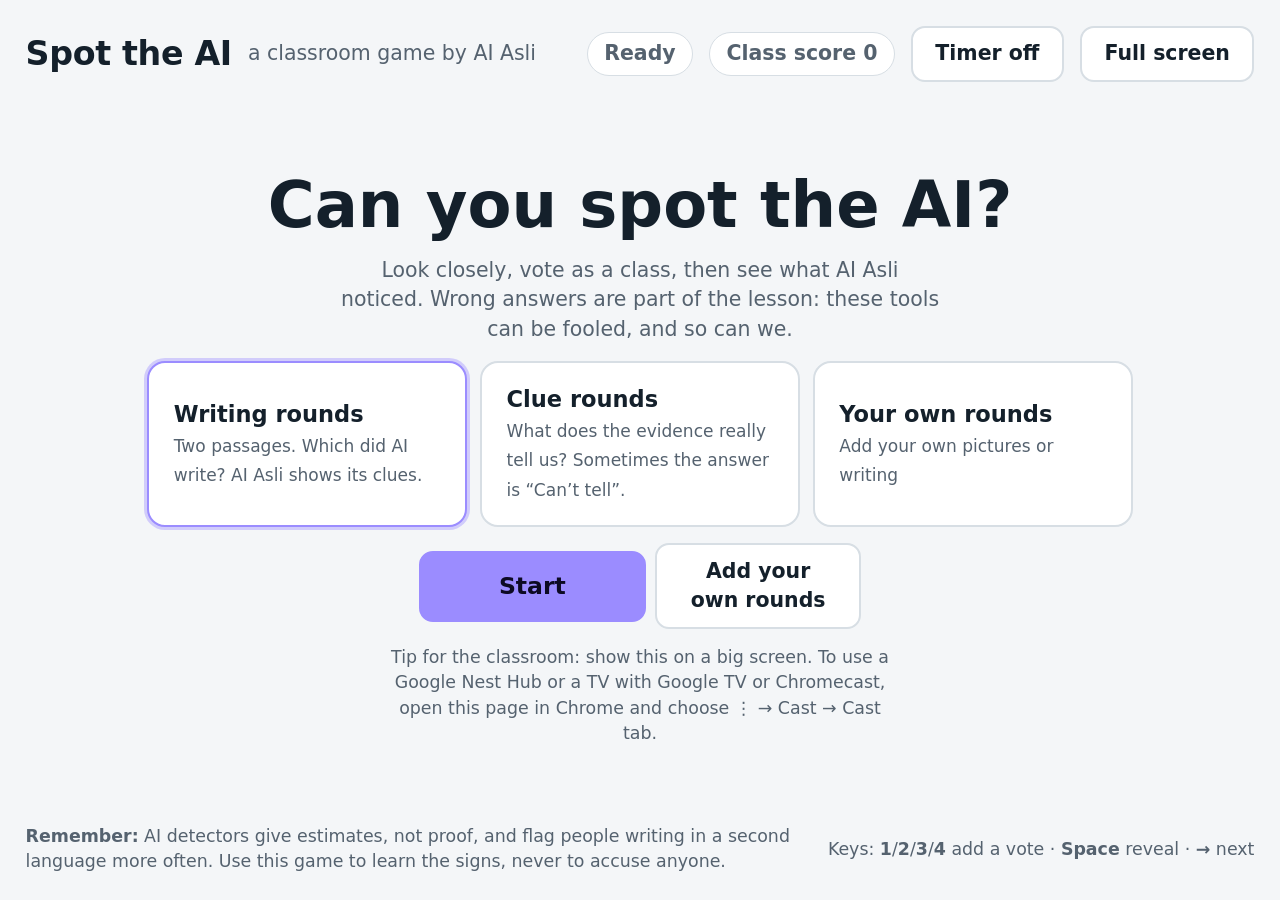
==== classroom/index.html @ 0821d26c "Add files via upload" ====
<!doctype html>
<html lang="en">
<head>
<meta charset="utf-8">
<meta name="viewport" content="width=device-width, initial-scale=1, viewport-fit=cover">
<title>Spot the AI: a classroom game by AI Asli</title>
<meta name="description" content="A big-screen classroom game: spot AI-written text, weigh the evidence in image clues, and learn why detectors can be wrong.">
<style>
:root{--bg:#F4F6F8;--panel:#FFFFFF;--ink:#14202B;--muted:#55626F;--line:#D7DEE4;--a:#F2B33D;--b:#5BC0EB;--ok:#2E9E68;--bad:#D9573F;--accent:#9B8CFF;color-scheme:light}
@media (prefers-color-scheme:dark){:root:not([data-theme=light]){--bg:#0F1720;--panel:#18222E;--ink:#F3F6F9;--muted:#A7B3BF;--line:#2B3846;--ok:#4CC38A;--bad:#F2705B;color-scheme:dark}}
:root[data-theme=dark]{--bg:#0F1720;--panel:#18222E;--ink:#F3F6F9;--muted:#A7B3BF;--line:#2B3846;--ok:#4CC38A;--bad:#F2705B;color-scheme:dark}
*{box-sizing:border-box}html,body{margin:0;height:100%}body{font:clamp(16px,1.6vw,22px)/1.45 "Segoe UI",system-ui,-apple-system,Roboto,sans-serif;background:var(--bg);color:var(--ink);padding-top:env(safe-area-inset-top,0px);padding-bottom:env(safe-area-inset-bottom,0px)}
button{font:inherit;cursor:pointer;color:inherit}button:focus-visible,a:focus-visible,input:focus-visible,textarea:focus-visible,select:focus-visible{outline:4px solid var(--a);outline-offset:3px}
.app{min-height:100%;display:grid;grid-template-rows:auto 1fr auto;max-width:1500px;margin:0 auto;padding:clamp(12px,2vw,28px)}
header{display:flex;align-items:center;gap:1rem;flex-wrap:wrap}header h1{margin:0;font-size:clamp(22px,2.6vw,38px);letter-spacing:-.01em}header .sub{color:var(--muted)}
.spacer{flex:1}.pill{padding:.3em .8em;border-radius:999px;background:var(--panel);border:1px solid var(--line);color:var(--muted);font-weight:600;white-space:nowrap}
.btn{border:2px solid var(--line);background:var(--panel);border-radius:14px;padding:.55em 1.1em;font-weight:700}.btn:hover{border-color:var(--muted)}.btn.primary{background:var(--accent);border-color:var(--accent);color:#0D0A24}.btn.big{font-size:1.15em;padding:.7em 1.4em}
main{display:grid;align-content:center;gap:clamp(12px,2vw,24px);padding:clamp(10px,2vw,24px) 0}
.start{text-align:center;display:grid;gap:1rem;justify-items:center}.start h2{font-size:clamp(34px,5vw,72px);margin:.2em 0 0;line-height:1.05}.start p{max-width:46ch;color:var(--muted);margin:0 auto}
.modes{display:flex;gap:.8rem;flex-wrap:wrap;justify-content:center}.mode{border:2px solid var(--line);background:var(--panel);border-radius:18px;padding:1em 1.2em;width:min(320px,90vw);text-align:left}.mode[aria-pressed=true]{border-color:var(--accent);box-shadow:0 0 0 3px color-mix(in srgb,var(--accent) 40%,transparent)}.mode b{display:block;font-size:1.1em}.mode small{color:var(--muted)}
.q{font-size:clamp(24px,3.2vw,46px);font-weight:800;text-align:center;margin:0}
.cards{display:grid;grid-template-columns:repeat(auto-fit,minmax(min(100%,420px),1fr));gap:clamp(12px,2vw,24px)}
.card{position:relative;background:var(--panel);border:3px solid var(--line);border-radius:22px;padding:clamp(16px,2vw,28px);display:grid;gap:.6em;align-content:start}
.card .tag{position:absolute;top:-.8em;left:1em;font-weight:800;font-size:1.1em;padding:.1em .7em;border-radius:10px;color:#111}.card.A .tag{background:var(--a)}.card.B .tag{background:var(--b)}
.card p.txt{margin:.4em 0 0;font-size:clamp(18px,2vw,30px);line-height:1.4}.card.win{border-color:var(--ok)}.card.lose{opacity:.75}
.card img{width:100%;max-height:52vh;object-fit:contain;border-radius:12px;background:#000}
.clue{font-family:ui-monospace,Menlo,Consolas,monospace;font-size:clamp(16px,1.7vw,24px);background:color-mix(in srgb,var(--bg) 60%,var(--panel));border-radius:12px;padding:.8em 1em;white-space:pre-wrap;word-break:break-word}
.votes{display:flex;gap:.6rem;flex-wrap:wrap;justify-content:center}.vote{display:flex;align-items:center;gap:.5em;border:2px solid var(--line);background:var(--panel);border-radius:14px;padding:.4em .5em .4em 1em;font-weight:700}
.vote .n{min-width:2.2em;text-align:center;font-size:1.2em}.vote button{width:2.2em;height:2.2em;border-radius:10px;border:0;background:color-mix(in srgb,var(--ink) 12%,transparent);font-weight:800}
.reveal{background:var(--panel);border:2px solid var(--line);border-radius:22px;padding:clamp(14px,2vw,26px);display:grid;gap:.5em}.reveal h3{margin:0;font-size:1.3em}.reveal .right{color:var(--ok)}.reveal .wrong{color:var(--bad)}
.meter{height:.6em;border-radius:999px;background:color-mix(in srgb,var(--ink) 12%,transparent);overflow:hidden}.meter i{display:block;height:100%;background:linear-gradient(90deg,var(--ok),var(--a),var(--bad))}
.hits{display:flex;flex-wrap:wrap;gap:.4em}.hits span{background:color-mix(in srgb,var(--bad) 22%,transparent);border-radius:8px;padding:.1em .5em;font-size:.9em}
mark{background:color-mix(in srgb,var(--bad) 35%,transparent);color:inherit;border-radius:4px;padding:0 .1em}
.discuss{color:var(--muted);font-style:italic}
footer{display:flex;gap:.6rem;align-items:center;flex-wrap:wrap;color:var(--muted);font-size:.85em}footer .fair{flex:1;min-width:260px}
.timer{font-variant-numeric:tabular-nums;font-weight:800}.timer.low{color:var(--bad)}
.builder{background:var(--panel);border:2px solid var(--line);border-radius:22px;padding:1.2em;display:grid;gap:.8em;text-align:left;max-width:900px;width:100%}
.builder textarea,.builder input,.builder select{width:100%;font:inherit;font-size:.9em;padding:.5em .7em;border-radius:10px;border:2px solid var(--line);background:var(--bg);color:var(--ink)}.row{display:flex;gap:.6rem;flex-wrap:wrap;align-items:center}.row>*{flex:1}
.list{display:grid;gap:.4em;font-size:.9em}.list div{display:flex;gap:.6em;align-items:center;border-bottom:1px solid var(--line);padding:.3em 0}.list img{width:64px;height:44px;object-fit:cover;border-radius:6px}
.final{text-align:center;display:grid;gap:1rem;justify-items:center}.final .score{font-size:clamp(60px,10vw,140px);font-weight:900;line-height:1}
.small{font-size:.85em;color:var(--muted)}[hidden]{display:none!important}
@media (prefers-reduced-motion:no-preference){.card,.reveal{animation:pop .25s ease}@keyframes pop{from{transform:translateY(8px);opacity:0}}}
</style>
</head>
<body>
<div class="app">
  <header><h1>Spot the AI</h1><span class="sub">a classroom game by AI Asli</span><span class="spacer"></span><span class="pill" id="progress">Ready</span><span class="pill" id="scorePill">Class score 0</span><button class="btn" id="timerBtn" aria-pressed="false" title="Turn the 30-second timer on or off">Timer off</button><button class="btn" id="fsBtn">Full screen</button></header>
  <main id="main"></main>
  <footer><span class="fair"><b>Remember:</b> AI detectors give estimates, not proof, and flag people writing in a second language more often. Use this game to learn the signs, never to accuse anyone.</span><span>Keys: <b>1</b>/<b>2</b>/<b>3</b>/<b>4</b> add a vote · <b>Space</b> reveal · <b>→</b> next</span></footer>
</div>
<script>
/* AI Asli detector.js, included so the game works on its own */
/* AI Asli detector: runs entirely in the browser. No text leaves the page.
   It scores writing for patterns common in AI-generated text. It is a likelihood
   estimate based on style, not proof: people write like this too.
   Fairness: style-based detectors are known to flag non-native English writers, and very formal or
   templated writing, more often than others (Liang et al., 2023, "GPT detectors are biased against
   non-native English writers", Patterns 4(7)). Scores must never be the sole basis for academic,
   employment or disciplinary decisions. Present them as a prompt for conversation, not a verdict. */
(() => {
  if (globalThis.SlopticalDetector) return;

  // Phrases that chat models overuse. Weight 1 = common tell, 2 = strong tell.
  const PHRASES = [
    ["delve", 2], ["delves", 2], ["delving", 2], ["tapestry", 2], ["testament to", 2], ["in today's fast-paced", 2], ["in today’s fast-paced", 2],
    ["ever-evolving", 2], ["ever-changing landscape", 2], ["navigate the complexities", 2], ["navigating the complexities", 2], ["unlock the power", 2],
    ["unleash the power", 2], ["harness the power", 2], ["it's important to note", 2], ["it’s important to note", 2], ["it is important to note", 2],
    ["it's worth noting", 1], ["it’s worth noting", 1], ["a myriad of", 2], ["plethora of", 1], ["in the realm of", 2], ["the realm of", 1],
    ["embark on a journey", 2], ["embark on", 1], ["game-changer", 1], ["game changer", 1], ["seamlessly", 1], ["seamless", 1], ["robust", 1],
    ["leverage", 1], ["leveraging", 1], ["elevate your", 2], ["elevate", 1], ["foster", 1], ["fostering", 1], ["pivotal", 1], ["paramount", 1],
    ["multifaceted", 2], ["nuanced", 1], ["intricate", 1], ["intricacies", 1], ["underscores", 1], ["underscore the", 1], ["showcasing", 1],
    ["boasts", 1], ["vibrant", 1], ["bustling", 1], ["meticulous", 1], ["meticulously", 1], ["comprehensive guide", 2], ["ultimate guide", 1],
    ["whether you're a", 2], ["whether you’re a", 2], ["look no further", 2], ["let's dive in", 2], ["let’s dive in", 2], ["dive into", 1],
    ["deep dive", 1], ["in conclusion", 1], ["in summary", 1], ["to sum up", 1], ["at the end of the day", 1], ["stands as", 1], ["serves as a", 1],
    ["plays a crucial role", 2], ["plays a vital role", 2], ["plays a pivotal role", 2], ["crucial role", 1], ["key role", 1], ["a crucial", 1],
    ["cutting-edge", 1], ["state-of-the-art", 1], ["revolutionize", 1], ["revolutionise", 1], ["transformative", 1], ["empower", 1], ["empowering", 1],
    ["holistic", 1], ["synergy", 1], ["streamline", 1], ["unparalleled", 1], ["resonate with", 1], ["resonates with", 1], ["navigate", 1],
    ["landscape", 1], ["journey", 1], ["realm", 1], ["beacon of", 2], ["symphony of", 2], ["treasure trove", 2], ["rich tapestry", 2],
    ["not only", 1], ["moreover", 1], ["furthermore", 1], ["additionally", 1], ["notably", 1], ["ultimately", 1],
    ["in essence", 1], ["essentially", 1], ["arguably", 1], ["indelible", 2], ["profound", 1], ["commendable", 1], ["noteworthy", 1],
    ["ever-evolving landscape", 2], ["at its core", 1], ["nestled", 1], ["unlock", 1], ["unleash", 1], ["in a world where", 1],
    ["in today's digital age", 2], ["in today’s digital age", 2], ["when it comes to", 1], ["sheds light on", 1], ["a wide range of", 1],
    ["it goes without saying", 1], ["at the forefront of", 2], ["paving the way", 1], ["cutting edge", 1], ["state of the art", 1],
    ["dive in", 1], ["embarking on", 1],
  ];
  // Things that usually mean text was pasted from a chatbot.
  const ARTIFACTS = [
    [/\bas an ai( language model)?\b/i, "Mentions being an AI language model"],
    [/\b(i hope this helps|hope this helps!?)\b/i, "Chatbot sign-off (“I hope this helps”)"],
    [/\b(certainly|absolutely|of course)! (here('|’)s|here is|below is)\b/i, "Chatbot opener (“Certainly! Here’s…”)"],
    [/\bgreat question\b/i, "Chatbot opener (“Great question”)"],
    [/\bi (can('|’)t|cannot) (browse|access) the internet\b/i, "Mentions a chatbot limitation"],
    [/\b(my|as of my) (last )?knowledge cut-?off\b/i, "Mentions a knowledge cutoff"],
    [/\[(insert|your|add) [^\]]{2,30}\]/i, "Unfilled template placeholder, like “[insert name]”"],
    [/\bregenerate (response|answer)\b/i, "Interface text from a chatbot"],
    [/\*\*[^*]{2,40}\*\*:/, "Leftover markdown bold labels (**Label**:)"],
    [/\bfeel free to (ask|reach out|let me know)\b/i, "Chatbot-style offer (“Feel free to ask”)"],
    [/(^|\n)\s*(certainly|of course|absolutely)!\s/i, "Chatbot opener (“Certainly!”)"],
    [/\blet me know if (you('|’)d like|there('|’)s anything else)\b/i, "Chatbot sign-off (“Let me know if you’d like…”)"],
    [/\b(happy|glad) to help\b/i, "Chatbot sign-off (“Happy to help”)"],
  ];
  const STARTERS = /^(moreover|furthermore|additionally|in addition|overall|ultimately|importantly|notably|in conclusion|in summary|consequently|thus|however),?\s/i;

  const words = t => t.match(/[A-Za-zÀ-ÿ'’-]+/g) || [];
  const sentences = t => t.replace(/\s+/g, " ").split(/(?<=[.!?])\s+(?=[A-Z0-9“"(])/).map(s => s.trim()).filter(s => s.split(" ").length >= 3);
  const esc = s => s.replace(/[.*+?^${}()|[\]\\]/g, "\\$&");
  const PH_RE = PHRASES.map(([p, w]) => [new RegExp(`\\b${esc(p)}\\b`, "gi"), w, p]);

  // Match every stock phrase with its character span, then keep the longest
  // match when spans overlap, so "in the realm of" is not also counted as
  // "the realm of" and "realm".
  function phraseHits(lower) {
    const spans = [];
    for (const [re, w, p] of PH_RE) {
      re.lastIndex = 0;
      let m;
      while ((m = re.exec(lower)) !== null) {
        spans.push({ start: m.index, end: m.index + m[0].length, w, p });
        if (m[0].length === 0) re.lastIndex++;
      }
    }
    spans.sort((a, b) => (b.end - b.start) - (a.end - a.start) || a.start - b.start);
    const kept = [];
    for (const s of spans) {
      if (kept.some(t => s.start < t.end && t.start < s.end)) continue;
      kept.push(s);
    }
    return kept;
  }

  function score(text) {
    const W = words(text), n = W.length, reasons = [], hits = [];
    if (n < 25) return { score: 0, words: n, reasons: [], hits: [], tooShort: true };
    const lower = text.toLowerCase(); let z = -2.6;

    // 1. Chatbot artefacts: nearly decisive.
    let art = 0; for (const [re, why] of ARTIFACTS) if (re.test(text)) { art++; reasons.push({ w: 3, text: why }); }
    z += Math.min(art, 2) * 3.2;

    // 2. Stock phrase density (overlapping spans counted once — see phraseHits).
    // Density is phrases per 100 words, and the denominator never drops
    // below 100: a single stock phrase in a 30-word passage is not the
    // same evidence as the same rate sustained across a long text.
    let pw = 0; const found = new Map();
    for (const s of phraseHits(lower)) { pw += s.w; found.set(s.p, (found.get(s.p) || 0) + 1); hits.push(s.p); }
    const density = pw / Math.max(n, 100) * 100;
    if (density > 0) {
      z += Math.min(density, 6) * .55;
      const list = [...found.keys()].slice(0, 5).map(p => `“${p}”`).join(", ");
      if (density >= 1.2) reasons.push({ w: Math.min(density, 6) * .55, text: `Many phrases chatbots overuse: ${list}` });
    }

    // 3. Uniform sentence lengths (low "burstiness").
    const S = sentences(text);
    if (S.length >= 4) {
      const L = S.map(s => s.split(/\s+/).length), mean = L.reduce((a, b) => a + b, 0) / L.length, sd = Math.sqrt(L.reduce((a, b) => a + (b - mean) ** 2, 0) / L.length), cv = sd / mean;
      if (cv < .32 && mean > 12) { const v = (.32 - cv) * 7; z += v; reasons.push({ w: v, text: "Sentences are all a similar length, a common sign of generated text" }); }
      if (cv > .65) z -= .6;
      const st = S.filter(s => STARTERS.test(s)).length / S.length;
      if (st >= .25) { const v = st * 2.4; z += v; reasons.push({ w: v, text: "Many sentences start with “Moreover”, “Furthermore” or similar" }); }
      const tri = S.filter(s => /\b\w+(?:\s\w+)?, \w+(?:\s\w+)?,? and \w+/i.test(s)).length / S.length;
      if (tri >= .4) { const v = tri * 1.6; z += v; reasons.push({ w: v, text: "Frequent lists of three (“X, Y and Z”)" }); }
    }

    // 4. Contrast templates and rhetorical set-ups.
    const tmpl = (text.match(/\b(it('|’)s|this is|that('|’)s) not (just |only |merely )?(about )?[^.,;]{2,40}[,;—–-]+\s*(it('|’)s|but)\b/gi) || []).length
      + (text.match(/\bnot (just|only|merely) [^.]{2,50}, but (also )?/gi) || []).length
      + (text.match(/(^|\. )(the result|the answer|the catch|the twist|the best part)\?\s/gi) || []).length;
    if (tmpl) { const v = Math.min(tmpl, 3) * .8; z += v; reasons.push({ w: v, text: "Template contrasts like “It’s not just X, it’s Y”" }); }

    // 5. Em dash density — em dashes, spaced en dashes and "--" all do the
    // same job in generated text; an unspaced en dash in "2020–2025" is a
    // range and is not counted. The density floor (Math.max(n, 100)) means
    // one or two dashes in a short piece do not move the score; it takes
    // sustained use.
    const dashCount = (text.match(/—/g) || []).length
      + (text.match(/ – /g) || []).length
      + (text.match(/--/g) || []).length;
    const dashes = dashCount / Math.max(n, 100) * 100;
    if (dashes > 1.2) { const v = Math.min(dashes, 4) * .35; z += v; reasons.push({ w: v, text: "Heavy use of em dashes (—) and spaced en dashes" }); }

    // 6. Hedged, balanced framing.
    const hedge = (lower.match(/\b(on the other hand|on one hand|it depends on|there are several|there are many|various factors|a variety of)\b/g) || []).length;
    if (hedge >= 2) { z += .6; reasons.push({ w: .6, text: "Evenly balanced, hedged framing (“On the other hand…”)" }); }

    // 7. Repetition: the same wordings and sentence openings come up again.
    // Quoted passages are stripped first, so a line quoted twice (common in
    // journalism) does not count as the writer repeating themselves. Straight
    // single quotes are NOT stripped: they are usually possessives. Only
    // mid-sentence 4-grams count, so names and titles that journalism
    // repeats ("Press Gazette", "the Supply Chainer") do not trigger it, and
    // it fires on the repetition *rate*: a long article naturally restates
    // its topic, so the signal needs several distinct repeats in a short span.
    const unquoted = text.replace(/"[^"]{2,200}"/g, " ").replace(/“[^”]{2,200}”/g, " ").replace(/‘[^’]{2,200}’/g, " ");
    const uwords = unquoted.match(/[A-Za-zÀ-ÿ'’-]+/g) || [];
    const seen4 = new Map();
    for (let i = 0; i + 4 <= uwords.length; i++) {
      const g = uwords.slice(i, i + 4);
      if (g.some(w => /^[A-ZÀ-Þ]/.test(w))) continue;
      const key = g.join(" ").toLowerCase();
      seen4.set(key, (seen4.get(key) || 0) + 1);
    }
    const repeats = [...seen4.values()].filter(c => c >= 2).length;
    if (repeats >= 3 && repeats / Math.max(n, 100) * 100 >= 1.5) { z += .5; reasons.push({ w: .5, text: "Repeated phrases — the same wordings come up again and again" }); }
    if (S.length >= 5) {
      const firsts = S.map(s => (s.replace(/^[^A-Za-z]+/, "").split(/\s+/)[0] || "").toLowerCase());
      const fc = new Map(); for (const f of firsts) fc.set(f, (fc.get(f) || 0) + 1);
      if (Math.max(...fc.values()) / S.length >= .4) { z += .5; reasons.push({ w: .5, text: "Most sentences start with the same word" }); }
    }

    // 8. Hedging density: modal hedges pile up in generated drafts.
    const hedges = (lower.match(/\b(may|might|could|possibly|perhaps|potentially)\b/g) || []).length + (lower.match(/\bin some cases\b/g) || []).length;
    if (hedges / Math.max(n, 100) * 100 >= 1.2) { z += .6; reasons.push({ w: .6, text: "Heavy hedging (“may”, “might”, “could”, “potentially”)" }); }

    // 9. Almost no contractions in a long text. Formal AI drafts rarely use
    // them — but journalism and academic writing often don't either, so this
    // is deliberately small.
    if (n >= 300) {
      const contr = (text.match(/\w+n't\b|\w+('re|'ve|'ll|'d|'m)\b|\b(it's|that's|there's|here's|what's|let's)\b/gi) || []).length;
      if (contr / n * 100 < .1) { z += .3; reasons.push({ w: .3, text: "Almost no contractions in a long text" }); }
    }

    // 10. Guide-style structural tells: headings that read like content-farm furniture.
    const struct = (text.match(/^(key takeaways|the bottom line|tl;dr|in summary|the ultimate guide to|everything you need to know about|what this means for you)\b/gim) || []).length;
    if (struct) { const v = Math.min(struct, 2) * .5; z += v; reasons.push({ w: v, text: "“Key takeaways” / guide-style headings" }); }

    // 11. Paragraph-length uniformity: the same burstiness idea as sentences.
    // The threshold is tight (CV under 0.20): edited journalism also runs to
    // fairly even paragraphs, so only near-identical lengths count.
    const paras = text.split(/\n\s*\n/).map(p => words(p).length).filter(l => l >= 5);
    if (paras.length >= 4) {
      const pm = paras.reduce((a, b) => a + b, 0) / paras.length, psd = Math.sqrt(paras.reduce((a, b) => a + (b - pm) ** 2, 0) / paras.length), pcv = psd / pm;
      if (pcv < .2 && pm > 40) { z += .5; reasons.push({ w: .5, text: "Paragraphs are all a similar length" }); }
    }

    // 12. Colon density: "Point: explanation" framing is a chatbot habit —
    // but colons are ordinary in lists, times and headings, so times and
    // URLs are stripped first and this only fires at a high density.
    const noTime = text.replace(/\b\d{1,2}:\d{2}\b/g, " ").replace(/:\/\//g, " ");
    const colonCount = (noTime.match(/:/g) || []).length;
    if (colonCount >= 4 && colonCount / Math.max(n, 100) * 100 >= 2) { z += .4; reasons.push({ w: .4, text: "Many colons framing points (“X: explanation”)" }); }

    // 13. Semicolon density: formal generated prose leans on them, but so
    // does educated human writing — so this is deliberately tiny and only
    // fires at a high density.
    const semiCount = (text.match(/;/g) || []).length;
    if (semiCount >= 4 && semiCount / Math.max(n, 100) * 100 >= 1.5) { z += .3; reasons.push({ w: .3, text: "Many semicolons in a short span" }); }

    // 14. Signs of a human: personal detail, typos, informal punctuation.
    const human = (text.match(/\b(i|my|we|our)\b/gi) || []).length / n * 100;
    if (human > 3 && !art) z -= .5;
    if (/(\?\?|!!|\.\.\.\s*[a-z]|\blol\b|\bimo\b|\btbh\b)/i.test(text)) z -= .8;
    if (/\b(teh|recieve|definately|seperate|alot)\b/i.test(text)) z -= .6;

    const p = Math.round(100 / (1 + Math.exp(-z)));
    reasons.sort((a, b) => b.w - a.w);
    return { score: Math.max(0, Math.min(99, p)), words: n, reasons: reasons.slice(0, 4).map(r => r.text), hits };
  }
  /* ---------- Writing check: sentence-level analysis and suggestions ---------- */
  const SWAPS = {
    "delve": "look at", "delves": "looks at", "delving": "looking at", "dive into": "look at", "deep dive": "close look", "let's dive in": "", "let’s dive in": "",
    "leverage": "use", "leveraging": "using", "utilize": "use", "utilise": "use", "facilitate": "help", "elevate your": "improve your", "elevate": "improve",
    "foster": "build", "fostering": "building", "pivotal": "key", "paramount": "essential", "crucial role": "big part", "plays a crucial role": "matters",
    "plays a vital role": "matters", "plays a pivotal role": "matters", "seamlessly": "smoothly", "seamless": "smooth", "robust": "strong",
    "multifaceted": "complex", "intricate": "detailed", "a myriad of": "many", "plethora of": "lots of", "in the realm of": "in", "the realm of": "",
    "embark on": "start", "embark on a journey": "start", "journey": "process", "landscape": "field", "navigate": "handle", "navigate the complexities": "deal with",
    "navigating the complexities": "dealing with", "unlock the power": "use", "harness the power": "use", "unleash the power": "use", "game-changer": "big change",
    "cutting-edge": "new", "state-of-the-art": "modern", "transformative": "major", "revolutionize": "change", "revolutionise": "change", "empower": "help",
    "empowering": "helping", "holistic": "whole", "synergy": "teamwork", "streamline": "simplify", "unparalleled": "unmatched", "showcasing": "showing",
    "underscores": "shows", "testament to": "sign of", "tapestry": "mix", "rich tapestry": "mix", "beacon of": "example of", "treasure trove": "collection",
    "vibrant": "lively", "bustling": "busy", "meticulous": "careful", "meticulously": "carefully", "moreover": "also", "furthermore": "also",
    "additionally": "also", "in conclusion": "", "in summary": "", "it's important to note": "", "it’s important to note": "", "it is important to note": "",
    "it's worth noting": "", "it’s worth noting": "", "in today's fast-paced": "in today’s", "in today’s fast-paced": "in today’s", "ever-evolving": "changing",
    "nuanced": "subtle", "notably": "", "ultimately": "in the end", "essentially": "", "in essence": "", "profound": "deep", "noteworthy": "notable",
    "at its core": "at heart", "nestled": "tucked away", "unlock": "open", "unleash": "release", "ever-evolving landscape": "changing field",
    "in a world where": "", "when it comes to": "for", "sheds light on": "explains", "a wide range of": "many", "it goes without saying": "",
    "at the forefront of": "leading", "paving the way": "leading to", "cutting edge": "new", "state of the art": "modern", "dive in": "start",
    "embarking on": "starting", "in today's digital age": "today", "in today’s digital age": "today",
  };
  function sentenceScore(s) {
    const n = words(s).length || 1, low = s.toLowerCase(); let z = -2.2; const hit = [];
    for (const s of phraseHits(low)) { z += s.w * 1.1; hit.push(s.p); }
    for (const [re] of ARTIFACTS) if (re.test(s)) z += 3.5;
    if (STARTERS.test(s)) z += 1.1;
    if (/\b(it('|’)s|this is) not (just |only )?[^.,;]{2,40}[,;—–-]+\s*(it('|’)s|but)\b/i.test(s) || /\bnot (just|only) [^.]{2,50}, but\b/i.test(s)) z += 1.3;
    if ((s.match(/—| – |--/g) || []).length) z += .5;
    if (/\b\w+, \w+,? and \w+\b/i.test(s) && n > 12) z += .4;
    return { s: Math.round(100 / (1 + Math.exp(-z))), hits: hit };
  }
  function analyse(text) {
    const overall = score(text), S = text.trim() ? (sentences(text).length ? sentences(text) : [text.trim()]) : [];
    const rows = S.map(t => ({ text: t, ...sentenceScore(t) }));
    const flagged = rows.filter(r => r.s >= 50).length, proportion = rows.length ? Math.round(flagged / rows.length * 100) : 0;
    const counts = new Map(); rows.forEach(r => r.hits.forEach(h => counts.set(h, (counts.get(h) || 0) + 1)));
    const giveaways = [...counts.entries()].sort((a, b) => b[1] - a[1]).slice(0, 10).map(([phrase, count]) => ({ phrase, count, alt: SWAPS[phrase] }));
    const tips = [];
    const L = S.map(t => words(t).length), mean = L.reduce((a, b) => a + b, 0) / (L.length || 1), sd = Math.sqrt(L.reduce((a, b) => a + (b - mean) ** 2, 0) / (L.length || 1));
    if (L.length >= 4 && sd / mean < .35) tips.push("Mix short and long sentences. Real writing has rhythm; evenly sized sentences sound generated.");
    if (giveaways.length) tips.push("Swap stock phrases for plain words, or cut them. Most of them add length, not meaning.");
    if (rows.filter(r => STARTERS.test(r.text)).length >= 2) tips.push("Drop “Moreover”, “Furthermore” and “Additionally”. Let ideas follow on, or start a new paragraph.");
    if (/not (just|only)[^.]+, (but|it('|’)s)/i.test(text)) tips.push("Replace “It’s not just X, it’s Y” with a direct claim: say what it is.");
    if ((text.match(/—| – |--/g) || []).length >= 2) tips.push("Use fewer em dashes. Full stops, commas or brackets often read more naturally.");
    if (!/\b\d/.test(text) && words(text).length > 60) tips.push("Add something specific: a number, a name, a date or an example only you would know.");
    if (!/\b(i|my|we|our)\b/i.test(text) && words(text).length > 60) tips.push("Where it fits, add your own view or experience (“I found…”, “In our school…”).");
    if (/\b(in conclusion|in summary|to sum up)\b/i.test(text)) tips.push("End on your strongest point instead of “In conclusion”.");
    return { ...overall, proportion, sentences: rows, giveaways, tips: tips.slice(0, 5) };
  }
  // Only one-for-one swaps that keep grammar intact are applied automatically.
  const SAFE = { delve: "dig", delves: "digs", delving: "digging", leverage: "use", leverages: "uses", leveraging: "using", utilize: "use", utilise: "use",
    utilizes: "uses", utilises: "uses", robust: "strong", seamless: "smooth", seamlessly: "smoothly", "a myriad of": "many", "plethora of": "lot of",
    "cutting-edge": "new", "ever-evolving": "changing", multifaceted: "complex", pivotal: "key", paramount: "essential", showcasing: "showing",
    meticulous: "careful", meticulously: "carefully", bustling: "busy", vibrant: "lively", foster: "build", fosters: "builds", fostering: "building",
    empower: "help", empowers: "helps", empowering: "helping", streamline: "simplify", unparalleled: "unmatched", moreover: "also", furthermore: "also",
    additionally: "also", "game-changer": "big change", "state-of-the-art": "modern", transformative: "major", intricate: "detailed",
    "nestled": "tucked away", "unlock": "open", "unleash": "release", "at its core": "at heart" };
  // Words spelled with a vowel letter but pronounced with a consonant /j/ sound,
  // so "a use", not "an use".
  const AN_EXCEPT = new Set(["use", "uses", "using"]);
  function swapWords(text) {
    let out = text, n = 0;
    for (const k of Object.keys(SAFE).sort((a, b) => b.length - a.length)) {
      out = out.replace(new RegExp(`\\b${esc(k)}\\b`, "gi"), m => { n++; const r = SAFE[k]; if (m === m.toUpperCase() && m.length > 1) return r.toUpperCase(); return m[0] === m[0].toUpperCase() ? r[0].toUpperCase() + r.slice(1) : r; });
    }
    const vals = [...new Set(Object.values(SAFE))].map(v => esc(v.split(" ")[0])).join("|");
    out = out.replace(new RegExp(`\\b(a|an)\\s+(${vals})\\b`, "gi"), (m, art, w) => { const an = /^[aeiou]/i.test(w) && !AN_EXCEPT.has(w.toLowerCase()); const fixed = an ? "an" : "a"; return (art[0] === art[0].toUpperCase() ? fixed[0].toUpperCase() + fixed.slice(1) : fixed) + " " + w; });
    return { text: out, changes: n };
  }
  globalThis.SlopticalDetector = { score, analyse, swapWords, PHRASES: PHRASES.map(p => p[0]) };
})();

/* AI Asli media.js */
/* AI Asli media checks. Looks for evidence that an image, GIF or video was made with AI:
   Content Credentials (C2PA) and IPTC "digital source type" labels, generator metadata
   (Stable Diffusion, ComfyUI, Midjourney, DALL·E, Firefly and others), links to AI image
   services, and "AI-generated" labels near the media. It cannot see invisible watermarks,
   and most AI images online have their metadata removed, so "no evidence" is not "human-made". */
(() => {
  if (globalThis.SlopticalMedia) return;
  const HOSTS = [
    [/cdn\.midjourney\.com|mj-gallery/i, "Midjourney"], [/oaidalleapiprodscus|dalle|images\.openai\.com|sora\.(com|chatgpt)/i, "OpenAI (DALL·E or Sora)"],
    [/replicate\.delivery|replicate\.com/i, "Replicate (AI model host)"], [/image\.civitai\.com|civitai/i, "Civitai (AI art site)"],
    [/cdn\.leonardo\.ai|leonardo\.ai/i, "Leonardo AI"], [/ideogram\.ai/i, "Ideogram"], [/lexica\.art/i, "Lexica (AI art search)"],
    [/firefly|adobe\.io\/firefly/i, "Adobe Firefly"], [/runwayml|runway\.ml/i, "Runway"], [/pika\.art/i, "Pika"], [/lumalabs|dream-machine/i, "Luma Dream Machine"],
    [/stability\.ai|dreamstudio/i, "Stability AI"], [/playgroundai|playground\.com/i, "Playground AI"], [/nightcafe/i, "NightCafe"], [/krea\.ai/i, "Krea"],
    [/\b(ai[-_]?generated|aigenerated|midjourney|dall[-_]?e|stable[-_]?diffusion|sdxl|flux|imagen|ideogram|ai[-_]?art|ai[-_]?image|ai[-_]?video|generated[-_]?image|synthetic[-_ ]?(media|image))\b/i, "the file name"],
  ];
  const LABEL = /\b(ai[- ]generated|generated (with|by|using) (ai|midjourney|dall[- ·]?e|stable diffusion|firefly|chatgpt|gemini|imagen|sora|flux)|made with ai|ai info|ai art|ai image|ai video|created (with|using) (ai|midjourney|dall[- ·]?e|stable diffusion|firefly|sora|runway)|#aiart|#midjourney|#aigenerated|synthetic (content|image|media)|altered or synthetic|digitally (created|generated))\b/i;
  /* Words that show up in image-generation prompts. Tested against the alt
     attribute only, never the surrounding page text: "digital painting" in a
     caption is weak, but several of these together in an alt text is not how
     people usually describe a photo. */
  const PROMPT_TOKENS = /\b(photorealistic|ultra[- ]detailed|highly detailed|intricate details?|cinematic lighting|octane render|unreal engine|trending on artstation|hyper[- ]realistic|digital painting|concept art|8k resolution|--ar \d+:\d+|--v \d+|--chaos|--seed)\b/gi;
  const PROMPT_STRONG = /\b(photorealistic|ultra[- ]detailed|octane render|unreal engine|trending on artstation|hyper[- ]realistic|--ar \d+:\d+|--v \d+|--chaos|--seed)\b/i;
  const GEN_SIZES = new Set(["1792x1024", "1024x1792", "768x768", "1536x1536", "2048x2048", "1344x768", "768x1344", "1216x832", "832x1216", "1152x896", "896x1152", "1536x640", "640x1536", "1456x816", "816x1456", "2912x1632", "1232x928", "928x1232", "1664x928", "928x1664"]);
  const META = [
    [/trainedAlgorithmicMedia/, 97, "Content Credentials or IPTC metadata say it was created by AI"],
    [/compositeWithTrainedAlgorithmicMedia/, 82, "Metadata says it was edited with AI"],
    [/compositeSynthetic|algorithmicMedia/, 70, "Metadata describes it as computer-generated"],
    [/Steps: \d+, Sampler: /, 96, "Contains Stable Diffusion generation settings (steps, sampler, seed)"],
    [/"class_type"\s*:\s*"(KSampler|CheckpointLoader)/, 96, "Contains a ComfyUI image-generation workflow"],
    [/\bmidjourney\b/i, 92, "Metadata mentions Midjourney"],
    [/DALL[·-]?E|OpenAI|chatgpt/i, 90, "Metadata mentions OpenAI or DALL·E"],
    [/Adobe Firefly|Firefly/, 85, "Metadata mentions Adobe Firefly"],
    [/Google (Imagen|Gemini)|Imagen [0-9]|SynthID/i, 88, "Metadata mentions a Google image model"],
    [/NovelAI|Leonardo\.Ai|Ideogram|Stable Diffusion|stability\.ai|Flux\.?1|Black Forest Labs|Runway|Kling|Sora/i, 88, "Metadata names an AI image or video generator"],
    [/tEXtparameters/i, 88, "PNG metadata carries generation parameters"],
    [/tEXtprompt/i, 88, "PNG metadata carries an image-generation prompt"],
    [/Negative prompt:/i, 96, "Contains a Stable Diffusion negative prompt"],
    [/CreatorTool[^]{0,120}?\b(Midjourney|DALL|Stable Diffusion|Firefly|Imagen|Leonardo|Ideogram|Flux|Runway|Pika|Kling|NightCafe|Krea|Playground|Bing Image Creator|Microsoft Designer|Meta AI|Grok|Wombo|Craiyon|DeepAI|Artbreeder|Photoleap|Lensa|Hailuo|MiniMax|Vidu|Veo|Nano Banana|Seedream)\b/i, 88, "Image metadata names an AI generator as its creator"],
    [/(Software|Producer)[^]{0,120}?\b(Midjourney|DALL|Stable Diffusion|Firefly|Imagen|Leonardo|Ideogram|Flux|Runway|Pika|Kling|NightCafe|Krea|Playground|Bing Image Creator|Microsoft Designer|Meta AI|Grok|Wombo|Craiyon|DeepAI|Artbreeder|Photoleap|Lensa|Hailuo|MiniMax|Vidu|Veo|Nano Banana|Seedream)\b/i, 88, "Image metadata names an AI generator in its software field"],
    [/AIGenerated|AI[- ]Generated/i, 90, "Metadata says the image is AI-generated"],
    [/Bing Image Creator|Microsoft Designer|Meta AI|Grok|Nano Banana|Seedream|Hailuo|MiniMax|Vidu|Wombo|Craiyon|DeepAI|Artbreeder/i, 88, "Metadata names an AI image or video generator"],
    [/Created (with|by|using) (AI|Midjourney|DALL|Stable Diffusion|Firefly|Imagen|Leonardo|Ideogram|Flux|Runway)/i, 90, "Metadata says the image was created with AI"],
    [/<metadata>[^]{0,600}?(Midjourney|DALL|Stable Diffusion|Firefly|Imagen|ChatGPT|OpenAI)/i, 88, "SVG metadata names an AI generator"],
  ];
  const CAMERA = /(Canon|NIKON|SONY|FUJIFILM|OLYMPUS|Panasonic|Leica|Apple\x00|iPhone|SAMSUNG|Google Pixel|HUAWEI|Xiaomi|OnePlus|GoPro|DJI)/;
  /* Image services that resize or re-compress images. Many keep the original's address inside
     their own, so AI Asli can check the original file, which may still carry its AI labels. */
  function unwrap(url) {
    const out = [];
    try {
      const u = new URL(url, location.href), dec = s => { try { return decodeURIComponent(s); } catch { return s; } };
      const tail = u.href.match(/\/(https?(?:%3A|:)(?:%2F|\/){2}.+)$/i);
      if (/substackcdn\.com$|cloudinary\.com$|imagekit\.io$/.test(u.hostname) && tail) out.push(dec(tail[1]));
      if (u.pathname.includes("/cdn-cgi/image/")) { const rest = u.pathname.split("/cdn-cgi/image/")[1].split("/").slice(1).join("/"); out.push(/^https?:/.test(rest) ? dec(rest) : u.origin + "/" + rest); }
      if (u.pathname.startsWith("/_next/image") && u.searchParams.get("url")) out.push(new URL(u.searchParams.get("url"), u.origin).href);
      if (/^i[0-3]\.wp\.com$/.test(u.hostname)) out.push("https://" + u.pathname.slice(1));
      if (/images\.weserv\.nl$/.test(u.hostname) && u.searchParams.get("url")) { const v = u.searchParams.get("url"); out.push(/^https?:/.test(v) ? v : "https://" + v); }
      if (/(googleusercontent|ggpht)\.com$/.test(u.hostname)) out.push(u.href.replace(/=[^/=]*$/, "=s0"));
    } catch {}
    return [...new Set(out.filter(x => x && x !== url))];
  }
  const REENCODES = /substackcdn\.com|\/cdn-cgi\/image\/|\/_next\/image|i[0-3]\.wp\.com|miro\.medium\.com|pbs\.twimg\.com|scontent|fbcdn\.net|cdninstagram|i\.ytimg\.com|googleusercontent\.com|media\.licdn\.com|imgix\.net|cloudinary\.com|images\.weserv\.nl|redd\.it|imgur\.com/i;
  const reencoded = url => REENCODES.test(url);
  /* Context labels: they explain how an image was made without raising the AI score.
     IPTC digital source types (http://cv.iptc.org/newscodes/digitalsourcetype/) and files saved with Little Light Lit,
     which records any AI-assisted steps and never removes an AI label that came with the photo. */
  const CONTEXT = [
    [/digitalsourcetype\/algorithmicallyEnhanced/, "Metadata says an algorithm enhanced it (such as background removal or noise reduction) but did not create it"],
    [/digitalsourcetype\/(minorHumanEdits|humanEdits)/, "Metadata says it was edited by a person"],
    [/digitalsourcetype\/(digitalCapture|computationalCapture)/, "Metadata says it was captured with a camera"],
    [/CreatorTool="Little Light Lit"/, "Saved with Little Light Lit, which records any AI-assisted steps"],
  ];
  function inspectBytes(latin) {
    const out = { hits: [], camera: false, c2pa: /c2pa|jumbf/i.test(latin), context: [], captured: /digitalsourcetype\/(digitalCapture|computationalCapture)/.test(latin) };
    for (const [re, p, why] of META) if (re.test(latin)) out.hits.push({ p, why });
    for (const [re, why] of CONTEXT) if (re.test(latin)) out.context.push(why);
    const steps = latin.match(/lll:AIAssistedSteps="([^"]{1,200})"/); if (steps && steps[1] !== "none") out.context.push(`AI-assisted steps recorded: ${steps[1].replace(/[<>&]/g, "")}`);
    out.camera = CAMERA.test(latin) && /Exif/.test(latin);
    return out;
  }
  function judge({ url = "", label = "", alt = "", w = 0, h = 0, kind = "image", bytes = null, original = false, readable = true }) {
    let p = 12; const why = [];
    if (bytes) {
      if (bytes.hits.length) { const top = bytes.hits.sort((a, b) => b.p - a.p)[0]; p = Math.max(p, top.p); why.push(top.why); bytes.hits.slice(1, 2).forEach(x => why.push(x.why)); }
      else if (bytes.c2pa) why.push("Has Content Credentials with no AI generation declared");
      if (bytes.camera && !bytes.hits.length) { p = Math.min(p, 8); why.push("Contains camera details (make or model)"); }
      if (bytes.captured && !bytes.hits.length) p = Math.min(p, 8);
      (bytes.context || []).forEach(c => { if (!why.includes(c)) why.push(c); });
    }
    for (const [re, name] of HOSTS) if (re.test(url)) { p = Math.max(p, name === "the file name" ? 72 : 86); why.push(name === "the file name" ? "The file name mentions AI generation" : `Comes from ${name}`); break; }
    if (LABEL.test(label)) { p = Math.max(p, 84); why.push("Labelled as AI-generated nearby"); }
    if (alt) {
      const toks = [...new Set((alt.match(PROMPT_TOKENS) || []).map(t => t.toLowerCase()))];
      if (toks.length >= 2) { p = Math.max(p, 72); why.push("Alt text reads like an image-generation prompt"); }
      else if (toks.length === 1 && PROMPT_STRONG.test(alt)) { p = Math.max(p, 64); why.push("Alt text reads like an image-generation prompt"); }
    }
    if (w && h && GEN_SIZES.has(`${w}x${h}`) && kind === "image") { p = why.length ? Math.min(99, p + 4) : Math.max(p, 32); why.push(`Exact size (${w}×${h}) common for AI generators`); }
    const notes = [];
    if (p <= 50) {
      if (reencoded(url) && !original) notes.push("This site re-compresses images, which removes hidden AI labels, so only links, labels and size could be checked.");
      else if (reencoded(url) && original) notes.push("The site re-compresses images, but AI Asli also checked the original file and found no AI labels.");
      if (!bytes && !readable) notes.push("The file’s hidden details couldn’t be read. Turn on “Read image details” in Settings for a deeper check.");
      notes.push(why.length ? "No strong evidence found. Many AI images carry no labels, so this doesn’t mean it was made by a person." : "No evidence found. Many AI images carry no labels, so this doesn’t mean it was made by a person.");
    }
    return { score: Math.min(99, p), reasons: why.slice(0, 3), evidence: p > 50, notes };
  }
  globalThis.SlopticalMedia = { inspectBytes, judge, unwrap, reencoded };
})();

</script>
<script>
"use strict";
const $ = s => document.querySelector(s), esc = t => String(t ?? "").replace(/[&<>"]/g, c => ({ "&": "&amp;", "<": "&lt;", ">": "&gt;", '"': "&quot;" }[c]));
const D = globalThis.SlopticalDetector, M = globalThis.SlopticalMedia;
/* Writing rounds: the human passages are public-domain classics; the AI passages were written by an AI (Claude) for this game
   and lean on common chatbot habits on purpose. Add your own modern examples for harder rounds. */
const WRITING = [
  { topic: "Living simply", human: "I went to the woods because I wished to live deliberately, to front only the essential facts of life, and see if I could not learn what it had to teach, and not, when I came to die, discover that I had not lived.", src: "Henry David Thoreau, Walden (1854)", ai: "In today’s fast-paced world, it’s more important than ever to slow down. Embracing a simpler life isn’t just about owning less—it’s about unlocking a deeper connection with nature and ourselves. Ultimately, the journey to simplicity is a powerful one.", discuss: "Which words feel like they could fit any topic at all?" },
  { topic: "Marriage and money", human: "It is a truth universally acknowledged, that a single man in possession of a good fortune, must be in want of a wife.", src: "Jane Austen, Pride and Prejudice (1813)", ai: "Marriage and wealth have long been intertwined. Moreover, in many societies, financial stability plays a crucial role in shaping relationships. It’s important to note that these dynamics are complex and multifaceted, reflecting a rich tapestry of social expectations.", discuss: "One passage makes a joke. How can you tell?" },
  { topic: "A nation’s founding", human: "Four score and seven years ago our fathers brought forth on this continent, a new nation, conceived in Liberty, and dedicated to the proposition that all men are created equal.", src: "Abraham Lincoln, Gettysburg Address (1863)", ai: "The founding of a nation is a pivotal moment in history. It represents not just the birth of a country, but the beginning of a journey toward shared values. In conclusion, understanding these origins helps us navigate the complexities of the present.", discuss: "Why might “In conclusion” feel odd in a speech?" },
  { topic: "Christmas at home", human: "“Christmas won’t be Christmas without any presents,” grumbled Jo, lying on the rug.", src: "Louisa May Alcott, Little Women (1868)", ai: "Christmas is a magical time of year that brings families together. Whether it’s exchanging gifts or sharing a meal, the holiday season offers countless opportunities to create lasting memories. I hope this helps you capture the festive spirit!", discuss: "Which passage shows a real person, and which only describes an idea?" },
  { topic: "A bored child", human: "Alice was beginning to get very tired of sitting by her sister on the bank, and of having nothing to do: once or twice she had peeped into the book her sister was reading, but it had no pictures or conversations in it.", src: "Lewis Carroll, Alice’s Adventures in Wonderland (1865)", ai: "Boredom is a common experience for children, and it can actually play a vital role in their development. Furthermore, moments of idleness can foster creativity and imagination. By embracing boredom, children can discover new ways to engage with the world around them.", discuss: "Look at the sentence openers. What do you notice?" },
  { topic: "A ghost story opening", human: "Marley was dead: to begin with. There is no doubt whatever about that.", src: "Charles Dickens, A Christmas Carol (1843)", ai: "Ghost stories have captivated readers for centuries, weaving together elements of mystery, suspense, and the supernatural. Delving into these tales allows us to explore our deepest fears in a safe and engaging way.", discuss: "Which one makes you want to read the next line?" },
];
/* Clue rounds: what can the evidence actually tell us? "Can't tell" is sometimes the best answer. */
const CLUE_OPTS = ["Made by AI", "Edited with AI help", "Camera photo", "Can’t tell"];
const CLUES = [
  { clue: "File metadata:\nDigitalSourceType = trainedAlgorithmicMedia", answer: 0, why: "This is the official IPTC label for media created by AI. It’s strong evidence, though labels can be added or removed by anyone who edits the file." },
  { clue: "Photo posted on a social media site.\nNo metadata at all.", answer: 3, why: "Most social media sites strip metadata when you upload. No evidence is not the same as evidence of a real photo." },
  { clue: "PNG file. Text inside the file:\nparameters: Steps: 30, Sampler: Euler a, CFG scale: 7, Seed: 1234", answer: 0, why: "These are Stable Diffusion generation settings. Image generators often leave them in the file." },
  { clue: "Saved with Little Light Lit.\nAI-assisted steps: background removal (on-device AI)\nDigitalSourceType = algorithmicallyEnhanced", answer: 1, why: "AI helped cut out the background, but it didn’t create the picture. Honest tools label the difference." },
  { clue: "Camera: Canon EOS R6\nLens: 24–70 mm, f/4, 1/250 s\nTaken: 14 March 2026, 10:42", answer: 2, why: "Camera details point to a real photo. But they can be copied into an AI image, so check other evidence too." },
  { clue: "Image exactly 1024 × 1024 pixels.\nCaption underneath: “made with an AI art tool”", answer: 0, why: "A typical generator size and a nearby AI label together make AI likely. Either one alone would be weak evidence." },
  { clue: "Content Credentials, signed by a news agency:\n“Captured with a camera. Edits: crop, brightness.”", answer: 2, why: "Signed Content Credentials record where an image came from. A valid signature from a trusted source is strong evidence." },
];
let S = { mode: "writing", custom: [], rounds: [], i: 0, score: 0, votes: [0, 0, 0, 0], revealed: false, timer: false, t: 0 };
let tick = 0;
function shuffle(a) { for (let i = a.length - 1; i > 0; i--) { const j = Math.floor(Math.random() * (i + 1)); [a[i], a[j]] = [a[j], a[i]]; } return a; }
function buildRounds() {
  if (S.mode === "writing") return shuffle(WRITING.map(w => { const aiFirst = Math.random() < .5; return { kind: "writing", w, aiSide: aiFirst ? 0 : 1, texts: aiFirst ? [w.ai, w.human] : [w.human, w.ai] }; }));
  if (S.mode === "clues") return shuffle(CLUES.map(c => ({ kind: "clue", c })));
  return shuffle(S.custom.map(x => ({ kind: x.type === "pair" ? "writing" : "picture", ...(x.type === "pair" ? (() => { const aiFirst = Math.random() < .5; return { w: { topic: x.topic || "Your round", human: x.human, ai: x.ai, src: x.src || "Added by the teacher", discuss: x.discuss || "" }, aiSide: aiFirst ? 0 : 1, texts: aiFirst ? [x.ai, x.human] : [x.human, x.ai] }; })() : { p: x }) })));
}
function render() { ({ start: renderStart, round: renderRound, final: renderFinal, build: renderBuilder })[S.screen || "start"](); $("#scorePill").textContent = `Class score ${S.score}`; }
function renderStart() {
  $("#progress").textContent = "Ready";
  $("#main").innerHTML = `<section class="start"><h2>Can you spot the AI?</h2><p>Look closely, vote as a class, then see what AI Asli noticed. Wrong answers are part of the lesson: these tools can be fooled, and so can we.</p>
    <div class="modes" role="group" aria-label="Choose a game">
      <button class="mode" data-m="writing" aria-pressed="${S.mode === "writing"}"><b>Writing rounds</b><small>Two passages. Which did AI write? AI Asli shows its clues.</small></button>
      <button class="mode" data-m="clues" aria-pressed="${S.mode === "clues"}"><b>Clue rounds</b><small>What does the evidence really tell us? Sometimes the answer is “Can’t tell”.</small></button>
      <button class="mode" data-m="custom" aria-pressed="${S.mode === "custom"}"><b>Your own rounds</b><small>${S.custom.length ? `${S.custom.length} round${S.custom.length > 1 ? "s" : ""} added` : "Add your own pictures or writing"}</small></button>
    </div>
    <div class="row" style="justify-content:center;flex:none"><button class="btn primary big" id="go">Start</button><button class="btn" id="build">Add your own rounds</button></div>
    <p class="small">Tip for the classroom: show this on a big screen. To use a Google Nest Hub or a TV with Google TV or Chromecast, open this page in Chrome and choose ⋮ → Cast → Cast tab.</p></section>`;
  $("#main").querySelectorAll("[data-m]").forEach(b => b.onclick = () => { S.mode = b.dataset.m; render(); });
  $("#go").onclick = startGame; $("#build").onclick = () => { S.screen = "build"; render(); };
}
function startGame() { S.rounds = buildRounds(); if (!S.rounds.length) { S.screen = "build"; return render(); } S.i = 0; S.score = 0; S.screen = "round"; newRound(); }
function newRound() { S.votes = [0, 0, 0, 0]; S.revealed = false; S.t = 30; clearInterval(tick); if (S.timer) tick = setInterval(() => { S.t--; const el = $("#timer"); if (el) { el.textContent = `${S.t}s`; el.classList.toggle("low", S.t <= 5); } if (S.t <= 0) { clearInterval(tick); reveal(); } }, 1000); render(); }
const optsFor = r => r.kind === "clue" ? CLUE_OPTS : r.kind === "picture" ? ["AI-made", "Real photo", "Can’t tell"] : ["Passage A", "Passage B"];
const answerOf = r => r.kind === "clue" ? r.c.answer : r.kind === "picture" ? ({ ai: 0, real: 1, unsure: 2 }[r.p.truth]) : r.aiSide;
function renderRound() {
  const r = S.rounds[S.i], opts = optsFor(r); $("#progress").textContent = `Round ${S.i + 1} of ${S.rounds.length}`;
  let body = "";
  if (r.kind === "writing") body = `<p class="q">Which passage did AI write?</p><p class="small" style="text-align:center;margin:0">Topic: ${esc(r.w.topic)}</p><div class="cards">${r.texts.map((t, k) => `<article class="card ${"AB"[k]}${S.revealed ? (k === r.aiSide ? " win" : " lose") : ""}"><span class="tag">${"AB"[k]}</span><p class="txt">${S.revealed ? markHits(t) : esc(t)}</p></article>`).join("")}</div>`;
  if (r.kind === "clue") body = `<p class="q">What does this evidence tell us?</p><div class="cards"><article class="card"><div class="clue">${esc(r.c.clue)}</div></article></div>`;
  if (r.kind === "picture") body = `<p class="q">Real photo or made by AI?</p><div class="cards"><article class="card"><img src="${r.p.src}" alt="Picture for this round"></article></div>`;
  const votes = `<div class="votes">${opts.map((o, k) => `<div class="vote"><span>${k + 1}. ${esc(o)}</span><span class="n" aria-live="polite">${S.votes[k]}</span><button data-v="${k}" aria-label="Add a vote for ${esc(o)}">+</button></div>`).join("")}</div>`;
  const ctl = `<div class="row" style="justify-content:center;flex:none">${S.timer && !S.revealed ? `<span class="pill timer" id="timer">${S.t}s</span>` : ""}${S.revealed ? `<button class="btn primary big" id="next">${S.i < S.rounds.length - 1 ? "Next round →" : "See the results"}</button>` : `<button class="btn primary big" id="rev">Reveal</button>`}</div>`;
  $("#main").innerHTML = body + votes + (S.revealed ? revealHtml(r) : "") + ctl;
  $("#main").querySelectorAll("[data-v]").forEach(b => b.onclick = () => { S.votes[+b.dataset.v]++; b.previousElementSibling.textContent = S.votes[+b.dataset.v]; });
  $("#rev")?.addEventListener("click", reveal); $("#next")?.addEventListener("click", next);
}
function markHits(t) { let h = esc(t); const a = D.analyse(t); [...new Set(a.hits || [])].sort((x, y) => y.length - x.length).forEach(w => { const re = new RegExp(`(${w.replace(/[.*+?^${}()|[\]\\]/g, "\\$&").replace(/'/g, "['’]")})`, "gi"); h = h.replace(re, "<mark>$1</mark>"); }); return h; }
function revealHtml(r) {
  const ans = answerOf(r), total = S.votes.reduce((a, b) => a + b, 0), top = total ? S.votes.indexOf(Math.max(...S.votes)) : -1, right = top === ans;
  const verdict = total ? `<h3 class="${right ? "right" : "wrong"}">${right ? "The class got it!" : "Not this time."}</h3>` : `<h3>Answer</h3>`;
  if (r.kind === "writing") {
    const sc = r.texts.map(t => D.analyse(t));
    return `<section class="reveal">${verdict}<p><b>Passage ${"AB"[r.aiSide]}</b> was written by AI. The other is from ${esc(r.w.src)}.</p>
      ${sc.map((a, k) => `<div><b>AI Asli’s estimate for ${"AB"[k]}: ${a.score}%</b><div class="meter"><i style="width:${a.score}%"></i></div>${a.reasons?.length ? `<p class="small">${esc(a.reasons.slice(0, 2).join(" · "))}</p>` : `<p class="small">No strong AI patterns found.</p>`}</div>`).join("")}
      ${r.w.discuss ? `<p class="discuss">Talk about it: ${esc(r.w.discuss)}</p>` : ""}</section>`;
  }
  if (r.kind === "clue") return `<section class="reveal">${verdict}<p><b>Best answer: ${esc(CLUE_OPTS[ans])}.</b> ${esc(r.c.why)}</p></section>`;
  const j = r.p.check; return `<section class="reveal">${verdict}<p><b>Answer: ${esc(["AI-made", "Real photo", "Can’t tell"][ans])}.</b> ${esc(r.p.note || "")}</p>${j ? `<p class="small">AI Asli checked the file: ${j.p}% likely AI. ${esc((j.why || []).slice(0, 3).join(" · ") || "No evidence found in the file.")}</p>` : ""}</section>`;
}
function reveal() { if (S.revealed) return; clearInterval(tick); const r = S.rounds[S.i], total = S.votes.reduce((a, b) => a + b, 0); if (total && S.votes.indexOf(Math.max(...S.votes)) === answerOf(r)) S.score++; S.revealed = true; render(); }
function next() { if (S.i < S.rounds.length - 1) { S.i++; newRound(); } else { S.screen = "final"; clearInterval(tick); render(); } }
function renderFinal() {
  $("#progress").textContent = "Finished";
  $("#main").innerHTML = `<section class="final"><p class="q">Class score</p><div class="score">${S.score} / ${S.rounds.length}</div>
    <div class="reveal" style="max-width:900px;text-align:left"><h3>What did we learn?</h3><ul><li>AI writing often uses vague, grand words that could fit any topic, and tidy signposts like “Moreover” or “In conclusion”.</li><li>Evidence in files can help, but missing evidence proves nothing, and labels can be faked or removed.</li><li>Detectors, and people, make mistakes. Formal writing and people writing in a second language get wrongly flagged more often.</li></ul><p class="discuss">Talk about it: when would it be unfair to use a detector’s score to decide something about a person?</p></div>
    <div class="row" style="justify-content:center;flex:none"><button class="btn primary big" id="again">Play again</button><button class="btn" id="home">Choose another game</button></div></section>`;
  $("#again").onclick = startGame; $("#home").onclick = () => { S.screen = "start"; render(); };
}
/* ---------- teacher’s own rounds ---------- */
function renderBuilder() {
  $("#progress").textContent = "Your rounds";
  $("#main").innerHTML = `<section class="builder"><h2 style="margin:0">Add your own rounds</h2><p class="small" style="margin:0">Rounds stay on this device. Use pictures you have the right to show, and never use students’ work without their permission.</p>
    <h3 style="margin:.4em 0 0">Pictures</h3><div class="row"><input type="file" id="pics" accept="image/*" multiple aria-label="Choose pictures"><select id="truth" aria-label="What are these pictures?"><option value="ai">These are AI-made</option><option value="real">These are real photos</option><option value="unsure">We can’t be sure</option></select></div>
    <input id="note" placeholder="Optional note for the reveal, such as where the picture came from">
    <h3 style="margin:.4em 0 0">Writing</h3><div class="row"><textarea id="hum" rows="3" placeholder="Human-written passage"></textarea><textarea id="aiw" rows="3" placeholder="AI-written passage"></textarea></div>
    <div class="row"><input id="src" placeholder="Where the human passage comes from"><button class="btn" id="addPair">Add writing round</button></div>
    <div class="list" id="list">${S.custom.map((x, i) => `<div>${x.type === "pic" ? `<img src="${x.src}" alt="">` : "✎"}<span style="flex:1">${x.type === "pic" ? `${{ ai: "AI-made", real: "Real photo", unsure: "Can’t tell" }[x.truth]}${x.check ? `, AI Asli: ${x.check.p}%` : ""}` : esc(x.human.slice(0, 60)) + "…"}</span><button class="btn" data-del="${i}" aria-label="Remove round ${i + 1}">Remove</button></div>`).join("") || `<p class="small">No rounds yet.</p>`}</div>
    <div class="row" style="flex:none"><button class="btn primary" id="play" ${S.custom.length ? "" : "disabled"}>Play these rounds</button><button class="btn" id="exp" ${S.custom.length ? "" : "disabled"}>Save rounds to a file</button><label class="btn" style="flex:none">Open rounds<input type="file" id="imp" accept=".json" hidden></label><button class="btn" id="back">Back</button></div></section>`;
  $("#pics").onchange = async e => { for (const f of e.target.files) { const src = await new Promise(r => { const fr = new FileReader(); fr.onload = () => r(fr.result); fr.readAsDataURL(f); }), buf = new Uint8Array(await f.arrayBuffer()); let check = null; try { const latin = new TextDecoder("latin1").decode(buf.slice(0, 4e6)), img = new Image(); img.src = src; await img.decode(); check = M.judge({ url: f.name, bytes: M.inspectBytes(latin), w: img.naturalWidth, h: img.naturalHeight }); check = { p: check.p ?? check.score, why: check.why || check.reasons || [] }; } catch {} S.custom.push({ type: "pic", src, truth: $("#truth").value, note: $("#note").value.trim(), check }); } renderBuilder(); };
  $("#addPair").onclick = () => { const h = $("#hum").value.trim(), a = $("#aiw").value.trim(); if (!h || !a) return alert("Add both passages first."); S.custom.push({ type: "pair", human: h, ai: a, src: $("#src").value.trim() }); renderBuilder(); };
  $("#list").onclick = e => { const b = e.target.closest("[data-del]"); if (b) { S.custom.splice(+b.dataset.del, 1); renderBuilder(); } };
  $("#play").onclick = () => { S.mode = "custom"; startGame(); }; $("#back").onclick = () => { S.screen = "start"; render(); };
  $("#exp").onclick = () => { const a = document.createElement("a"); a.href = URL.createObjectURL(new Blob([JSON.stringify({ kind: "spot-the-ai-rounds", v: 1, rounds: S.custom })], { type: "application/json" })); a.download = "spot-the-ai-rounds.json"; a.click(); };
  $("#imp").onchange = async e => { try { const d = JSON.parse(await e.target.files[0].text()); if (d.kind !== "spot-the-ai-rounds") throw 0; S.custom = d.rounds.filter(x => x && (x.type === "pic" ? /^data:image\//.test(x.src) : x.human && x.ai)); renderBuilder(); } catch { alert("That isn’t a Spot the AI rounds file."); } };
}
/* ---------- controls ---------- */
$("#fsBtn").onclick = () => document.fullscreenElement ? document.exitFullscreen() : document.documentElement.requestFullscreen?.();
if (!document.documentElement.requestFullscreen) $("#fsBtn").hidden = true;
$("#timerBtn").onclick = () => { S.timer = !S.timer; $("#timerBtn").setAttribute("aria-pressed", String(S.timer)); $("#timerBtn").textContent = S.timer ? "Timer on" : "Timer off"; };
addEventListener("keydown", e => { if (/INPUT|TEXTAREA|SELECT/.test(document.activeElement?.tagName) || S.screen !== "round") return; const r = S.rounds[S.i], n = optsFor(r).length;
  if (/^[1-4]$/.test(e.key) && +e.key <= n && !S.revealed) { S.votes[+e.key - 1]++; render(); }
  else if (e.key === " " || e.key === "Enter") { e.preventDefault(); S.revealed ? next() : reveal(); }
  else if (e.key === "ArrowRight" && S.revealed) next(); });
S.screen = "start"; render();
</script>
</body>
</html>
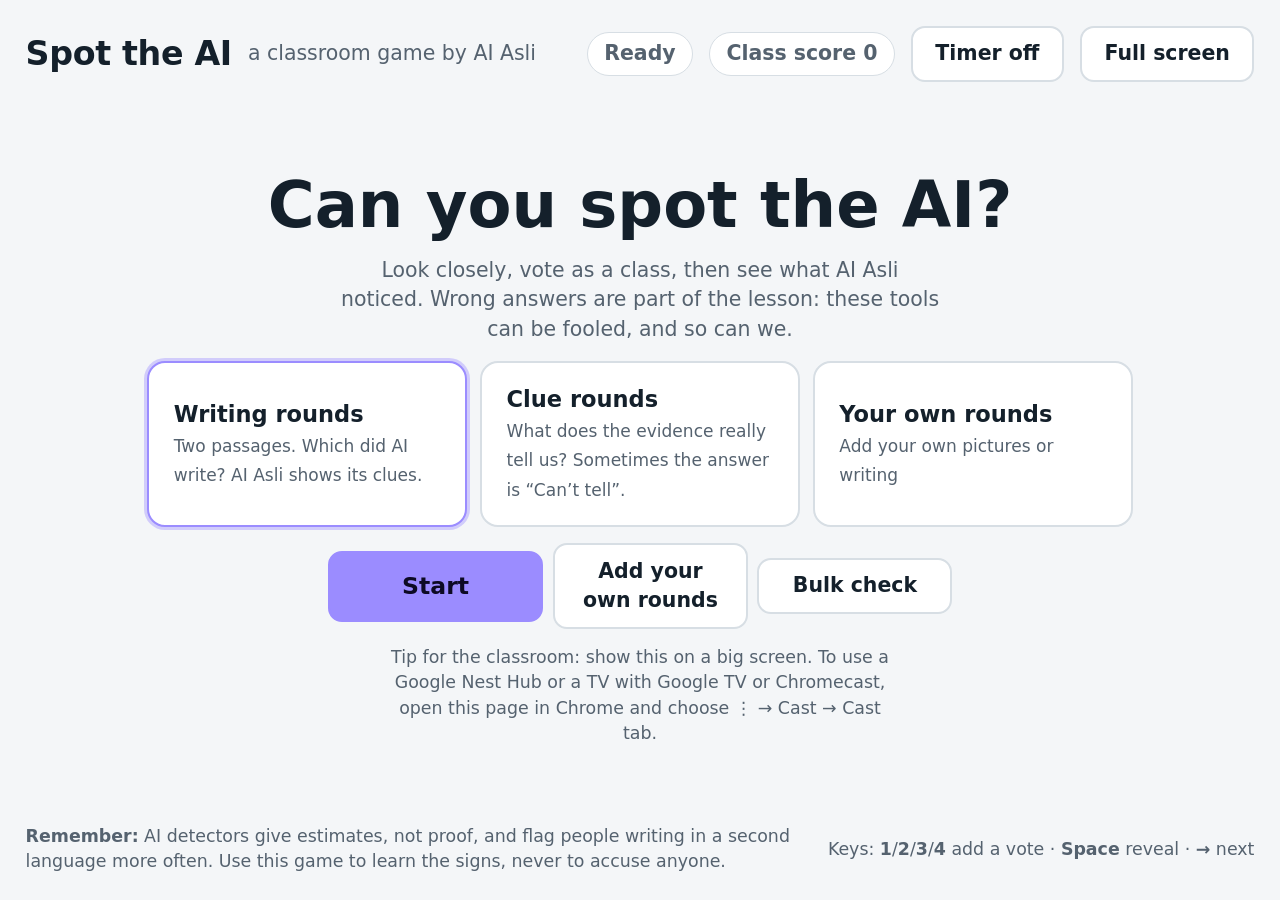
==== commit a8bce800: "Classroom game: add a bulk check for a set of essays" ====
--- a/classroom/index.html
+++ b/classroom/index.html
@@ -38,7 +38,13 @@
 .builder textarea,.builder input,.builder select{width:100%;font:inherit;font-size:.9em;padding:.5em .7em;border-radius:10px;border:2px solid var(--line);background:var(--bg);color:var(--ink)}.row{display:flex;gap:.6rem;flex-wrap:wrap;align-items:center}.row>*{flex:1}
 .list{display:grid;gap:.4em;font-size:.9em}.list div{display:flex;gap:.6em;align-items:center;border-bottom:1px solid var(--line);padding:.3em 0}.list img{width:64px;height:44px;object-fit:cover;border-radius:6px}
 .final{text-align:center;display:grid;gap:1rem;justify-items:center}.final .score{font-size:clamp(60px,10vw,140px);font-weight:900;line-height:1}
-.small{font-size:.85em;color:var(--muted)}[hidden]{display:none!important}
+.small{font-size:.85em;color:var(--muted)}
+.bulk table{width:100%;border-collapse:collapse;font-size:.9em}
+.bulk th,.bulk td{border-bottom:1px solid var(--line);padding:.4em .5em;text-align:left;vertical-align:top}
+.bulk td.num,.bulk th.num{text-align:right;font-variant-numeric:tabular-nums}
+.bulk .flag{font-weight:700;color:var(--bad)}
+.bulk input[type=file]{min-width:260px}
+[hidden]{display:none!important}
 @media (prefers-reduced-motion:no-preference){.card,.reveal{animation:pop .25s ease}@keyframes pop{from{transform:translateY(8px);opacity:0}}}
 </style>
 </head>
@@ -58,7 +64,7 @@
    non-native English writers", Patterns 4(7)). Scores must never be the sole basis for academic,
    employment or disciplinary decisions. Present them as a prompt for conversation, not a verdict. */
 (() => {
-  if (globalThis.SlopticalDetector) return;
+  if (globalThis.AIAsliDetector) return;
 
   // Phrases that chat models overuse. Weight 1 = common tell, 2 = strong tell.
   const PHRASES = [
@@ -325,7 +331,7 @@
     out = out.replace(new RegExp(`\\b(a|an)\\s+(${vals})\\b`, "gi"), (m, art, w) => { const an = /^[aeiou]/i.test(w) && !AN_EXCEPT.has(w.toLowerCase()); const fixed = an ? "an" : "a"; return (art[0] === art[0].toUpperCase() ? fixed[0].toUpperCase() + fixed.slice(1) : fixed) + " " + w; });
     return { text: out, changes: n };
   }
-  globalThis.SlopticalDetector = { score, analyse, swapWords, PHRASES: PHRASES.map(p => p[0]) };
+  globalThis.AIAsliDetector = { score, analyse, swapWords, PHRASES: PHRASES.map(p => p[0]) };
 })();
 
 /* AI Asli media.js */
@@ -335,7 +341,7 @@
    services, and "AI-generated" labels near the media. It cannot see invisible watermarks,
    and most AI images online have their metadata removed, so "no evidence" is not "human-made". */
 (() => {
-  if (globalThis.SlopticalMedia) return;
+  if (globalThis.AIAsliMedia) return;
   const HOSTS = [
     [/cdn\.midjourney\.com|mj-gallery/i, "Midjourney"], [/oaidalleapiprodscus|dalle|images\.openai\.com|sora\.(com|chatgpt)/i, "OpenAI (DALL·E or Sora)"],
     [/replicate\.delivery|replicate\.com/i, "Replicate (AI model host)"], [/image\.civitai\.com|civitai/i, "Civitai (AI art site)"],
@@ -399,12 +405,19 @@
     [/digitalsourcetype\/algorithmicallyEnhanced/, "Metadata says an algorithm enhanced it (such as background removal or noise reduction) but did not create it"],
     [/digitalsourcetype\/(minorHumanEdits|humanEdits)/, "Metadata says it was edited by a person"],
     [/digitalsourcetype\/(digitalCapture|computationalCapture)/, "Metadata says it was captured with a camera"],
+    [/digitalsourcetype\/compositeCapture\b/, "Metadata says it combines several camera photos"],
+    [/digitalsourcetype\/composite"/, "Metadata says it combines several pictures whose origins aren’t recorded"],
+    [/digitalsourcetype\/(digitalCreation|digitalArt)\b/, "Metadata says a person made it with non-generative digital tools"],
     [/CreatorTool="Little Light Lit"/, "Saved with Little Light Lit, which records any AI-assisted steps"],
   ];
   function inspectBytes(latin) {
-    const out = { hits: [], camera: false, c2pa: /c2pa|jumbf/i.test(latin), context: [], captured: /digitalsourcetype\/(digitalCapture|computationalCapture)/.test(latin) };
-    for (const [re, p, why] of META) if (re.test(latin)) out.hits.push({ p, why });
-    for (const [re, why] of CONTEXT) if (re.test(latin)) out.context.push(why);
+    const out = { hits: [], camera: false, c2pa: /c2pa|jumbf/i.test(latin), context: [], captured: /digitalsourcetype\/(digitalCapture|computationalCapture|compositeCapture)\b/.test(latin) };
+    // Score on the image's own label. Little Light Lit also records the labels of the pictures it combined
+    // (lll:SourceTypes, lll:OriginalSourceType): report those as an ingredient, without letting them override the image's own label.
+    const ingredients = (latin.match(/lll:(?:SourceTypes|OriginalSourceType)="([^"]{0,800})"/g) || []).join(" "), own = latin.replace(/lll:(?:SourceTypes|OriginalSourceType)="[^"]{0,800}"/g, "");
+    for (const [re, p, why] of META) if (re.test(own)) out.hits.push({ p, why });
+    for (const [re, why] of CONTEXT) if (re.test(own)) out.context.push(why);
+    if (/trainedAlgorithmicMedia|compositeSynthetic|algorithmicMedia/.test(ingredients) && !/digitalsourcetype\/trainedAlgorithmicMedia/.test(own)) out.context.push("Includes a picture labelled as made or edited by AI");
     const steps = latin.match(/lll:AIAssistedSteps="([^"]{1,200})"/); if (steps && steps[1] !== "none") out.context.push(`AI-assisted steps recorded: ${steps[1].replace(/[<>&]/g, "")}`);
     out.camera = CAMERA.test(latin) && /Exif/.test(latin);
     return out;
@@ -435,14 +448,14 @@
     }
     return { score: Math.min(99, p), reasons: why.slice(0, 3), evidence: p > 50, notes };
   }
-  globalThis.SlopticalMedia = { inspectBytes, judge, unwrap, reencoded };
+  globalThis.AIAsliMedia = { inspectBytes, judge, unwrap, reencoded };
 })();
 
 </script>
 <script>
 "use strict";
 const $ = s => document.querySelector(s), esc = t => String(t ?? "").replace(/[&<>"]/g, c => ({ "&": "&amp;", "<": "&lt;", ">": "&gt;", '"': "&quot;" }[c]));
-const D = globalThis.SlopticalDetector, M = globalThis.SlopticalMedia;
+const D = globalThis.AIAsliDetector, M = globalThis.AIAsliMedia;
 /* Writing rounds: the human passages are public-domain classics; the AI passages were written by an AI (Claude) for this game
    and lean on common chatbot habits on purpose. Add your own modern examples for harder rounds. */
 const WRITING = [
@@ -472,7 +485,7 @@
   if (S.mode === "clues") return shuffle(CLUES.map(c => ({ kind: "clue", c })));
   return shuffle(S.custom.map(x => ({ kind: x.type === "pair" ? "writing" : "picture", ...(x.type === "pair" ? (() => { const aiFirst = Math.random() < .5; return { w: { topic: x.topic || "Your round", human: x.human, ai: x.ai, src: x.src || "Added by the teacher", discuss: x.discuss || "" }, aiSide: aiFirst ? 0 : 1, texts: aiFirst ? [x.ai, x.human] : [x.human, x.ai] }; })() : { p: x }) })));
 }
-function render() { ({ start: renderStart, round: renderRound, final: renderFinal, build: renderBuilder })[S.screen || "start"](); $("#scorePill").textContent = `Class score ${S.score}`; }
+function render() { ({ start: renderStart, round: renderRound, final: renderFinal, build: renderBuilder, bulk: renderBulk })[S.screen || "start"](); $("#scorePill").textContent = `Class score ${S.score}`; }
 function renderStart() {
   $("#progress").textContent = "Ready";
   $("#main").innerHTML = `<section class="start"><h2>Can you spot the AI?</h2><p>Look closely, vote as a class, then see what AI Asli noticed. Wrong answers are part of the lesson: these tools can be fooled, and so can we.</p>
@@ -481,10 +494,10 @@
       <button class="mode" data-m="clues" aria-pressed="${S.mode === "clues"}"><b>Clue rounds</b><small>What does the evidence really tell us? Sometimes the answer is “Can’t tell”.</small></button>
       <button class="mode" data-m="custom" aria-pressed="${S.mode === "custom"}"><b>Your own rounds</b><small>${S.custom.length ? `${S.custom.length} round${S.custom.length > 1 ? "s" : ""} added` : "Add your own pictures or writing"}</small></button>
     </div>
-    <div class="row" style="justify-content:center;flex:none"><button class="btn primary big" id="go">Start</button><button class="btn" id="build">Add your own rounds</button></div>
+    <div class="row" style="justify-content:center;flex:none"><button class="btn primary big" id="go">Start</button><button class="btn" id="build">Add your own rounds</button><button class="btn" id="bulkBtn">Bulk check</button></div>
     <p class="small">Tip for the classroom: show this on a big screen. To use a Google Nest Hub or a TV with Google TV or Chromecast, open this page in Chrome and choose ⋮ → Cast → Cast tab.</p></section>`;
   $("#main").querySelectorAll("[data-m]").forEach(b => b.onclick = () => { S.mode = b.dataset.m; render(); });
-  $("#go").onclick = startGame; $("#build").onclick = () => { S.screen = "build"; render(); };
+  $("#go").onclick = startGame; $("#build").onclick = () => { S.screen = "build"; render(); }; $("#bulkBtn").onclick = () => { S.screen = "bulk"; render(); };
 }
 function startGame() { S.rounds = buildRounds(); if (!S.rounds.length) { S.screen = "build"; return render(); } S.i = 0; S.score = 0; S.screen = "round"; newRound(); }
 function newRound() { S.votes = [0, 0, 0, 0]; S.revealed = false; S.t = 30; clearInterval(tick); if (S.timer) tick = setInterval(() => { S.t--; const el = $("#timer"); if (el) { el.textContent = `${S.t}s`; el.classList.toggle("low", S.t <= 5); } if (S.t <= 0) { clearInterval(tick); reveal(); } }, 1000); render(); }
@@ -541,6 +554,46 @@
   $("#exp").onclick = () => { const a = document.createElement("a"); a.href = URL.createObjectURL(new Blob([JSON.stringify({ kind: "spot-the-ai-rounds", v: 1, rounds: S.custom })], { type: "application/json" })); a.download = "spot-the-ai-rounds.json"; a.click(); };
   $("#imp").onchange = async e => { try { const d = JSON.parse(await e.target.files[0].text()); if (d.kind !== "spot-the-ai-rounds") throw 0; S.custom = d.rounds.filter(x => x && (x.type === "pic" ? /^data:image\//.test(x.src) : x.human && x.ai)); renderBuilder(); } catch { alert("That isn’t a Spot the AI rounds file."); } };
 }
+/* ---------- bulk check: score a set of essays, download a CSV ---------- */
+let BULK = [];
+function verdictOf(b) {
+  if (b.tooShort) return "Too short to score";
+  return b.score >= 50 ? "Worth a closer look" : "No strong AI patterns";
+}
+function bulkTable() {
+  const flagged = BULK.filter(b => !b.tooShort && b.score >= 50).length;
+  const scored = BULK.filter(b => !b.tooShort).length;
+  return `<p class="small" style="margin:0">${BULK.length} essay${BULK.length > 1 ? "s" : ""} checked \u00b7 ${scored} scored \u00b7 ${flagged} worth a closer look. Scores are estimates, not proof.</p>
+  <table><thead><tr><th>File</th><th class="num">Words</th><th class="num">Score</th><th>Verdict</th><th>Top reason</th></tr></thead><tbody>
+  ${BULK.map(b => `<tr><td>${esc(b.name)}</td><td class="num">${b.words}</td><td class="num">${b.tooShort ? "\u2014" : b.score + "%"}</td><td class="${!b.tooShort && b.score >= 50 ? "flag" : ""}">${esc(verdictOf(b))}</td><td>${b.tooShort ? "Too short to score (under 25 words)" : esc(b.reason || "No strong AI patterns found.")}</td></tr>`).join("")}
+  </tbody></table>`;
+}
+function renderBulk() {
+  $("#progress").textContent = "Bulk check";
+  $("#main").innerHTML = `<section class="builder bulk"><h2 style="margin:0">Bulk check</h2>
+    <p class="small" style="margin:0">Choose several essays (.txt or .md). Each file is scored on its own, in your browser \u2014 nothing is uploaded. A score is an estimate, not proof: use it to start a conversation, never to accuse anyone.</p>
+    <div class="row"><input type="file" id="bulkFiles" accept=".txt,.md,text/plain,text/markdown" multiple aria-label="Choose essays to check" style="flex:2"><button class="btn" id="bulkCsv" ${BULK.length ? "" : "disabled"}>Download CSV</button><button class="btn" id="bulkClear" ${BULK.length ? "" : "disabled"}>Clear</button></div>
+    <div id="bulkOut">${BULK.length ? bulkTable() : `<p class="small">No essays yet. Pick files to begin.</p>`}</div>
+    <div class="row" style="flex:none"><button class="btn" id="bulkBack">Back</button></div></section>`;
+  $("#bulkFiles").onchange = async e => {
+    for (const f of e.target.files) {
+      const text = await f.text();
+      const r = D.score(text);
+      BULK.push({ name: f.name, words: r.words, score: r.score, tooShort: !!r.tooShort, reason: (r.reasons || [])[0] || "" });
+    }
+    renderBulk();
+  };
+  $("#bulkCsv").onclick = () => {
+    const q = v => `\"${String(v ?? "").replace(/\"/g, '""')}\"`;
+    const rows = [["File", "Words", "Score (%)", "Verdict", "Top reason"].map(q).join(",")];
+    for (const b of BULK) rows.push([b.name, b.words, b.tooShort ? "" : b.score, verdictOf(b), b.tooShort ? "Too short to score (under 25 words)" : b.reason].map(q).join(","));
+    const a = document.createElement("a");
+    a.href = URL.createObjectURL(new Blob([rows.join("\r\n")], { type: "text/csv" }));
+    a.download = "ai-asli-bulk-check.csv"; a.click();
+  };
+  $("#bulkClear").onclick = () => { BULK = []; renderBulk(); };
+  $("#bulkBack").onclick = () => { S.screen = "start"; render(); };
+}
 /* ---------- controls ---------- */
 $("#fsBtn").onclick = () => document.fullscreenElement ? document.exitFullscreen() : document.documentElement.requestFullscreen?.();
 if (!document.documentElement.requestFullscreen) $("#fsBtn").hidden = true;
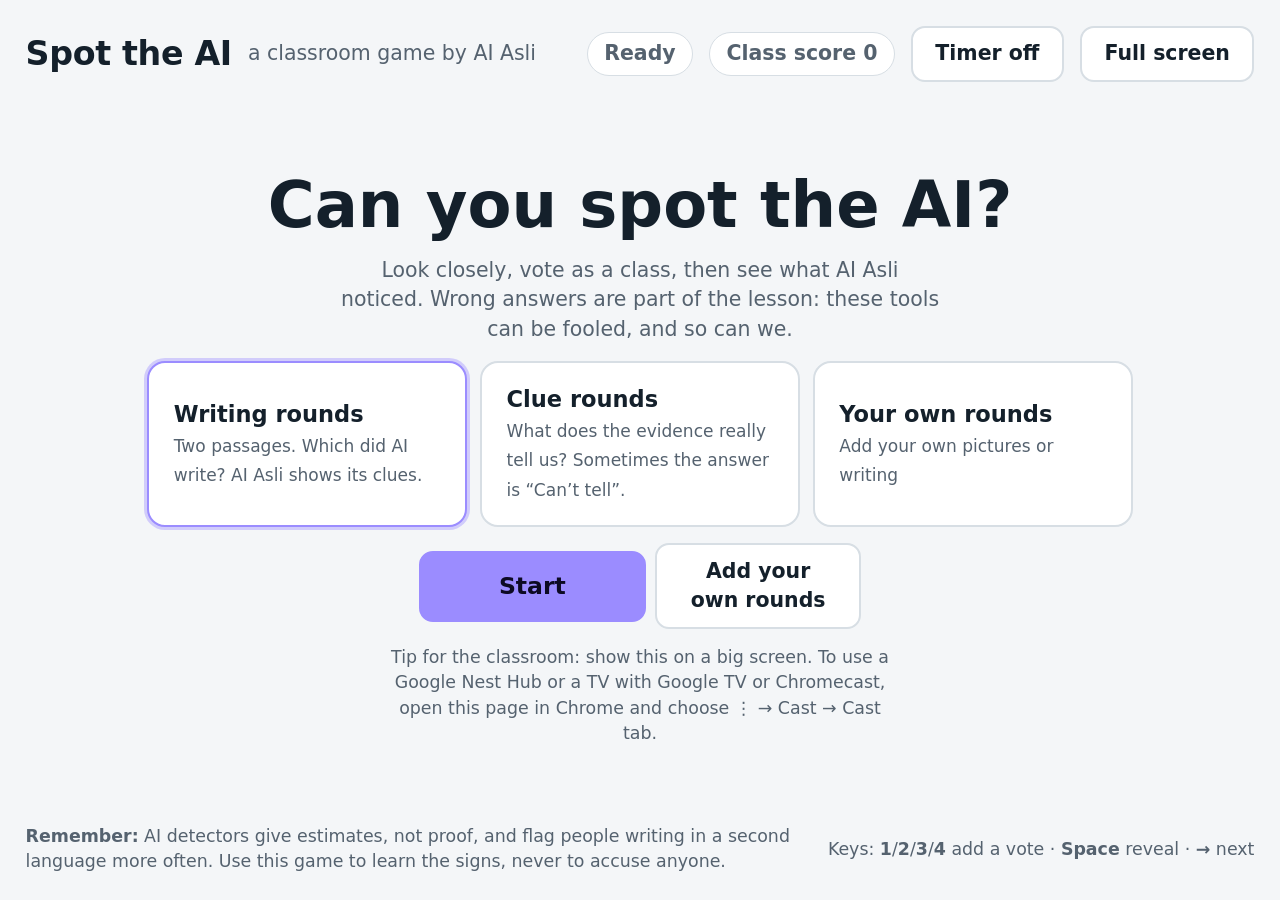
==== commit 3276ca1c: "Add files via upload" ====
--- a/classroom/index.html
+++ b/classroom/index.html
@@ -38,13 +38,7 @@
 .builder textarea,.builder input,.builder select{width:100%;font:inherit;font-size:.9em;padding:.5em .7em;border-radius:10px;border:2px solid var(--line);background:var(--bg);color:var(--ink)}.row{display:flex;gap:.6rem;flex-wrap:wrap;align-items:center}.row>*{flex:1}
 .list{display:grid;gap:.4em;font-size:.9em}.list div{display:flex;gap:.6em;align-items:center;border-bottom:1px solid var(--line);padding:.3em 0}.list img{width:64px;height:44px;object-fit:cover;border-radius:6px}
 .final{text-align:center;display:grid;gap:1rem;justify-items:center}.final .score{font-size:clamp(60px,10vw,140px);font-weight:900;line-height:1}
-.small{font-size:.85em;color:var(--muted)}
-.bulk table{width:100%;border-collapse:collapse;font-size:.9em}
-.bulk th,.bulk td{border-bottom:1px solid var(--line);padding:.4em .5em;text-align:left;vertical-align:top}
-.bulk td.num,.bulk th.num{text-align:right;font-variant-numeric:tabular-nums}
-.bulk .flag{font-weight:700;color:var(--bad)}
-.bulk input[type=file]{min-width:260px}
-[hidden]{display:none!important}
+.small{font-size:.85em;color:var(--muted)}[hidden]{display:none!important}
 @media (prefers-reduced-motion:no-preference){.card,.reveal{animation:pop .25s ease}@keyframes pop{from{transform:translateY(8px);opacity:0}}}
 </style>
 </head>
@@ -409,27 +403,311 @@
     [/digitalsourcetype\/composite"/, "Metadata says it combines several pictures whose origins aren’t recorded"],
     [/digitalsourcetype\/(digitalCreation|digitalArt)\b/, "Metadata says a person made it with non-generative digital tools"],
     [/CreatorTool="Little Light Lit"/, "Saved with Little Light Lit, which records any AI-assisted steps"],
+    [/dcterms:provenance="https?:\/\/[^"]+"/, "Points to Content Credentials stored online, which AI Asli doesn’t fetch, to protect your privacy"],
   ];
+  /* ---------- Content Credentials (C2PA): read the real manifest ----------
+     The manifest lives in a JUMBF box tree (JPEG APP11 segment or PNG "jumb"
+     chunk). This is a small, dependency-free reader for the two assertions
+     that matter here: c2pa.actions (the digitalSourceType of each action)
+     and c2pa.claim (the claim_generator, i.e. who signed it). It does not
+     use the c2pa-js WASM SDK: this extension has no build step, and a classic
+     content script cannot load a WASM module, so a focused parser fits the
+     codebase better. It reads what the manifest CLAIMS. It does not verify
+     the cryptographic signature, so a manifest is a claim about provenance,
+     not proof — a forged manifest is possible. Reasons therefore say "says",
+     never "proves", and the score stays an estimate. MP4 files store the
+     manifest in "uuid" boxes instead of "jumb" boxes, so video manifests
+     are not read yet; the regex fallback below still notices them. */
+  function cborRead(buf, pos) {
+    const dv = new DataView(buf.buffer, buf.byteOffset, buf.byteLength);
+    const ib = buf[pos], mt = ib >> 5, ai = ib & 31; pos += 1;
+    let n;
+    if (ai < 24) n = ai;
+    else if (ai === 24) { n = buf[pos]; pos += 1; }
+    else if (ai === 25) { n = dv.getUint16(pos); pos += 2; }
+    else if (ai === 26) { n = dv.getUint32(pos); pos += 4; }
+    else if (ai === 27) { n = Number(dv.getBigUint64(pos)); pos += 8; }
+    else n = null; // 31 = indefinite length
+    if (mt === 0) return [n, pos];
+    if (mt === 1) return [-1 - n, pos];
+    if (mt === 2 || mt === 3) {
+      if (n === null) {
+        let out = mt === 2 ? [] : "";
+        while (buf[pos] !== 0xFF) { const [v, np] = cborRead(buf, pos); pos = np; out = mt === 2 ? out.concat([...v]) : out + v; }
+        return [mt === 2 ? new Uint8Array(out) : out, pos + 1];
+      }
+      const s = buf.subarray(pos, pos + n); pos += n;
+      return [mt === 2 ? s : new TextDecoder().decode(s), pos];
+    }
+    if (mt === 4) {
+      const out = [];
+      if (n === null) { while (buf[pos] !== 0xFF) { const [v, np] = cborRead(buf, pos); pos = np; out.push(v); } return [out, pos + 1]; }
+      for (let i = 0; i < n; i++) { const [v, np] = cborRead(buf, pos); pos = np; out.push(v); }
+      return [out, pos];
+    }
+    if (mt === 5) {
+      const out = {};
+      const pair = () => { const [k, p1] = cborRead(buf, pos); pos = p1; const [v, p2] = cborRead(buf, pos); pos = p2; out[typeof k === "string" ? k : String(k)] = v; };
+      if (n === null) { while (buf[pos] !== 0xFF) pair(); return [out, pos + 1]; }
+      for (let i = 0; i < n; i++) pair();
+      return [out, pos];
+    }
+    if (mt === 6) { const [v, np] = cborRead(buf, pos); return [v, np]; } // tag: keep the value
+    if (ai === 20) return [false, pos];
+    if (ai === 21) return [true, pos];
+    if (ai === 22 || ai === 23) return [null, pos];
+    if (ai === 25) { // half-precision float
+      const h = dv.getUint16(pos); pos += 2, s = (h & 0x8000) ? -1 : 1, e = (h >> 10) & 0x1F, f = h & 0x3FF;
+      return [e === 0 ? s * f / 1024 * Math.pow(2, -14) : e === 31 ? (f ? NaN : s * Infinity) : s * (1 + f / 1024) * Math.pow(2, e - 15), pos];
+    }
+    if (ai === 26) return [dv.getFloat32(pos), pos + 4];
+    if (ai === 27) return [dv.getFloat64(pos), pos + 8];
+    return [null, pos];
+  }
+  // A JUMBF box: 4-byte big-endian length (includes the 8-byte header),
+  // 4-byte type, then the payload. Length 1 means an 8-byte "largesize"
+  // follows the type (header is then 16 bytes); length 0 means the box
+  // runs to the end of its parent. All reads are bounded by the bytes we
+  // actually have, so a truncated download just stops the parse.
+  function jumbfBox(buf, off, end) {
+    if (off + 8 > end) return null;
+    let len = buf[off] * 0x1000000 + buf[off + 1] * 0x10000 + buf[off + 2] * 0x100 + buf[off + 3], hdr = 8;
+    if (len === 1) {
+      if (off + 16 > end) return null;
+      len = (buf[off + 8] * 0x1000000 + buf[off + 9] * 0x10000 + buf[off + 10] * 0x100 + buf[off + 11]) * 0x100000000
+        + buf[off + 12] * 0x1000000 + buf[off + 13] * 0x10000 + buf[off + 14] * 0x100 + buf[off + 15]; hdr = 16;
+    } else if (len === 0) len = end - off;
+    if (len < hdr || off + len > end) return null;
+    return { type: String.fromCharCode(buf[off + 4], buf[off + 5], buf[off + 6], buf[off + 7]), len, hdr, start: off, payload: off + hdr, end: off + len };
+  }
+  // The label of a "jumd" (description) box: 16-byte UUID, 1 toggle byte,
+  // then a null-terminated UTF-8 label, e.g. "c2pa", "c2pa.actions".
+  function jumdLabel(buf, box) {
+    const p = box.payload + 17;
+    if (p >= box.end) return "";
+    let e = p; while (e < box.end && buf[e] !== 0) e++;
+    try { return new TextDecoder().decode(buf.subarray(p, e)); } catch { return ""; }
+  }
+  function jumbfChildren(buf, box, fn) {
+    let off = box.payload;
+    while (off + 8 <= box.end) {
+      const child = jumbfBox(buf, off, box.end);
+      if (!child) {
+        const next = resyncJumb(buf, off + 1, box.end);
+        if (next < 0) break;
+        off = next;
+        continue;
+      }
+      fn(child);
+      off = child.end;
+    }
+  }
+  // Some real C2PA files (notably the c2pa-rs test fixtures) have box lengths
+  // that run a few bytes short where a thumbnail's binary data is concerned,
+  // so a strict walk stops before the actions and claim boxes. When a child
+  // box cannot be read, resync by scanning forward for the next "jumb" box
+  // whose length fits and whose first child is a description box with a
+  // plausible label. Random image data will not satisfy all three checks.
+  function resyncJumb(buf, from, end) {
+    for (let i = from; i + 8 <= end; i++) {
+      if (buf[i + 4] !== 0x6A || buf[i + 5] !== 0x75 || buf[i + 6] !== 0x6D || buf[i + 7] !== 0x62) continue;
+      const box = jumbfBox(buf, i, end);
+      if (!box || box.type !== "jumb") continue;
+      const first = jumbfBox(buf, box.payload, box.end);
+      if (!first || first.type !== "jumd") continue;
+      const lab = jumdLabel(buf, first);
+      if (lab && /^[A-Za-z0-9._:\-\/]+$/.test(lab)) return i;
+    }
+    return -1;
+  }
+  // Find the C2PA manifest store: a top-level "jumb" box whose first child
+  // is a "jumd" labelled "c2pa". The box may sit in a JPEG APP11 segment or
+  // a PNG "jumb" chunk, so scan the bytes for it rather than assuming a
+  // container. A "jumb" string inside image or metadata data is filtered out
+  // because the length has to fit and the first child has to be the "c2pa"
+  // description box.
+  function findC2PAStore(buf) {
+    for (let i = 4; i + 4 <= buf.length; i++) {
+      if (buf[i] !== 0x6A || buf[i + 1] !== 0x75 || buf[i + 2] !== 0x6D || buf[i + 3] !== 0x62) continue;
+      const box = jumbfBox(buf, i - 4, buf.length);
+      if (!box || box.type !== "jumb") continue;
+      const first = jumbfBox(buf, box.payload, box.end);
+      if (first && first.type === "jumd" && jumdLabel(buf, first) === "c2pa") return box;
+    }
+    return null;
+  }
+  // The payload of an assertion box: after its "jumd" description, a single
+  // "cbor" or "json" box holds the assertion data.
+  function assertionData(buf, box) {
+    const desc = jumbfBox(buf, box.payload, box.end);
+    if (!desc) return null;
+    const payload = jumbfBox(buf, desc.end, box.end);
+    if (!payload) return null;
+    try {
+      if (payload.type === "cbor") return cborRead(buf, payload.payload)[0];
+      if (payload.type === "json") return JSON.parse(new TextDecoder().decode(buf.subarray(payload.payload, payload.end)));
+    } catch { return null; }
+    return null;
+  }
+  /* What a C2PA digital source type means, and the score it earns. The levels
+     match the IPTC rules below, so a C2PA claim and an IPTC label for the same
+     image give the same score — the C2PA one just also names the signer. */
+  const C2PA_SOURCE = {
+    trainedAlgorithmicMedia: { p: 97, text: "created by AI" },
+    compositeWithTrainedAlgorithmicMedia: { p: 82, text: "edited with AI" },
+    compositeSynthetic: { p: 70, text: "computer-generated" },
+    algorithmicMedia: { p: 70, text: "computer-generated" },
+    algorithmicallyEnhanced: { p: 0, text: "enhanced by an algorithm, not created by it" },
+    digitalCapture: { p: 0, text: "captured with a camera" },
+    computationalCapture: { p: 0, text: "captured with a camera" },
+    compositeCapture: { p: 0, text: "combines several camera photos" },
+    composite: { p: 0, text: "combines several pictures whose origins aren’t recorded" },
+    digitalCreation: { p: 0, text: "made by a person with non-generative digital tools" },
+    digitalArt: { p: 0, text: "made by a person with non-generative digital tools" },
+    minorHumanEdits: { p: 0, text: "edited by a person" },
+    humanEdits: { p: 0, text: "edited by a person" },
+  };
+  function shortSigner(full) {
+    if (!full) return "";
+    let s = String(full).split("/")[0].trim().replace(/\s+\d+(\.\d+)*$/, "");
+    return s.slice(0, 40);
+  }
+  // Read the C2PA manifest. Returns { present, signer, signerFull,
+  // sourceType, sourceTypes, softwareAgent }. "present" means a manifest
+  // store was found and parsed; a file with no manifest returns
+  // present: false. Nested ingredient manifests are not followed — this is
+  // the asset's own claim.
+  function parseC2PA(buf) {
+    const out = { present: false, signer: "", signerFull: "", sourceType: "", sourceTypes: [], softwareAgent: "" };
+    let store;
+    try { store = findC2PAStore(buf); } catch { return out; }
+    if (!store) return out;
+    out.present = true;
+    let done = false;
+    jumbfChildren(buf, store, man => {
+      if (done || man.type !== "jumb") return;
+      let claim = null, assertions = null;
+      jumbfChildren(buf, man, part => {
+        if (part.type !== "jumb") return;
+        const first = jumbfBox(buf, part.payload, part.end);
+        if (!first || first.type !== "jumd") return;
+        const lab = jumdLabel(buf, first);
+        if (lab === "c2pa.claim") claim = part;
+        else if (lab === "c2pa.assertions") assertions = part;
+      });
+      if (assertions) {
+        jumbfChildren(buf, assertions, as => {
+          if (as.type !== "jumb") return;
+          const first = jumbfBox(buf, as.payload, as.end);
+          if (!first || first.type !== "jumd") return;
+          if (jumdLabel(buf, first) !== "c2pa.actions") return;
+          const data = assertionData(buf, as);
+          if (data && Array.isArray(data.actions)) {
+            for (const a of data.actions) {
+              if (a && typeof a.digitalSourceType === "string") {
+                const st = a.digitalSourceType.split("/").pop().split("#").pop();
+                if (st && !out.sourceTypes.includes(st)) out.sourceTypes.push(st);
+              }
+              if (a && typeof a.softwareAgent === "string" && !out.softwareAgent) out.softwareAgent = a.softwareAgent;
+            }
+          }
+        });
+      }
+      if (claim) {
+        const data = assertionData(buf, claim);
+        if (data && typeof data.claim_generator === "string") out.signerFull = data.claim_generator;
+        if (data && Array.isArray(data.claim_generator_info) && data.claim_generator_info.length) {
+          const first = data.claim_generator_info[0];
+          if (first && typeof first.name === "string") out.signer = first.name;
+        }
+      }
+      if (claim || assertions) done = true;
+    });
+    if (!out.signer) out.signer = shortSigner(out.signerFull);
+    // The strongest source type wins when several actions declare one.
+    let best = null;
+    for (const st of out.sourceTypes) {
+      const info = C2PA_SOURCE[st];
+      if (info && (!best || info.p > C2PA_SOURCE[best].p)) best = st;
+    }
+    out.sourceType = best || out.sourceTypes[0] || "";
+    return out;
+  }
   function inspectBytes(latin) {
-    const out = { hits: [], camera: false, c2pa: /c2pa|jumbf/i.test(latin), context: [], captured: /digitalsourcetype\/(digitalCapture|computationalCapture|compositeCapture)\b/.test(latin) };
+    const bytes = new Uint8Array(latin.length);
+    for (let i = 0; i < latin.length; i++) bytes[i] = latin.charCodeAt(i) & 0xFF;
+    const c2paManifest = parseC2PA(bytes);
+    const out = { hits: [], camera: false, c2pa: c2paManifest.present || /c2pa|jumbf/i.test(latin), c2paManifest, context: [], captured: /digitalsourcetype\/(digitalCapture|computationalCapture|compositeCapture)\b/.test(latin) };
     // Score on the image's own label. Little Light Lit also records the labels of the pictures it combined
     // (lll:SourceTypes, lll:OriginalSourceType): report those as an ingredient, without letting them override the image's own label.
     const ingredients = (latin.match(/lll:(?:SourceTypes|OriginalSourceType)="([^"]{0,800})"/g) || []).join(" "), own = latin.replace(/lll:(?:SourceTypes|OriginalSourceType)="[^"]{0,800}"/g, "");
-    for (const [re, p, why] of META) if (re.test(own)) out.hits.push({ p, why });
+    // A C2PA manifest states its own source type, so the three META rules
+    // that match those same source-type strings would only repeat it — skip
+    // them when the manifest already declared that source type. Other META
+    // rules still run, so an IPTC label that disagrees with the manifest is
+    // not lost.
+    for (const [re, p, why] of META) if (re.test(own) && !(c2paManifest.sourceType && re.test(c2paManifest.sourceType))) out.hits.push({ p, why });
     for (const [re, why] of CONTEXT) if (re.test(own)) out.context.push(why);
     if (/trainedAlgorithmicMedia|compositeSynthetic|algorithmicMedia/.test(ingredients) && !/digitalsourcetype\/trainedAlgorithmicMedia/.test(own)) out.context.push("Includes a picture labelled as made or edited by AI");
     const steps = latin.match(/lll:AIAssistedSteps="([^"]{1,200})"/); if (steps && steps[1] !== "none") out.context.push(`AI-assisted steps recorded: ${steps[1].replace(/[<>&]/g, "")}`);
     out.camera = CAMERA.test(latin) && /Exif/.test(latin);
+    // The C2PA manifest's own verdict, with the signer named. "says", not
+    // "proves": the signature is not verified, so this is a claim.
+    if (c2paManifest.sourceType) {
+      const info = C2PA_SOURCE[c2paManifest.sourceType], who = c2paManifest.signer ? ` (signed by ${c2paManifest.signer})` : "";
+      if (info && info.p > 0) out.hits.push({ p: info.p, why: `Content Credentials say it was ${info.text}${who}`, c2pa: true });
+      else if (info) {
+        if (/captur/.test(info.text)) { out.captured = true; out.context.push(`Content Credentials say it was ${info.text}${who}`); }
+        else out.context.push(`Content Credentials say it was ${info.text}${who}`);
+      } else out.context.push(`Content Credentials list its origin as “${c2paManifest.sourceType}”${who}`);
+    } else if (c2paManifest.present && c2paManifest.softwareAgent) {
+      out.context.push(`Content Credentials name ${c2paManifest.softwareAgent} as the tool used${c2paManifest.signer ? ` (signed by ${c2paManifest.signer})` : ""}`);
+    }
     return out;
   }
+  /* Verified Content Credentials (bytes.verified, from c2pa/verify.js) override what the quick parser read,
+     because the official library checks the signature and that the file matches it. Wording always says
+     "say" or "signed by", never "proves": a signature shows who signed and that nothing changed since,
+     not that the content is true. A mismatch is treated as a warning, and its claims are not trusted.
+     Research basis: Golaszewski et al. (2026), "Verifying Provenance of Digital Media: Security Analysis of C2PA
+     and its Implementation", IACR ePrint 2026/804 (UMBC, Hacker Factor and NSA). */
+  function applyVerified(v, p, why, notes) {
+    if (!v?.ok || !v.present) return { p, used: false };
+    const by = v.signer ? `, signed by ${v.signer}` : "";
+    if (v.mismatch || v.badSignature) {
+      why.unshift(v.mismatch ? "Content Credentials don’t match this file: it was changed after signing, or the credentials were copied from another file" : "Content Credentials are present, but their signature doesn’t check out");
+      notes.push("Don’t rely on these credentials. Any AI or camera claims in them can’t be trusted.");
+      return { p: Math.min(p, 60), used: true, broken: true };
+    }
+    if (v.aiCreated) { p = Math.max(p, 99); why.unshift(`Verified Content Credentials${by}, say it was created by AI`); }
+    else if (v.aiEdited) { p = Math.max(p, 90); why.unshift(`Verified Content Credentials${by}, say it was edited with AI`); }
+    else if (v.aiIngredient) { p = Math.max(p, 86); why.unshift(`Verified Content Credentials${by}, say it includes AI-generated material`); }
+    else if (v.captured) { p = Math.min(p, 5); why.unshift(`Verified Content Credentials${by}, say it was captured with a camera`); }
+    else why.unshift(`Verified Content Credentials${by}, with no AI declared`);
+    if (v.untrusted) notes.push("The signer isn’t on the C2PA trust list, so be cautious about who signed it.");
+    if (v.expired) notes.push("The signing certificate has expired. That alone doesn’t mean the file changed; signed files can stop verifying over time.");
+    if (v.revoked) notes.push("The signing certificate has been revoked: treat these credentials with suspicion.");
+    if (v.generator) notes.push(`Made or edited with: ${v.generator}.`);
+    notes.push("A valid signature shows who signed it and that the file hasn’t changed since. It doesn’t prove the content is true.");
+    return { p, used: true };
+  }
   function judge({ url = "", label = "", alt = "", w = 0, h = 0, kind = "image", bytes = null, original = false, readable = true }) {
-    let p = 12; const why = [];
+    let p = 12; const why = [], notes = [];
     if (bytes) {
-      if (bytes.hits.length) { const top = bytes.hits.sort((a, b) => b.p - a.p)[0]; p = Math.max(p, top.p); why.push(top.why); bytes.hits.slice(1, 2).forEach(x => why.push(x.why)); }
-      else if (bytes.c2pa) why.push("Has Content Credentials with no AI generation declared");
+      if (bytes.hits.length) { const top = bytes.hits.sort((a, b) => (b.p - a.p) || ((b.c2pa ? 1 : 0) - (a.c2pa ? 1 : 0)))[0]; p = Math.max(p, top.p); why.push(top.why); bytes.hits.slice(1, 2).forEach(x => why.push(x.why)); }
+      else if (bytes.c2pa) {
+        const m = bytes.c2paManifest;
+        why.push(m?.present ? (m.signer ? `Has Content Credentials with no AI generation declared (signed by ${m.signer})` : "Has Content Credentials with no AI generation declared") : "Has Content Credentials, but the manifest could not be read in detail");
+      }
       if (bytes.camera && !bytes.hits.length) { p = Math.min(p, 8); why.push("Contains camera details (make or model)"); }
       if (bytes.captured && !bytes.hits.length) p = Math.min(p, 8);
       (bytes.context || []).forEach(c => { if (!why.includes(c)) why.push(c); });
+      if (bytes.verified?.ok && bytes.verified.present) {
+        // the verified result replaces the quick parser's unverified "Has Content Credentials..." line
+        const i = why.findIndex(w => /^Has Content Credentials|Content Credentials or IPTC metadata say/.test(w)); if (i >= 0 && !/IPTC/.test(why[i])) why.splice(i, 1);
+        ({ p } = applyVerified(bytes.verified, p, why, notes));
+        for (let i = why.length - 1; i > 0; i--) if (/^Content Credentials say/.test(why[i])) why.splice(i, 1); // the verified line replaces the quick parser's unverified reading
+      }
     }
     for (const [re, name] of HOSTS) if (re.test(url)) { p = Math.max(p, name === "the file name" ? 72 : 86); why.push(name === "the file name" ? "The file name mentions AI generation" : `Comes from ${name}`); break; }
     if (LABEL.test(label)) { p = Math.max(p, 84); why.push("Labelled as AI-generated nearby"); }
@@ -439,23 +717,23 @@
       else if (toks.length === 1 && PROMPT_STRONG.test(alt)) { p = Math.max(p, 64); why.push("Alt text reads like an image-generation prompt"); }
     }
     if (w && h && GEN_SIZES.has(`${w}x${h}`) && kind === "image") { p = why.length ? Math.min(99, p + 4) : Math.max(p, 32); why.push(`Exact size (${w}×${h}) common for AI generators`); }
-    const notes = [];
     if (p <= 50) {
       if (reencoded(url) && !original) notes.push("This site re-compresses images, which removes hidden AI labels, so only links, labels and size could be checked.");
       else if (reencoded(url) && original) notes.push("The site re-compresses images, but AI Asli also checked the original file and found no AI labels.");
       if (!bytes && !readable) notes.push("The file’s hidden details couldn’t be read. Turn on “Read image details” in Settings for a deeper check.");
+      if (bytes && !bytes.c2pa) notes.push("No Content Credentials found. That isn’t evidence either way: many sites strip them, and some tools exist to remove them.");
       notes.push(why.length ? "No strong evidence found. Many AI images carry no labels, so this doesn’t mean it was made by a person." : "No evidence found. Many AI images carry no labels, so this doesn’t mean it was made by a person.");
     }
-    return { score: Math.min(99, p), reasons: why.slice(0, 3), evidence: p > 50, notes };
-  }
-  globalThis.AIAsliMedia = { inspectBytes, judge, unwrap, reencoded };
+    return { score: Math.min(99, p), reasons: why.slice(0, 3), evidence: p > 50, notes, verified: bytes?.verified || null };
+  }
+  globalThis.AIAsliMedia = { inspectBytes, judge, unwrap, reencoded, parseC2PA };
 })();
 
 </script>
 <script>
 "use strict";
 const $ = s => document.querySelector(s), esc = t => String(t ?? "").replace(/[&<>"]/g, c => ({ "&": "&amp;", "<": "&lt;", ">": "&gt;", '"': "&quot;" }[c]));
-const D = globalThis.AIAsliDetector, M = globalThis.AIAsliMedia;
+const D = globalThis.SlopticalDetector || globalThis.AIAsliDetector, M = globalThis.SlopticalMedia || globalThis.AIAsliMedia;
 /* Writing rounds: the human passages are public-domain classics; the AI passages were written by an AI (Claude) for this game
    and lean on common chatbot habits on purpose. Add your own modern examples for harder rounds. */
 const WRITING = [
@@ -485,7 +763,7 @@
   if (S.mode === "clues") return shuffle(CLUES.map(c => ({ kind: "clue", c })));
   return shuffle(S.custom.map(x => ({ kind: x.type === "pair" ? "writing" : "picture", ...(x.type === "pair" ? (() => { const aiFirst = Math.random() < .5; return { w: { topic: x.topic || "Your round", human: x.human, ai: x.ai, src: x.src || "Added by the teacher", discuss: x.discuss || "" }, aiSide: aiFirst ? 0 : 1, texts: aiFirst ? [x.ai, x.human] : [x.human, x.ai] }; })() : { p: x }) })));
 }
-function render() { ({ start: renderStart, round: renderRound, final: renderFinal, build: renderBuilder, bulk: renderBulk })[S.screen || "start"](); $("#scorePill").textContent = `Class score ${S.score}`; }
+function render() { ({ start: renderStart, round: renderRound, final: renderFinal, build: renderBuilder })[S.screen || "start"](); $("#scorePill").textContent = `Class score ${S.score}`; }
 function renderStart() {
   $("#progress").textContent = "Ready";
   $("#main").innerHTML = `<section class="start"><h2>Can you spot the AI?</h2><p>Look closely, vote as a class, then see what AI Asli noticed. Wrong answers are part of the lesson: these tools can be fooled, and so can we.</p>
@@ -494,10 +772,10 @@
       <button class="mode" data-m="clues" aria-pressed="${S.mode === "clues"}"><b>Clue rounds</b><small>What does the evidence really tell us? Sometimes the answer is “Can’t tell”.</small></button>
       <button class="mode" data-m="custom" aria-pressed="${S.mode === "custom"}"><b>Your own rounds</b><small>${S.custom.length ? `${S.custom.length} round${S.custom.length > 1 ? "s" : ""} added` : "Add your own pictures or writing"}</small></button>
     </div>
-    <div class="row" style="justify-content:center;flex:none"><button class="btn primary big" id="go">Start</button><button class="btn" id="build">Add your own rounds</button><button class="btn" id="bulkBtn">Bulk check</button></div>
+    <div class="row" style="justify-content:center;flex:none"><button class="btn primary big" id="go">Start</button><button class="btn" id="build">Add your own rounds</button></div>
     <p class="small">Tip for the classroom: show this on a big screen. To use a Google Nest Hub or a TV with Google TV or Chromecast, open this page in Chrome and choose ⋮ → Cast → Cast tab.</p></section>`;
   $("#main").querySelectorAll("[data-m]").forEach(b => b.onclick = () => { S.mode = b.dataset.m; render(); });
-  $("#go").onclick = startGame; $("#build").onclick = () => { S.screen = "build"; render(); }; $("#bulkBtn").onclick = () => { S.screen = "bulk"; render(); };
+  $("#go").onclick = startGame; $("#build").onclick = () => { S.screen = "build"; render(); };
 }
 function startGame() { S.rounds = buildRounds(); if (!S.rounds.length) { S.screen = "build"; return render(); } S.i = 0; S.score = 0; S.screen = "round"; newRound(); }
 function newRound() { S.votes = [0, 0, 0, 0]; S.revealed = false; S.t = 30; clearInterval(tick); if (S.timer) tick = setInterval(() => { S.t--; const el = $("#timer"); if (el) { el.textContent = `${S.t}s`; el.classList.toggle("low", S.t <= 5); } if (S.t <= 0) { clearInterval(tick); reveal(); } }, 1000); render(); }
@@ -554,46 +832,6 @@
   $("#exp").onclick = () => { const a = document.createElement("a"); a.href = URL.createObjectURL(new Blob([JSON.stringify({ kind: "spot-the-ai-rounds", v: 1, rounds: S.custom })], { type: "application/json" })); a.download = "spot-the-ai-rounds.json"; a.click(); };
   $("#imp").onchange = async e => { try { const d = JSON.parse(await e.target.files[0].text()); if (d.kind !== "spot-the-ai-rounds") throw 0; S.custom = d.rounds.filter(x => x && (x.type === "pic" ? /^data:image\//.test(x.src) : x.human && x.ai)); renderBuilder(); } catch { alert("That isn’t a Spot the AI rounds file."); } };
 }
-/* ---------- bulk check: score a set of essays, download a CSV ---------- */
-let BULK = [];
-function verdictOf(b) {
-  if (b.tooShort) return "Too short to score";
-  return b.score >= 50 ? "Worth a closer look" : "No strong AI patterns";
-}
-function bulkTable() {
-  const flagged = BULK.filter(b => !b.tooShort && b.score >= 50).length;
-  const scored = BULK.filter(b => !b.tooShort).length;
-  return `<p class="small" style="margin:0">${BULK.length} essay${BULK.length > 1 ? "s" : ""} checked \u00b7 ${scored} scored \u00b7 ${flagged} worth a closer look. Scores are estimates, not proof.</p>
-  <table><thead><tr><th>File</th><th class="num">Words</th><th class="num">Score</th><th>Verdict</th><th>Top reason</th></tr></thead><tbody>
-  ${BULK.map(b => `<tr><td>${esc(b.name)}</td><td class="num">${b.words}</td><td class="num">${b.tooShort ? "\u2014" : b.score + "%"}</td><td class="${!b.tooShort && b.score >= 50 ? "flag" : ""}">${esc(verdictOf(b))}</td><td>${b.tooShort ? "Too short to score (under 25 words)" : esc(b.reason || "No strong AI patterns found.")}</td></tr>`).join("")}
-  </tbody></table>`;
-}
-function renderBulk() {
-  $("#progress").textContent = "Bulk check";
-  $("#main").innerHTML = `<section class="builder bulk"><h2 style="margin:0">Bulk check</h2>
-    <p class="small" style="margin:0">Choose several essays (.txt or .md). Each file is scored on its own, in your browser \u2014 nothing is uploaded. A score is an estimate, not proof: use it to start a conversation, never to accuse anyone.</p>
-    <div class="row"><input type="file" id="bulkFiles" accept=".txt,.md,text/plain,text/markdown" multiple aria-label="Choose essays to check" style="flex:2"><button class="btn" id="bulkCsv" ${BULK.length ? "" : "disabled"}>Download CSV</button><button class="btn" id="bulkClear" ${BULK.length ? "" : "disabled"}>Clear</button></div>
-    <div id="bulkOut">${BULK.length ? bulkTable() : `<p class="small">No essays yet. Pick files to begin.</p>`}</div>
-    <div class="row" style="flex:none"><button class="btn" id="bulkBack">Back</button></div></section>`;
-  $("#bulkFiles").onchange = async e => {
-    for (const f of e.target.files) {
-      const text = await f.text();
-      const r = D.score(text);
-      BULK.push({ name: f.name, words: r.words, score: r.score, tooShort: !!r.tooShort, reason: (r.reasons || [])[0] || "" });
-    }
-    renderBulk();
-  };
-  $("#bulkCsv").onclick = () => {
-    const q = v => `\"${String(v ?? "").replace(/\"/g, '""')}\"`;
-    const rows = [["File", "Words", "Score (%)", "Verdict", "Top reason"].map(q).join(",")];
-    for (const b of BULK) rows.push([b.name, b.words, b.tooShort ? "" : b.score, verdictOf(b), b.tooShort ? "Too short to score (under 25 words)" : b.reason].map(q).join(","));
-    const a = document.createElement("a");
-    a.href = URL.createObjectURL(new Blob([rows.join("\r\n")], { type: "text/csv" }));
-    a.download = "ai-asli-bulk-check.csv"; a.click();
-  };
-  $("#bulkClear").onclick = () => { BULK = []; renderBulk(); };
-  $("#bulkBack").onclick = () => { S.screen = "start"; render(); };
-}
 /* ---------- controls ---------- */
 $("#fsBtn").onclick = () => document.fullscreenElement ? document.exitFullscreen() : document.documentElement.requestFullscreen?.();
 if (!document.documentElement.requestFullscreen) $("#fsBtn").hidden = true;
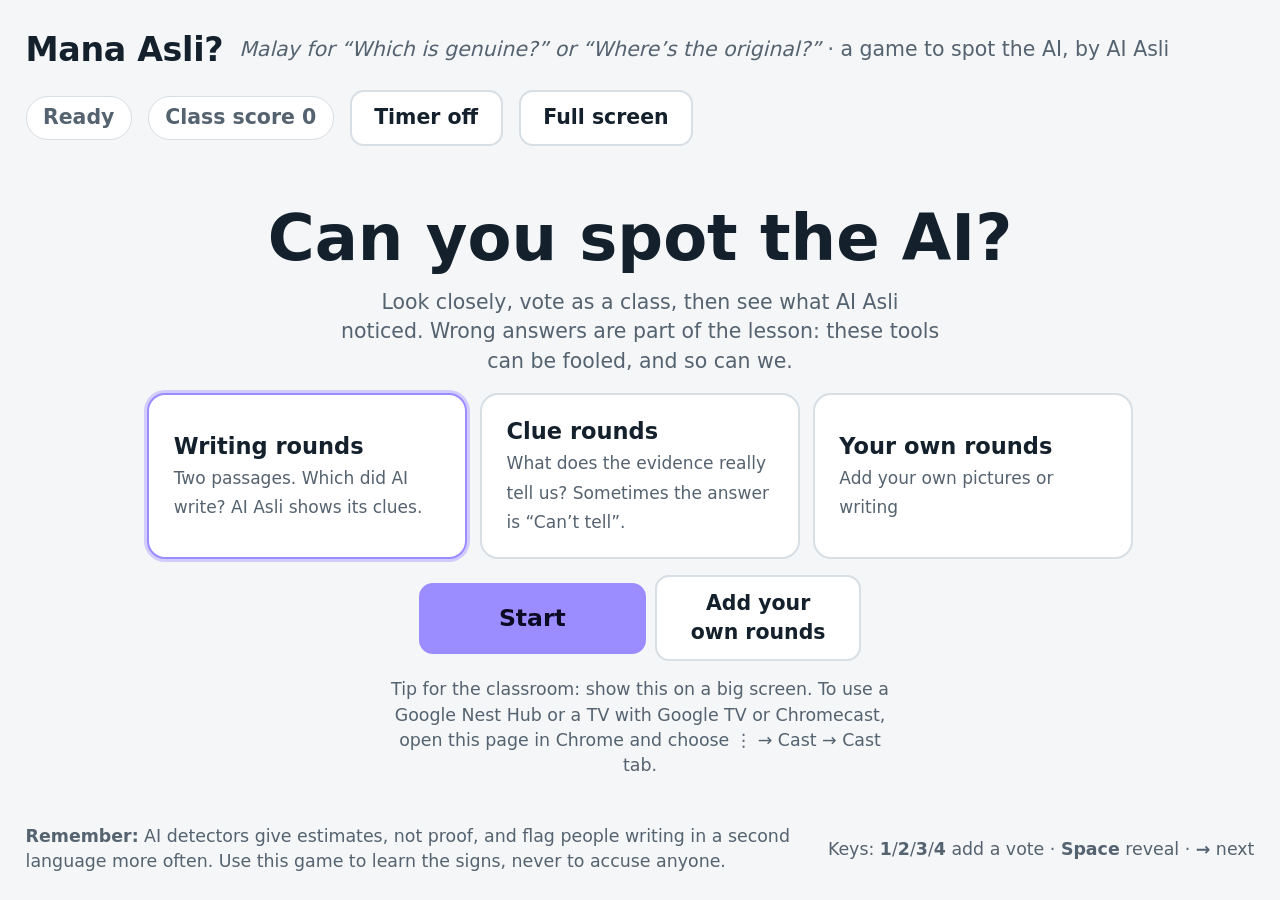
==== commit 1d653f67: "Add files via upload" ====
--- a/classroom/index.html
+++ b/classroom/index.html
@@ -1,9 +1,9 @@
 <!doctype html>
 <html lang="en">
 <head>
-<meta charset="utf-8">
+<meta charset="utf-8"><link rel="icon" href="../icons/logo.svg" type="image/svg+xml"><link rel="icon" href="../icons/icon32.png" type="image/png" sizes="32x32">
 <meta name="viewport" content="width=device-width, initial-scale=1, viewport-fit=cover">
-<title>Spot the AI: a classroom game by AI Asli</title>
+<title>Mana Asli? A classroom game to spot the AI, by AI Asli</title>
 <meta name="description" content="A big-screen classroom game: spot AI-written text, weigh the evidence in image clues, and learn why detectors can be wrong.">
 <style>
 :root{--bg:#F4F6F8;--panel:#FFFFFF;--ink:#14202B;--muted:#55626F;--line:#D7DEE4;--a:#F2B33D;--b:#5BC0EB;--ok:#2E9E68;--bad:#D9573F;--accent:#9B8CFF;color-scheme:light}
@@ -44,803 +44,13 @@
 </head>
 <body>
 <div class="app">
-  <header><h1>Spot the AI</h1><span class="sub">a classroom game by AI Asli</span><span class="spacer"></span><span class="pill" id="progress">Ready</span><span class="pill" id="scorePill">Class score 0</span><button class="btn" id="timerBtn" aria-pressed="false" title="Turn the 30-second timer on or off">Timer off</button><button class="btn" id="fsBtn">Full screen</button></header>
+  <header><h1>Mana Asli?</h1><span class="sub" title="Malay for “Which is genuine?” or “Where’s the original?”"><i>Malay for “Which is genuine?” or “Where’s the original?”</i> · a game to spot the AI, by AI Asli</span><span class="spacer"></span><span class="pill" id="progress">Ready</span><span class="pill" id="scorePill">Class score 0</span><button class="btn" id="timerBtn" aria-pressed="false" title="Turn the 30-second timer on or off">Timer off</button><button class="btn" id="fsBtn">Full screen</button></header>
   <main id="main"></main>
   <footer><span class="fair"><b>Remember:</b> AI detectors give estimates, not proof, and flag people writing in a second language more often. Use this game to learn the signs, never to accuse anyone.</span><span>Keys: <b>1</b>/<b>2</b>/<b>3</b>/<b>4</b> add a vote · <b>Space</b> reveal · <b>→</b> next</span></footer>
 </div>
-<script>
-/* AI Asli detector.js, included so the game works on its own */
-/* AI Asli detector: runs entirely in the browser. No text leaves the page.
-   It scores writing for patterns common in AI-generated text. It is a likelihood
-   estimate based on style, not proof: people write like this too.
-   Fairness: style-based detectors are known to flag non-native English writers, and very formal or
-   templated writing, more often than others (Liang et al., 2023, "GPT detectors are biased against
-   non-native English writers", Patterns 4(7)). Scores must never be the sole basis for academic,
-   employment or disciplinary decisions. Present them as a prompt for conversation, not a verdict. */
-(() => {
-  if (globalThis.AIAsliDetector) return;
-
-  // Phrases that chat models overuse. Weight 1 = common tell, 2 = strong tell.
-  const PHRASES = [
-    ["delve", 2], ["delves", 2], ["delving", 2], ["tapestry", 2], ["testament to", 2], ["in today's fast-paced", 2], ["in today’s fast-paced", 2],
-    ["ever-evolving", 2], ["ever-changing landscape", 2], ["navigate the complexities", 2], ["navigating the complexities", 2], ["unlock the power", 2],
-    ["unleash the power", 2], ["harness the power", 2], ["it's important to note", 2], ["it’s important to note", 2], ["it is important to note", 2],
-    ["it's worth noting", 1], ["it’s worth noting", 1], ["a myriad of", 2], ["plethora of", 1], ["in the realm of", 2], ["the realm of", 1],
-    ["embark on a journey", 2], ["embark on", 1], ["game-changer", 1], ["game changer", 1], ["seamlessly", 1], ["seamless", 1], ["robust", 1],
-    ["leverage", 1], ["leveraging", 1], ["elevate your", 2], ["elevate", 1], ["foster", 1], ["fostering", 1], ["pivotal", 1], ["paramount", 1],
-    ["multifaceted", 2], ["nuanced", 1], ["intricate", 1], ["intricacies", 1], ["underscores", 1], ["underscore the", 1], ["showcasing", 1],
-    ["boasts", 1], ["vibrant", 1], ["bustling", 1], ["meticulous", 1], ["meticulously", 1], ["comprehensive guide", 2], ["ultimate guide", 1],
-    ["whether you're a", 2], ["whether you’re a", 2], ["look no further", 2], ["let's dive in", 2], ["let’s dive in", 2], ["dive into", 1],
-    ["deep dive", 1], ["in conclusion", 1], ["in summary", 1], ["to sum up", 1], ["at the end of the day", 1], ["stands as", 1], ["serves as a", 1],
-    ["plays a crucial role", 2], ["plays a vital role", 2], ["plays a pivotal role", 2], ["crucial role", 1], ["key role", 1], ["a crucial", 1],
-    ["cutting-edge", 1], ["state-of-the-art", 1], ["revolutionize", 1], ["revolutionise", 1], ["transformative", 1], ["empower", 1], ["empowering", 1],
-    ["holistic", 1], ["synergy", 1], ["streamline", 1], ["unparalleled", 1], ["resonate with", 1], ["resonates with", 1], ["navigate", 1],
-    ["landscape", 1], ["journey", 1], ["realm", 1], ["beacon of", 2], ["symphony of", 2], ["treasure trove", 2], ["rich tapestry", 2],
-    ["not only", 1], ["moreover", 1], ["furthermore", 1], ["additionally", 1], ["notably", 1], ["ultimately", 1],
-    ["in essence", 1], ["essentially", 1], ["arguably", 1], ["indelible", 2], ["profound", 1], ["commendable", 1], ["noteworthy", 1],
-    ["ever-evolving landscape", 2], ["at its core", 1], ["nestled", 1], ["unlock", 1], ["unleash", 1], ["in a world where", 1],
-    ["in today's digital age", 2], ["in today’s digital age", 2], ["when it comes to", 1], ["sheds light on", 1], ["a wide range of", 1],
-    ["it goes without saying", 1], ["at the forefront of", 2], ["paving the way", 1], ["cutting edge", 1], ["state of the art", 1],
-    ["dive in", 1], ["embarking on", 1],
-  ];
-  // Things that usually mean text was pasted from a chatbot.
-  const ARTIFACTS = [
-    [/\bas an ai( language model)?\b/i, "Mentions being an AI language model"],
-    [/\b(i hope this helps|hope this helps!?)\b/i, "Chatbot sign-off (“I hope this helps”)"],
-    [/\b(certainly|absolutely|of course)! (here('|’)s|here is|below is)\b/i, "Chatbot opener (“Certainly! Here’s…”)"],
-    [/\bgreat question\b/i, "Chatbot opener (“Great question”)"],
-    [/\bi (can('|’)t|cannot) (browse|access) the internet\b/i, "Mentions a chatbot limitation"],
-    [/\b(my|as of my) (last )?knowledge cut-?off\b/i, "Mentions a knowledge cutoff"],
-    [/\[(insert|your|add) [^\]]{2,30}\]/i, "Unfilled template placeholder, like “[insert name]”"],
-    [/\bregenerate (response|answer)\b/i, "Interface text from a chatbot"],
-    [/\*\*[^*]{2,40}\*\*:/, "Leftover markdown bold labels (**Label**:)"],
-    [/\bfeel free to (ask|reach out|let me know)\b/i, "Chatbot-style offer (“Feel free to ask”)"],
-    [/(^|\n)\s*(certainly|of course|absolutely)!\s/i, "Chatbot opener (“Certainly!”)"],
-    [/\blet me know if (you('|’)d like|there('|’)s anything else)\b/i, "Chatbot sign-off (“Let me know if you’d like…”)"],
-    [/\b(happy|glad) to help\b/i, "Chatbot sign-off (“Happy to help”)"],
-  ];
-  const STARTERS = /^(moreover|furthermore|additionally|in addition|overall|ultimately|importantly|notably|in conclusion|in summary|consequently|thus|however),?\s/i;
-
-  const words = t => t.match(/[A-Za-zÀ-ÿ'’-]+/g) || [];
-  const sentences = t => t.replace(/\s+/g, " ").split(/(?<=[.!?])\s+(?=[A-Z0-9“"(])/).map(s => s.trim()).filter(s => s.split(" ").length >= 3);
-  const esc = s => s.replace(/[.*+?^${}()|[\]\\]/g, "\\$&");
-  const PH_RE = PHRASES.map(([p, w]) => [new RegExp(`\\b${esc(p)}\\b`, "gi"), w, p]);
-
-  // Match every stock phrase with its character span, then keep the longest
-  // match when spans overlap, so "in the realm of" is not also counted as
-  // "the realm of" and "realm".
-  function phraseHits(lower) {
-    const spans = [];
-    for (const [re, w, p] of PH_RE) {
-      re.lastIndex = 0;
-      let m;
-      while ((m = re.exec(lower)) !== null) {
-        spans.push({ start: m.index, end: m.index + m[0].length, w, p });
-        if (m[0].length === 0) re.lastIndex++;
-      }
-    }
-    spans.sort((a, b) => (b.end - b.start) - (a.end - a.start) || a.start - b.start);
-    const kept = [];
-    for (const s of spans) {
-      if (kept.some(t => s.start < t.end && t.start < s.end)) continue;
-      kept.push(s);
-    }
-    return kept;
-  }
-
-  function score(text) {
-    const W = words(text), n = W.length, reasons = [], hits = [];
-    if (n < 25) return { score: 0, words: n, reasons: [], hits: [], tooShort: true };
-    const lower = text.toLowerCase(); let z = -2.6;
-
-    // 1. Chatbot artefacts: nearly decisive.
-    let art = 0; for (const [re, why] of ARTIFACTS) if (re.test(text)) { art++; reasons.push({ w: 3, text: why }); }
-    z += Math.min(art, 2) * 3.2;
-
-    // 2. Stock phrase density (overlapping spans counted once — see phraseHits).
-    // Density is phrases per 100 words, and the denominator never drops
-    // below 100: a single stock phrase in a 30-word passage is not the
-    // same evidence as the same rate sustained across a long text.
-    let pw = 0; const found = new Map();
-    for (const s of phraseHits(lower)) { pw += s.w; found.set(s.p, (found.get(s.p) || 0) + 1); hits.push(s.p); }
-    const density = pw / Math.max(n, 100) * 100;
-    if (density > 0) {
-      z += Math.min(density, 6) * .55;
-      const list = [...found.keys()].slice(0, 5).map(p => `“${p}”`).join(", ");
-      if (density >= 1.2) reasons.push({ w: Math.min(density, 6) * .55, text: `Many phrases chatbots overuse: ${list}` });
-    }
-
-    // 3. Uniform sentence lengths (low "burstiness").
-    const S = sentences(text);
-    if (S.length >= 4) {
-      const L = S.map(s => s.split(/\s+/).length), mean = L.reduce((a, b) => a + b, 0) / L.length, sd = Math.sqrt(L.reduce((a, b) => a + (b - mean) ** 2, 0) / L.length), cv = sd / mean;
-      if (cv < .32 && mean > 12) { const v = (.32 - cv) * 7; z += v; reasons.push({ w: v, text: "Sentences are all a similar length, a common sign of generated text" }); }
-      if (cv > .65) z -= .6;
-      const st = S.filter(s => STARTERS.test(s)).length / S.length;
-      if (st >= .25) { const v = st * 2.4; z += v; reasons.push({ w: v, text: "Many sentences start with “Moreover”, “Furthermore” or similar" }); }
-      const tri = S.filter(s => /\b\w+(?:\s\w+)?, \w+(?:\s\w+)?,? and \w+/i.test(s)).length / S.length;
-      if (tri >= .4) { const v = tri * 1.6; z += v; reasons.push({ w: v, text: "Frequent lists of three (“X, Y and Z”)" }); }
-    }
-
-    // 4. Contrast templates and rhetorical set-ups.
-    const tmpl = (text.match(/\b(it('|’)s|this is|that('|’)s) not (just |only |merely )?(about )?[^.,;]{2,40}[,;—–-]+\s*(it('|’)s|but)\b/gi) || []).length
-      + (text.match(/\bnot (just|only|merely) [^.]{2,50}, but (also )?/gi) || []).length
-      + (text.match(/(^|\. )(the result|the answer|the catch|the twist|the best part)\?\s/gi) || []).length;
-    if (tmpl) { const v = Math.min(tmpl, 3) * .8; z += v; reasons.push({ w: v, text: "Template contrasts like “It’s not just X, it’s Y”" }); }
-
-    // 5. Em dash density — em dashes, spaced en dashes and "--" all do the
-    // same job in generated text; an unspaced en dash in "2020–2025" is a
-    // range and is not counted. The density floor (Math.max(n, 100)) means
-    // one or two dashes in a short piece do not move the score; it takes
-    // sustained use.
-    const dashCount = (text.match(/—/g) || []).length
-      + (text.match(/ – /g) || []).length
-      + (text.match(/--/g) || []).length;
-    const dashes = dashCount / Math.max(n, 100) * 100;
-    if (dashes > 1.2) { const v = Math.min(dashes, 4) * .35; z += v; reasons.push({ w: v, text: "Heavy use of em dashes (—) and spaced en dashes" }); }
-
-    // 6. Hedged, balanced framing.
-    const hedge = (lower.match(/\b(on the other hand|on one hand|it depends on|there are several|there are many|various factors|a variety of)\b/g) || []).length;
-    if (hedge >= 2) { z += .6; reasons.push({ w: .6, text: "Evenly balanced, hedged framing (“On the other hand…”)" }); }
-
-    // 7. Repetition: the same wordings and sentence openings come up again.
-    // Quoted passages are stripped first, so a line quoted twice (common in
-    // journalism) does not count as the writer repeating themselves. Straight
-    // single quotes are NOT stripped: they are usually possessives. Only
-    // mid-sentence 4-grams count, so names and titles that journalism
-    // repeats ("Press Gazette", "the Supply Chainer") do not trigger it, and
-    // it fires on the repetition *rate*: a long article naturally restates
-    // its topic, so the signal needs several distinct repeats in a short span.
-    const unquoted = text.replace(/"[^"]{2,200}"/g, " ").replace(/“[^”]{2,200}”/g, " ").replace(/‘[^’]{2,200}’/g, " ");
-    const uwords = unquoted.match(/[A-Za-zÀ-ÿ'’-]+/g) || [];
-    const seen4 = new Map();
-    for (let i = 0; i + 4 <= uwords.length; i++) {
-      const g = uwords.slice(i, i + 4);
-      if (g.some(w => /^[A-ZÀ-Þ]/.test(w))) continue;
-      const key = g.join(" ").toLowerCase();
-      seen4.set(key, (seen4.get(key) || 0) + 1);
-    }
-    const repeats = [...seen4.values()].filter(c => c >= 2).length;
-    if (repeats >= 3 && repeats / Math.max(n, 100) * 100 >= 1.5) { z += .5; reasons.push({ w: .5, text: "Repeated phrases — the same wordings come up again and again" }); }
-    if (S.length >= 5) {
-      const firsts = S.map(s => (s.replace(/^[^A-Za-z]+/, "").split(/\s+/)[0] || "").toLowerCase());
-      const fc = new Map(); for (const f of firsts) fc.set(f, (fc.get(f) || 0) + 1);
-      if (Math.max(...fc.values()) / S.length >= .4) { z += .5; reasons.push({ w: .5, text: "Most sentences start with the same word" }); }
-    }
-
-    // 8. Hedging density: modal hedges pile up in generated drafts.
-    const hedges = (lower.match(/\b(may|might|could|possibly|perhaps|potentially)\b/g) || []).length + (lower.match(/\bin some cases\b/g) || []).length;
-    if (hedges / Math.max(n, 100) * 100 >= 1.2) { z += .6; reasons.push({ w: .6, text: "Heavy hedging (“may”, “might”, “could”, “potentially”)" }); }
-
-    // 9. Almost no contractions in a long text. Formal AI drafts rarely use
-    // them — but journalism and academic writing often don't either, so this
-    // is deliberately small.
-    if (n >= 300) {
-      const contr = (text.match(/\w+n't\b|\w+('re|'ve|'ll|'d|'m)\b|\b(it's|that's|there's|here's|what's|let's)\b/gi) || []).length;
-      if (contr / n * 100 < .1) { z += .3; reasons.push({ w: .3, text: "Almost no contractions in a long text" }); }
-    }
-
-    // 10. Guide-style structural tells: headings that read like content-farm furniture.
-    const struct = (text.match(/^(key takeaways|the bottom line|tl;dr|in summary|the ultimate guide to|everything you need to know about|what this means for you)\b/gim) || []).length;
-    if (struct) { const v = Math.min(struct, 2) * .5; z += v; reasons.push({ w: v, text: "“Key takeaways” / guide-style headings" }); }
-
-    // 11. Paragraph-length uniformity: the same burstiness idea as sentences.
-    // The threshold is tight (CV under 0.20): edited journalism also runs to
-    // fairly even paragraphs, so only near-identical lengths count.
-    const paras = text.split(/\n\s*\n/).map(p => words(p).length).filter(l => l >= 5);
-    if (paras.length >= 4) {
-      const pm = paras.reduce((a, b) => a + b, 0) / paras.length, psd = Math.sqrt(paras.reduce((a, b) => a + (b - pm) ** 2, 0) / paras.length), pcv = psd / pm;
-      if (pcv < .2 && pm > 40) { z += .5; reasons.push({ w: .5, text: "Paragraphs are all a similar length" }); }
-    }
-
-    // 12. Colon density: "Point: explanation" framing is a chatbot habit —
-    // but colons are ordinary in lists, times and headings, so times and
-    // URLs are stripped first and this only fires at a high density.
-    const noTime = text.replace(/\b\d{1,2}:\d{2}\b/g, " ").replace(/:\/\//g, " ");
-    const colonCount = (noTime.match(/:/g) || []).length;
-    if (colonCount >= 4 && colonCount / Math.max(n, 100) * 100 >= 2) { z += .4; reasons.push({ w: .4, text: "Many colons framing points (“X: explanation”)" }); }
-
-    // 13. Semicolon density: formal generated prose leans on them, but so
-    // does educated human writing — so this is deliberately tiny and only
-    // fires at a high density.
-    const semiCount = (text.match(/;/g) || []).length;
-    if (semiCount >= 4 && semiCount / Math.max(n, 100) * 100 >= 1.5) { z += .3; reasons.push({ w: .3, text: "Many semicolons in a short span" }); }
-
-    // 14. Signs of a human: personal detail, typos, informal punctuation.
-    const human = (text.match(/\b(i|my|we|our)\b/gi) || []).length / n * 100;
-    if (human > 3 && !art) z -= .5;
-    if (/(\?\?|!!|\.\.\.\s*[a-z]|\blol\b|\bimo\b|\btbh\b)/i.test(text)) z -= .8;
-    if (/\b(teh|recieve|definately|seperate|alot)\b/i.test(text)) z -= .6;
-
-    const p = Math.round(100 / (1 + Math.exp(-z)));
-    reasons.sort((a, b) => b.w - a.w);
-    return { score: Math.max(0, Math.min(99, p)), words: n, reasons: reasons.slice(0, 4).map(r => r.text), hits };
-  }
-  /* ---------- Writing check: sentence-level analysis and suggestions ---------- */
-  const SWAPS = {
-    "delve": "look at", "delves": "looks at", "delving": "looking at", "dive into": "look at", "deep dive": "close look", "let's dive in": "", "let’s dive in": "",
-    "leverage": "use", "leveraging": "using", "utilize": "use", "utilise": "use", "facilitate": "help", "elevate your": "improve your", "elevate": "improve",
-    "foster": "build", "fostering": "building", "pivotal": "key", "paramount": "essential", "crucial role": "big part", "plays a crucial role": "matters",
-    "plays a vital role": "matters", "plays a pivotal role": "matters", "seamlessly": "smoothly", "seamless": "smooth", "robust": "strong",
-    "multifaceted": "complex", "intricate": "detailed", "a myriad of": "many", "plethora of": "lots of", "in the realm of": "in", "the realm of": "",
-    "embark on": "start", "embark on a journey": "start", "journey": "process", "landscape": "field", "navigate": "handle", "navigate the complexities": "deal with",
-    "navigating the complexities": "dealing with", "unlock the power": "use", "harness the power": "use", "unleash the power": "use", "game-changer": "big change",
-    "cutting-edge": "new", "state-of-the-art": "modern", "transformative": "major", "revolutionize": "change", "revolutionise": "change", "empower": "help",
-    "empowering": "helping", "holistic": "whole", "synergy": "teamwork", "streamline": "simplify", "unparalleled": "unmatched", "showcasing": "showing",
-    "underscores": "shows", "testament to": "sign of", "tapestry": "mix", "rich tapestry": "mix", "beacon of": "example of", "treasure trove": "collection",
-    "vibrant": "lively", "bustling": "busy", "meticulous": "careful", "meticulously": "carefully", "moreover": "also", "furthermore": "also",
-    "additionally": "also", "in conclusion": "", "in summary": "", "it's important to note": "", "it’s important to note": "", "it is important to note": "",
-    "it's worth noting": "", "it’s worth noting": "", "in today's fast-paced": "in today’s", "in today’s fast-paced": "in today’s", "ever-evolving": "changing",
-    "nuanced": "subtle", "notably": "", "ultimately": "in the end", "essentially": "", "in essence": "", "profound": "deep", "noteworthy": "notable",
-    "at its core": "at heart", "nestled": "tucked away", "unlock": "open", "unleash": "release", "ever-evolving landscape": "changing field",
-    "in a world where": "", "when it comes to": "for", "sheds light on": "explains", "a wide range of": "many", "it goes without saying": "",
-    "at the forefront of": "leading", "paving the way": "leading to", "cutting edge": "new", "state of the art": "modern", "dive in": "start",
-    "embarking on": "starting", "in today's digital age": "today", "in today’s digital age": "today",
-  };
-  function sentenceScore(s) {
-    const n = words(s).length || 1, low = s.toLowerCase(); let z = -2.2; const hit = [];
-    for (const s of phraseHits(low)) { z += s.w * 1.1; hit.push(s.p); }
-    for (const [re] of ARTIFACTS) if (re.test(s)) z += 3.5;
-    if (STARTERS.test(s)) z += 1.1;
-    if (/\b(it('|’)s|this is) not (just |only )?[^.,;]{2,40}[,;—–-]+\s*(it('|’)s|but)\b/i.test(s) || /\bnot (just|only) [^.]{2,50}, but\b/i.test(s)) z += 1.3;
-    if ((s.match(/—| – |--/g) || []).length) z += .5;
-    if (/\b\w+, \w+,? and \w+\b/i.test(s) && n > 12) z += .4;
-    return { s: Math.round(100 / (1 + Math.exp(-z))), hits: hit };
-  }
-  function analyse(text) {
-    const overall = score(text), S = text.trim() ? (sentences(text).length ? sentences(text) : [text.trim()]) : [];
-    const rows = S.map(t => ({ text: t, ...sentenceScore(t) }));
-    const flagged = rows.filter(r => r.s >= 50).length, proportion = rows.length ? Math.round(flagged / rows.length * 100) : 0;
-    const counts = new Map(); rows.forEach(r => r.hits.forEach(h => counts.set(h, (counts.get(h) || 0) + 1)));
-    const giveaways = [...counts.entries()].sort((a, b) => b[1] - a[1]).slice(0, 10).map(([phrase, count]) => ({ phrase, count, alt: SWAPS[phrase] }));
-    const tips = [];
-    const L = S.map(t => words(t).length), mean = L.reduce((a, b) => a + b, 0) / (L.length || 1), sd = Math.sqrt(L.reduce((a, b) => a + (b - mean) ** 2, 0) / (L.length || 1));
-    if (L.length >= 4 && sd / mean < .35) tips.push("Mix short and long sentences. Real writing has rhythm; evenly sized sentences sound generated.");
-    if (giveaways.length) tips.push("Swap stock phrases for plain words, or cut them. Most of them add length, not meaning.");
-    if (rows.filter(r => STARTERS.test(r.text)).length >= 2) tips.push("Drop “Moreover”, “Furthermore” and “Additionally”. Let ideas follow on, or start a new paragraph.");
-    if (/not (just|only)[^.]+, (but|it('|’)s)/i.test(text)) tips.push("Replace “It’s not just X, it’s Y” with a direct claim: say what it is.");
-    if ((text.match(/—| – |--/g) || []).length >= 2) tips.push("Use fewer em dashes. Full stops, commas or brackets often read more naturally.");
-    if (!/\b\d/.test(text) && words(text).length > 60) tips.push("Add something specific: a number, a name, a date or an example only you would know.");
-    if (!/\b(i|my|we|our)\b/i.test(text) && words(text).length > 60) tips.push("Where it fits, add your own view or experience (“I found…”, “In our school…”).");
-    if (/\b(in conclusion|in summary|to sum up)\b/i.test(text)) tips.push("End on your strongest point instead of “In conclusion”.");
-    return { ...overall, proportion, sentences: rows, giveaways, tips: tips.slice(0, 5) };
-  }
-  // Only one-for-one swaps that keep grammar intact are applied automatically.
-  const SAFE = { delve: "dig", delves: "digs", delving: "digging", leverage: "use", leverages: "uses", leveraging: "using", utilize: "use", utilise: "use",
-    utilizes: "uses", utilises: "uses", robust: "strong", seamless: "smooth", seamlessly: "smoothly", "a myriad of": "many", "plethora of": "lot of",
-    "cutting-edge": "new", "ever-evolving": "changing", multifaceted: "complex", pivotal: "key", paramount: "essential", showcasing: "showing",
-    meticulous: "careful", meticulously: "carefully", bustling: "busy", vibrant: "lively", foster: "build", fosters: "builds", fostering: "building",
-    empower: "help", empowers: "helps", empowering: "helping", streamline: "simplify", unparalleled: "unmatched", moreover: "also", furthermore: "also",
-    additionally: "also", "game-changer": "big change", "state-of-the-art": "modern", transformative: "major", intricate: "detailed",
-    "nestled": "tucked away", "unlock": "open", "unleash": "release", "at its core": "at heart" };
-  // Words spelled with a vowel letter but pronounced with a consonant /j/ sound,
-  // so "a use", not "an use".
-  const AN_EXCEPT = new Set(["use", "uses", "using"]);
-  function swapWords(text) {
-    let out = text, n = 0;
-    for (const k of Object.keys(SAFE).sort((a, b) => b.length - a.length)) {
-      out = out.replace(new RegExp(`\\b${esc(k)}\\b`, "gi"), m => { n++; const r = SAFE[k]; if (m === m.toUpperCase() && m.length > 1) return r.toUpperCase(); return m[0] === m[0].toUpperCase() ? r[0].toUpperCase() + r.slice(1) : r; });
-    }
-    const vals = [...new Set(Object.values(SAFE))].map(v => esc(v.split(" ")[0])).join("|");
-    out = out.replace(new RegExp(`\\b(a|an)\\s+(${vals})\\b`, "gi"), (m, art, w) => { const an = /^[aeiou]/i.test(w) && !AN_EXCEPT.has(w.toLowerCase()); const fixed = an ? "an" : "a"; return (art[0] === art[0].toUpperCase() ? fixed[0].toUpperCase() + fixed.slice(1) : fixed) + " " + w; });
-    return { text: out, changes: n };
-  }
-  globalThis.AIAsliDetector = { score, analyse, swapWords, PHRASES: PHRASES.map(p => p[0]) };
-})();
-
-/* AI Asli media.js */
-/* AI Asli media checks. Looks for evidence that an image, GIF or video was made with AI:
-   Content Credentials (C2PA) and IPTC "digital source type" labels, generator metadata
-   (Stable Diffusion, ComfyUI, Midjourney, DALL·E, Firefly and others), links to AI image
-   services, and "AI-generated" labels near the media. It cannot see invisible watermarks,
-   and most AI images online have their metadata removed, so "no evidence" is not "human-made". */
-(() => {
-  if (globalThis.AIAsliMedia) return;
-  const HOSTS = [
-    [/cdn\.midjourney\.com|mj-gallery/i, "Midjourney"], [/oaidalleapiprodscus|dalle|images\.openai\.com|sora\.(com|chatgpt)/i, "OpenAI (DALL·E or Sora)"],
-    [/replicate\.delivery|replicate\.com/i, "Replicate (AI model host)"], [/image\.civitai\.com|civitai/i, "Civitai (AI art site)"],
-    [/cdn\.leonardo\.ai|leonardo\.ai/i, "Leonardo AI"], [/ideogram\.ai/i, "Ideogram"], [/lexica\.art/i, "Lexica (AI art search)"],
-    [/firefly|adobe\.io\/firefly/i, "Adobe Firefly"], [/runwayml|runway\.ml/i, "Runway"], [/pika\.art/i, "Pika"], [/lumalabs|dream-machine/i, "Luma Dream Machine"],
-    [/stability\.ai|dreamstudio/i, "Stability AI"], [/playgroundai|playground\.com/i, "Playground AI"], [/nightcafe/i, "NightCafe"], [/krea\.ai/i, "Krea"],
-    [/\b(ai[-_]?generated|aigenerated|midjourney|dall[-_]?e|stable[-_]?diffusion|sdxl|flux|imagen|ideogram|ai[-_]?art|ai[-_]?image|ai[-_]?video|generated[-_]?image|synthetic[-_ ]?(media|image))\b/i, "the file name"],
-  ];
-  const LABEL = /\b(ai[- ]generated|generated (with|by|using) (ai|midjourney|dall[- ·]?e|stable diffusion|firefly|chatgpt|gemini|imagen|sora|flux)|made with ai|ai info|ai art|ai image|ai video|created (with|using) (ai|midjourney|dall[- ·]?e|stable diffusion|firefly|sora|runway)|#aiart|#midjourney|#aigenerated|synthetic (content|image|media)|altered or synthetic|digitally (created|generated))\b/i;
-  /* Words that show up in image-generation prompts. Tested against the alt
-     attribute only, never the surrounding page text: "digital painting" in a
-     caption is weak, but several of these together in an alt text is not how
-     people usually describe a photo. */
-  const PROMPT_TOKENS = /\b(photorealistic|ultra[- ]detailed|highly detailed|intricate details?|cinematic lighting|octane render|unreal engine|trending on artstation|hyper[- ]realistic|digital painting|concept art|8k resolution|--ar \d+:\d+|--v \d+|--chaos|--seed)\b/gi;
-  const PROMPT_STRONG = /\b(photorealistic|ultra[- ]detailed|octane render|unreal engine|trending on artstation|hyper[- ]realistic|--ar \d+:\d+|--v \d+|--chaos|--seed)\b/i;
-  const GEN_SIZES = new Set(["1792x1024", "1024x1792", "768x768", "1536x1536", "2048x2048", "1344x768", "768x1344", "1216x832", "832x1216", "1152x896", "896x1152", "1536x640", "640x1536", "1456x816", "816x1456", "2912x1632", "1232x928", "928x1232", "1664x928", "928x1664"]);
-  const META = [
-    [/trainedAlgorithmicMedia/, 97, "Content Credentials or IPTC metadata say it was created by AI"],
-    [/compositeWithTrainedAlgorithmicMedia/, 82, "Metadata says it was edited with AI"],
-    [/compositeSynthetic|algorithmicMedia/, 70, "Metadata describes it as computer-generated"],
-    [/Steps: \d+, Sampler: /, 96, "Contains Stable Diffusion generation settings (steps, sampler, seed)"],
-    [/"class_type"\s*:\s*"(KSampler|CheckpointLoader)/, 96, "Contains a ComfyUI image-generation workflow"],
-    [/\bmidjourney\b/i, 92, "Metadata mentions Midjourney"],
-    [/DALL[·-]?E|OpenAI|chatgpt/i, 90, "Metadata mentions OpenAI or DALL·E"],
-    [/Adobe Firefly|Firefly/, 85, "Metadata mentions Adobe Firefly"],
-    [/Google (Imagen|Gemini)|Imagen [0-9]|SynthID/i, 88, "Metadata mentions a Google image model"],
-    [/NovelAI|Leonardo\.Ai|Ideogram|Stable Diffusion|stability\.ai|Flux\.?1|Black Forest Labs|Runway|Kling|Sora/i, 88, "Metadata names an AI image or video generator"],
-    [/tEXtparameters/i, 88, "PNG metadata carries generation parameters"],
-    [/tEXtprompt/i, 88, "PNG metadata carries an image-generation prompt"],
-    [/Negative prompt:/i, 96, "Contains a Stable Diffusion negative prompt"],
-    [/CreatorTool[^]{0,120}?\b(Midjourney|DALL|Stable Diffusion|Firefly|Imagen|Leonardo|Ideogram|Flux|Runway|Pika|Kling|NightCafe|Krea|Playground|Bing Image Creator|Microsoft Designer|Meta AI|Grok|Wombo|Craiyon|DeepAI|Artbreeder|Photoleap|Lensa|Hailuo|MiniMax|Vidu|Veo|Nano Banana|Seedream)\b/i, 88, "Image metadata names an AI generator as its creator"],
-    [/(Software|Producer)[^]{0,120}?\b(Midjourney|DALL|Stable Diffusion|Firefly|Imagen|Leonardo|Ideogram|Flux|Runway|Pika|Kling|NightCafe|Krea|Playground|Bing Image Creator|Microsoft Designer|Meta AI|Grok|Wombo|Craiyon|DeepAI|Artbreeder|Photoleap|Lensa|Hailuo|MiniMax|Vidu|Veo|Nano Banana|Seedream)\b/i, 88, "Image metadata names an AI generator in its software field"],
-    [/AIGenerated|AI[- ]Generated/i, 90, "Metadata says the image is AI-generated"],
-    [/Bing Image Creator|Microsoft Designer|Meta AI|Grok|Nano Banana|Seedream|Hailuo|MiniMax|Vidu|Wombo|Craiyon|DeepAI|Artbreeder/i, 88, "Metadata names an AI image or video generator"],
-    [/Created (with|by|using) (AI|Midjourney|DALL|Stable Diffusion|Firefly|Imagen|Leonardo|Ideogram|Flux|Runway)/i, 90, "Metadata says the image was created with AI"],
-    [/<metadata>[^]{0,600}?(Midjourney|DALL|Stable Diffusion|Firefly|Imagen|ChatGPT|OpenAI)/i, 88, "SVG metadata names an AI generator"],
-  ];
-  const CAMERA = /(Canon|NIKON|SONY|FUJIFILM|OLYMPUS|Panasonic|Leica|Apple\x00|iPhone|SAMSUNG|Google Pixel|HUAWEI|Xiaomi|OnePlus|GoPro|DJI)/;
-  /* Image services that resize or re-compress images. Many keep the original's address inside
-     their own, so AI Asli can check the original file, which may still carry its AI labels. */
-  function unwrap(url) {
-    const out = [];
-    try {
-      const u = new URL(url, location.href), dec = s => { try { return decodeURIComponent(s); } catch { return s; } };
-      const tail = u.href.match(/\/(https?(?:%3A|:)(?:%2F|\/){2}.+)$/i);
-      if (/substackcdn\.com$|cloudinary\.com$|imagekit\.io$/.test(u.hostname) && tail) out.push(dec(tail[1]));
-      if (u.pathname.includes("/cdn-cgi/image/")) { const rest = u.pathname.split("/cdn-cgi/image/")[1].split("/").slice(1).join("/"); out.push(/^https?:/.test(rest) ? dec(rest) : u.origin + "/" + rest); }
-      if (u.pathname.startsWith("/_next/image") && u.searchParams.get("url")) out.push(new URL(u.searchParams.get("url"), u.origin).href);
-      if (/^i[0-3]\.wp\.com$/.test(u.hostname)) out.push("https://" + u.pathname.slice(1));
-      if (/images\.weserv\.nl$/.test(u.hostname) && u.searchParams.get("url")) { const v = u.searchParams.get("url"); out.push(/^https?:/.test(v) ? v : "https://" + v); }
-      if (/(googleusercontent|ggpht)\.com$/.test(u.hostname)) out.push(u.href.replace(/=[^/=]*$/, "=s0"));
-    } catch {}
-    return [...new Set(out.filter(x => x && x !== url))];
-  }
-  const REENCODES = /substackcdn\.com|\/cdn-cgi\/image\/|\/_next\/image|i[0-3]\.wp\.com|miro\.medium\.com|pbs\.twimg\.com|scontent|fbcdn\.net|cdninstagram|i\.ytimg\.com|googleusercontent\.com|media\.licdn\.com|imgix\.net|cloudinary\.com|images\.weserv\.nl|redd\.it|imgur\.com/i;
-  const reencoded = url => REENCODES.test(url);
-  /* Context labels: they explain how an image was made without raising the AI score.
-     IPTC digital source types (http://cv.iptc.org/newscodes/digitalsourcetype/) and files saved with Little Light Lit,
-     which records any AI-assisted steps and never removes an AI label that came with the photo. */
-  const CONTEXT = [
-    [/digitalsourcetype\/algorithmicallyEnhanced/, "Metadata says an algorithm enhanced it (such as background removal or noise reduction) but did not create it"],
-    [/digitalsourcetype\/(minorHumanEdits|humanEdits)/, "Metadata says it was edited by a person"],
-    [/digitalsourcetype\/(digitalCapture|computationalCapture)/, "Metadata says it was captured with a camera"],
-    [/digitalsourcetype\/compositeCapture\b/, "Metadata says it combines several camera photos"],
-    [/digitalsourcetype\/composite"/, "Metadata says it combines several pictures whose origins aren’t recorded"],
-    [/digitalsourcetype\/(digitalCreation|digitalArt)\b/, "Metadata says a person made it with non-generative digital tools"],
-    [/CreatorTool="Little Light Lit"/, "Saved with Little Light Lit, which records any AI-assisted steps"],
-    [/dcterms:provenance="https?:\/\/[^"]+"/, "Points to Content Credentials stored online, which AI Asli doesn’t fetch, to protect your privacy"],
-  ];
-  /* ---------- Content Credentials (C2PA): read the real manifest ----------
-     The manifest lives in a JUMBF box tree (JPEG APP11 segment or PNG "jumb"
-     chunk). This is a small, dependency-free reader for the two assertions
-     that matter here: c2pa.actions (the digitalSourceType of each action)
-     and c2pa.claim (the claim_generator, i.e. who signed it). It does not
-     use the c2pa-js WASM SDK: this extension has no build step, and a classic
-     content script cannot load a WASM module, so a focused parser fits the
-     codebase better. It reads what the manifest CLAIMS. It does not verify
-     the cryptographic signature, so a manifest is a claim about provenance,
-     not proof — a forged manifest is possible. Reasons therefore say "says",
-     never "proves", and the score stays an estimate. MP4 files store the
-     manifest in "uuid" boxes instead of "jumb" boxes, so video manifests
-     are not read yet; the regex fallback below still notices them. */
-  function cborRead(buf, pos) {
-    const dv = new DataView(buf.buffer, buf.byteOffset, buf.byteLength);
-    const ib = buf[pos], mt = ib >> 5, ai = ib & 31; pos += 1;
-    let n;
-    if (ai < 24) n = ai;
-    else if (ai === 24) { n = buf[pos]; pos += 1; }
-    else if (ai === 25) { n = dv.getUint16(pos); pos += 2; }
-    else if (ai === 26) { n = dv.getUint32(pos); pos += 4; }
-    else if (ai === 27) { n = Number(dv.getBigUint64(pos)); pos += 8; }
-    else n = null; // 31 = indefinite length
-    if (mt === 0) return [n, pos];
-    if (mt === 1) return [-1 - n, pos];
-    if (mt === 2 || mt === 3) {
-      if (n === null) {
-        let out = mt === 2 ? [] : "";
-        while (buf[pos] !== 0xFF) { const [v, np] = cborRead(buf, pos); pos = np; out = mt === 2 ? out.concat([...v]) : out + v; }
-        return [mt === 2 ? new Uint8Array(out) : out, pos + 1];
-      }
-      const s = buf.subarray(pos, pos + n); pos += n;
-      return [mt === 2 ? s : new TextDecoder().decode(s), pos];
-    }
-    if (mt === 4) {
-      const out = [];
-      if (n === null) { while (buf[pos] !== 0xFF) { const [v, np] = cborRead(buf, pos); pos = np; out.push(v); } return [out, pos + 1]; }
-      for (let i = 0; i < n; i++) { const [v, np] = cborRead(buf, pos); pos = np; out.push(v); }
-      return [out, pos];
-    }
-    if (mt === 5) {
-      const out = {};
-      const pair = () => { const [k, p1] = cborRead(buf, pos); pos = p1; const [v, p2] = cborRead(buf, pos); pos = p2; out[typeof k === "string" ? k : String(k)] = v; };
-      if (n === null) { while (buf[pos] !== 0xFF) pair(); return [out, pos + 1]; }
-      for (let i = 0; i < n; i++) pair();
-      return [out, pos];
-    }
-    if (mt === 6) { const [v, np] = cborRead(buf, pos); return [v, np]; } // tag: keep the value
-    if (ai === 20) return [false, pos];
-    if (ai === 21) return [true, pos];
-    if (ai === 22 || ai === 23) return [null, pos];
-    if (ai === 25) { // half-precision float
-      const h = dv.getUint16(pos); pos += 2, s = (h & 0x8000) ? -1 : 1, e = (h >> 10) & 0x1F, f = h & 0x3FF;
-      return [e === 0 ? s * f / 1024 * Math.pow(2, -14) : e === 31 ? (f ? NaN : s * Infinity) : s * (1 + f / 1024) * Math.pow(2, e - 15), pos];
-    }
-    if (ai === 26) return [dv.getFloat32(pos), pos + 4];
-    if (ai === 27) return [dv.getFloat64(pos), pos + 8];
-    return [null, pos];
-  }
-  // A JUMBF box: 4-byte big-endian length (includes the 8-byte header),
-  // 4-byte type, then the payload. Length 1 means an 8-byte "largesize"
-  // follows the type (header is then 16 bytes); length 0 means the box
-  // runs to the end of its parent. All reads are bounded by the bytes we
-  // actually have, so a truncated download just stops the parse.
-  function jumbfBox(buf, off, end) {
-    if (off + 8 > end) return null;
-    let len = buf[off] * 0x1000000 + buf[off + 1] * 0x10000 + buf[off + 2] * 0x100 + buf[off + 3], hdr = 8;
-    if (len === 1) {
-      if (off + 16 > end) return null;
-      len = (buf[off + 8] * 0x1000000 + buf[off + 9] * 0x10000 + buf[off + 10] * 0x100 + buf[off + 11]) * 0x100000000
-        + buf[off + 12] * 0x1000000 + buf[off + 13] * 0x10000 + buf[off + 14] * 0x100 + buf[off + 15]; hdr = 16;
-    } else if (len === 0) len = end - off;
-    if (len < hdr || off + len > end) return null;
-    return { type: String.fromCharCode(buf[off + 4], buf[off + 5], buf[off + 6], buf[off + 7]), len, hdr, start: off, payload: off + hdr, end: off + len };
-  }
-  // The label of a "jumd" (description) box: 16-byte UUID, 1 toggle byte,
-  // then a null-terminated UTF-8 label, e.g. "c2pa", "c2pa.actions".
-  function jumdLabel(buf, box) {
-    const p = box.payload + 17;
-    if (p >= box.end) return "";
-    let e = p; while (e < box.end && buf[e] !== 0) e++;
-    try { return new TextDecoder().decode(buf.subarray(p, e)); } catch { return ""; }
-  }
-  function jumbfChildren(buf, box, fn) {
-    let off = box.payload;
-    while (off + 8 <= box.end) {
-      const child = jumbfBox(buf, off, box.end);
-      if (!child) {
-        const next = resyncJumb(buf, off + 1, box.end);
-        if (next < 0) break;
-        off = next;
-        continue;
-      }
-      fn(child);
-      off = child.end;
-    }
-  }
-  // Some real C2PA files (notably the c2pa-rs test fixtures) have box lengths
-  // that run a few bytes short where a thumbnail's binary data is concerned,
-  // so a strict walk stops before the actions and claim boxes. When a child
-  // box cannot be read, resync by scanning forward for the next "jumb" box
-  // whose length fits and whose first child is a description box with a
-  // plausible label. Random image data will not satisfy all three checks.
-  function resyncJumb(buf, from, end) {
-    for (let i = from; i + 8 <= end; i++) {
-      if (buf[i + 4] !== 0x6A || buf[i + 5] !== 0x75 || buf[i + 6] !== 0x6D || buf[i + 7] !== 0x62) continue;
-      const box = jumbfBox(buf, i, end);
-      if (!box || box.type !== "jumb") continue;
-      const first = jumbfBox(buf, box.payload, box.end);
-      if (!first || first.type !== "jumd") continue;
-      const lab = jumdLabel(buf, first);
-      if (lab && /^[A-Za-z0-9._:\-\/]+$/.test(lab)) return i;
-    }
-    return -1;
-  }
-  // Find the C2PA manifest store: a top-level "jumb" box whose first child
-  // is a "jumd" labelled "c2pa". The box may sit in a JPEG APP11 segment or
-  // a PNG "jumb" chunk, so scan the bytes for it rather than assuming a
-  // container. A "jumb" string inside image or metadata data is filtered out
-  // because the length has to fit and the first child has to be the "c2pa"
-  // description box.
-  function findC2PAStore(buf) {
-    for (let i = 4; i + 4 <= buf.length; i++) {
-      if (buf[i] !== 0x6A || buf[i + 1] !== 0x75 || buf[i + 2] !== 0x6D || buf[i + 3] !== 0x62) continue;
-      const box = jumbfBox(buf, i - 4, buf.length);
-      if (!box || box.type !== "jumb") continue;
-      const first = jumbfBox(buf, box.payload, box.end);
-      if (first && first.type === "jumd" && jumdLabel(buf, first) === "c2pa") return box;
-    }
-    return null;
-  }
-  // The payload of an assertion box: after its "jumd" description, a single
-  // "cbor" or "json" box holds the assertion data.
-  function assertionData(buf, box) {
-    const desc = jumbfBox(buf, box.payload, box.end);
-    if (!desc) return null;
-    const payload = jumbfBox(buf, desc.end, box.end);
-    if (!payload) return null;
-    try {
-      if (payload.type === "cbor") return cborRead(buf, payload.payload)[0];
-      if (payload.type === "json") return JSON.parse(new TextDecoder().decode(buf.subarray(payload.payload, payload.end)));
-    } catch { return null; }
-    return null;
-  }
-  /* What a C2PA digital source type means, and the score it earns. The levels
-     match the IPTC rules below, so a C2PA claim and an IPTC label for the same
-     image give the same score — the C2PA one just also names the signer. */
-  const C2PA_SOURCE = {
-    trainedAlgorithmicMedia: { p: 97, text: "created by AI" },
-    compositeWithTrainedAlgorithmicMedia: { p: 82, text: "edited with AI" },
-    compositeSynthetic: { p: 70, text: "computer-generated" },
-    algorithmicMedia: { p: 70, text: "computer-generated" },
-    algorithmicallyEnhanced: { p: 0, text: "enhanced by an algorithm, not created by it" },
-    digitalCapture: { p: 0, text: "captured with a camera" },
-    computationalCapture: { p: 0, text: "captured with a camera" },
-    compositeCapture: { p: 0, text: "combines several camera photos" },
-    composite: { p: 0, text: "combines several pictures whose origins aren’t recorded" },
-    digitalCreation: { p: 0, text: "made by a person with non-generative digital tools" },
-    digitalArt: { p: 0, text: "made by a person with non-generative digital tools" },
-    minorHumanEdits: { p: 0, text: "edited by a person" },
-    humanEdits: { p: 0, text: "edited by a person" },
-  };
-  function shortSigner(full) {
-    if (!full) return "";
-    let s = String(full).split("/")[0].trim().replace(/\s+\d+(\.\d+)*$/, "");
-    return s.slice(0, 40);
-  }
-  // Read the C2PA manifest. Returns { present, signer, signerFull,
-  // sourceType, sourceTypes, softwareAgent }. "present" means a manifest
-  // store was found and parsed; a file with no manifest returns
-  // present: false. Nested ingredient manifests are not followed — this is
-  // the asset's own claim.
-  function parseC2PA(buf) {
-    const out = { present: false, signer: "", signerFull: "", sourceType: "", sourceTypes: [], softwareAgent: "" };
-    let store;
-    try { store = findC2PAStore(buf); } catch { return out; }
-    if (!store) return out;
-    out.present = true;
-    let done = false;
-    jumbfChildren(buf, store, man => {
-      if (done || man.type !== "jumb") return;
-      let claim = null, assertions = null;
-      jumbfChildren(buf, man, part => {
-        if (part.type !== "jumb") return;
-        const first = jumbfBox(buf, part.payload, part.end);
-        if (!first || first.type !== "jumd") return;
-        const lab = jumdLabel(buf, first);
-        if (lab === "c2pa.claim") claim = part;
-        else if (lab === "c2pa.assertions") assertions = part;
-      });
-      if (assertions) {
-        jumbfChildren(buf, assertions, as => {
-          if (as.type !== "jumb") return;
-          const first = jumbfBox(buf, as.payload, as.end);
-          if (!first || first.type !== "jumd") return;
-          if (jumdLabel(buf, first) !== "c2pa.actions") return;
-          const data = assertionData(buf, as);
-          if (data && Array.isArray(data.actions)) {
-            for (const a of data.actions) {
-              if (a && typeof a.digitalSourceType === "string") {
-                const st = a.digitalSourceType.split("/").pop().split("#").pop();
-                if (st && !out.sourceTypes.includes(st)) out.sourceTypes.push(st);
-              }
-              if (a && typeof a.softwareAgent === "string" && !out.softwareAgent) out.softwareAgent = a.softwareAgent;
-            }
-          }
-        });
-      }
-      if (claim) {
-        const data = assertionData(buf, claim);
-        if (data && typeof data.claim_generator === "string") out.signerFull = data.claim_generator;
-        if (data && Array.isArray(data.claim_generator_info) && data.claim_generator_info.length) {
-          const first = data.claim_generator_info[0];
-          if (first && typeof first.name === "string") out.signer = first.name;
-        }
-      }
-      if (claim || assertions) done = true;
-    });
-    if (!out.signer) out.signer = shortSigner(out.signerFull);
-    // The strongest source type wins when several actions declare one.
-    let best = null;
-    for (const st of out.sourceTypes) {
-      const info = C2PA_SOURCE[st];
-      if (info && (!best || info.p > C2PA_SOURCE[best].p)) best = st;
-    }
-    out.sourceType = best || out.sourceTypes[0] || "";
-    return out;
-  }
-  function inspectBytes(latin) {
-    const bytes = new Uint8Array(latin.length);
-    for (let i = 0; i < latin.length; i++) bytes[i] = latin.charCodeAt(i) & 0xFF;
-    const c2paManifest = parseC2PA(bytes);
-    const out = { hits: [], camera: false, c2pa: c2paManifest.present || /c2pa|jumbf/i.test(latin), c2paManifest, context: [], captured: /digitalsourcetype\/(digitalCapture|computationalCapture|compositeCapture)\b/.test(latin) };
-    // Score on the image's own label. Little Light Lit also records the labels of the pictures it combined
-    // (lll:SourceTypes, lll:OriginalSourceType): report those as an ingredient, without letting them override the image's own label.
-    const ingredients = (latin.match(/lll:(?:SourceTypes|OriginalSourceType)="([^"]{0,800})"/g) || []).join(" "), own = latin.replace(/lll:(?:SourceTypes|OriginalSourceType)="[^"]{0,800}"/g, "");
-    // A C2PA manifest states its own source type, so the three META rules
-    // that match those same source-type strings would only repeat it — skip
-    // them when the manifest already declared that source type. Other META
-    // rules still run, so an IPTC label that disagrees with the manifest is
-    // not lost.
-    for (const [re, p, why] of META) if (re.test(own) && !(c2paManifest.sourceType && re.test(c2paManifest.sourceType))) out.hits.push({ p, why });
-    for (const [re, why] of CONTEXT) if (re.test(own)) out.context.push(why);
-    if (/trainedAlgorithmicMedia|compositeSynthetic|algorithmicMedia/.test(ingredients) && !/digitalsourcetype\/trainedAlgorithmicMedia/.test(own)) out.context.push("Includes a picture labelled as made or edited by AI");
-    const steps = latin.match(/lll:AIAssistedSteps="([^"]{1,200})"/); if (steps && steps[1] !== "none") out.context.push(`AI-assisted steps recorded: ${steps[1].replace(/[<>&]/g, "")}`);
-    out.camera = CAMERA.test(latin) && /Exif/.test(latin);
-    // The C2PA manifest's own verdict, with the signer named. "says", not
-    // "proves": the signature is not verified, so this is a claim.
-    if (c2paManifest.sourceType) {
-      const info = C2PA_SOURCE[c2paManifest.sourceType], who = c2paManifest.signer ? ` (signed by ${c2paManifest.signer})` : "";
-      if (info && info.p > 0) out.hits.push({ p: info.p, why: `Content Credentials say it was ${info.text}${who}`, c2pa: true });
-      else if (info) {
-        if (/captur/.test(info.text)) { out.captured = true; out.context.push(`Content Credentials say it was ${info.text}${who}`); }
-        else out.context.push(`Content Credentials say it was ${info.text}${who}`);
-      } else out.context.push(`Content Credentials list its origin as “${c2paManifest.sourceType}”${who}`);
-    } else if (c2paManifest.present && c2paManifest.softwareAgent) {
-      out.context.push(`Content Credentials name ${c2paManifest.softwareAgent} as the tool used${c2paManifest.signer ? ` (signed by ${c2paManifest.signer})` : ""}`);
-    }
-    return out;
-  }
-  /* Verified Content Credentials (bytes.verified, from c2pa/verify.js) override what the quick parser read,
-     because the official library checks the signature and that the file matches it. Wording always says
-     "say" or "signed by", never "proves": a signature shows who signed and that nothing changed since,
-     not that the content is true. A mismatch is treated as a warning, and its claims are not trusted.
-     Research basis: Golaszewski et al. (2026), "Verifying Provenance of Digital Media: Security Analysis of C2PA
-     and its Implementation", IACR ePrint 2026/804 (UMBC, Hacker Factor and NSA). */
-  function applyVerified(v, p, why, notes) {
-    if (!v?.ok || !v.present) return { p, used: false };
-    const by = v.signer ? `, signed by ${v.signer}` : "";
-    if (v.mismatch || v.badSignature) {
-      why.unshift(v.mismatch ? "Content Credentials don’t match this file: it was changed after signing, or the credentials were copied from another file" : "Content Credentials are present, but their signature doesn’t check out");
-      notes.push("Don’t rely on these credentials. Any AI or camera claims in them can’t be trusted.");
-      return { p: Math.min(p, 60), used: true, broken: true };
-    }
-    if (v.aiCreated) { p = Math.max(p, 99); why.unshift(`Verified Content Credentials${by}, say it was created by AI`); }
-    else if (v.aiEdited) { p = Math.max(p, 90); why.unshift(`Verified Content Credentials${by}, say it was edited with AI`); }
-    else if (v.aiIngredient) { p = Math.max(p, 86); why.unshift(`Verified Content Credentials${by}, say it includes AI-generated material`); }
-    else if (v.captured) { p = Math.min(p, 5); why.unshift(`Verified Content Credentials${by}, say it was captured with a camera`); }
-    else why.unshift(`Verified Content Credentials${by}, with no AI declared`);
-    if (v.untrusted) notes.push("The signer isn’t on the C2PA trust list, so be cautious about who signed it.");
-    if (v.expired) notes.push("The signing certificate has expired. That alone doesn’t mean the file changed; signed files can stop verifying over time.");
-    if (v.revoked) notes.push("The signing certificate has been revoked: treat these credentials with suspicion.");
-    if (v.generator) notes.push(`Made or edited with: ${v.generator}.`);
-    notes.push("A valid signature shows who signed it and that the file hasn’t changed since. It doesn’t prove the content is true.");
-    return { p, used: true };
-  }
-  function judge({ url = "", label = "", alt = "", w = 0, h = 0, kind = "image", bytes = null, original = false, readable = true }) {
-    let p = 12; const why = [], notes = [];
-    if (bytes) {
-      if (bytes.hits.length) { const top = bytes.hits.sort((a, b) => (b.p - a.p) || ((b.c2pa ? 1 : 0) - (a.c2pa ? 1 : 0)))[0]; p = Math.max(p, top.p); why.push(top.why); bytes.hits.slice(1, 2).forEach(x => why.push(x.why)); }
-      else if (bytes.c2pa) {
-        const m = bytes.c2paManifest;
-        why.push(m?.present ? (m.signer ? `Has Content Credentials with no AI generation declared (signed by ${m.signer})` : "Has Content Credentials with no AI generation declared") : "Has Content Credentials, but the manifest could not be read in detail");
-      }
-      if (bytes.camera && !bytes.hits.length) { p = Math.min(p, 8); why.push("Contains camera details (make or model)"); }
-      if (bytes.captured && !bytes.hits.length) p = Math.min(p, 8);
-      (bytes.context || []).forEach(c => { if (!why.includes(c)) why.push(c); });
-      if (bytes.verified?.ok && bytes.verified.present) {
-        // the verified result replaces the quick parser's unverified "Has Content Credentials..." line
-        const i = why.findIndex(w => /^Has Content Credentials|Content Credentials or IPTC metadata say/.test(w)); if (i >= 0 && !/IPTC/.test(why[i])) why.splice(i, 1);
-        ({ p } = applyVerified(bytes.verified, p, why, notes));
-        for (let i = why.length - 1; i > 0; i--) if (/^Content Credentials say/.test(why[i])) why.splice(i, 1); // the verified line replaces the quick parser's unverified reading
-      }
-    }
-    for (const [re, name] of HOSTS) if (re.test(url)) { p = Math.max(p, name === "the file name" ? 72 : 86); why.push(name === "the file name" ? "The file name mentions AI generation" : `Comes from ${name}`); break; }
-    if (LABEL.test(label)) { p = Math.max(p, 84); why.push("Labelled as AI-generated nearby"); }
-    if (alt) {
-      const toks = [...new Set((alt.match(PROMPT_TOKENS) || []).map(t => t.toLowerCase()))];
-      if (toks.length >= 2) { p = Math.max(p, 72); why.push("Alt text reads like an image-generation prompt"); }
-      else if (toks.length === 1 && PROMPT_STRONG.test(alt)) { p = Math.max(p, 64); why.push("Alt text reads like an image-generation prompt"); }
-    }
-    if (w && h && GEN_SIZES.has(`${w}x${h}`) && kind === "image") { p = why.length ? Math.min(99, p + 4) : Math.max(p, 32); why.push(`Exact size (${w}×${h}) common for AI generators`); }
-    if (p <= 50) {
-      if (reencoded(url) && !original) notes.push("This site re-compresses images, which removes hidden AI labels, so only links, labels and size could be checked.");
-      else if (reencoded(url) && original) notes.push("The site re-compresses images, but AI Asli also checked the original file and found no AI labels.");
-      if (!bytes && !readable) notes.push("The file’s hidden details couldn’t be read. Turn on “Read image details” in Settings for a deeper check.");
-      if (bytes && !bytes.c2pa) notes.push("No Content Credentials found. That isn’t evidence either way: many sites strip them, and some tools exist to remove them.");
-      notes.push(why.length ? "No strong evidence found. Many AI images carry no labels, so this doesn’t mean it was made by a person." : "No evidence found. Many AI images carry no labels, so this doesn’t mean it was made by a person.");
-    }
-    return { score: Math.min(99, p), reasons: why.slice(0, 3), evidence: p > 50, notes, verified: bytes?.verified || null };
-  }
-  globalThis.AIAsliMedia = { inspectBytes, judge, unwrap, reencoded, parseC2PA };
-})();
-
-</script>
-<script>
-"use strict";
-const $ = s => document.querySelector(s), esc = t => String(t ?? "").replace(/[&<>"]/g, c => ({ "&": "&amp;", "<": "&lt;", ">": "&gt;", '"': "&quot;" }[c]));
-const D = globalThis.SlopticalDetector || globalThis.AIAsliDetector, M = globalThis.SlopticalMedia || globalThis.AIAsliMedia;
-/* Writing rounds: the human passages are public-domain classics; the AI passages were written by an AI (Claude) for this game
-   and lean on common chatbot habits on purpose. Add your own modern examples for harder rounds. */
-const WRITING = [
-  { topic: "Living simply", human: "I went to the woods because I wished to live deliberately, to front only the essential facts of life, and see if I could not learn what it had to teach, and not, when I came to die, discover that I had not lived.", src: "Henry David Thoreau, Walden (1854)", ai: "In today’s fast-paced world, it’s more important than ever to slow down. Embracing a simpler life isn’t just about owning less—it’s about unlocking a deeper connection with nature and ourselves. Ultimately, the journey to simplicity is a powerful one.", discuss: "Which words feel like they could fit any topic at all?" },
-  { topic: "Marriage and money", human: "It is a truth universally acknowledged, that a single man in possession of a good fortune, must be in want of a wife.", src: "Jane Austen, Pride and Prejudice (1813)", ai: "Marriage and wealth have long been intertwined. Moreover, in many societies, financial stability plays a crucial role in shaping relationships. It’s important to note that these dynamics are complex and multifaceted, reflecting a rich tapestry of social expectations.", discuss: "One passage makes a joke. How can you tell?" },
-  { topic: "A nation’s founding", human: "Four score and seven years ago our fathers brought forth on this continent, a new nation, conceived in Liberty, and dedicated to the proposition that all men are created equal.", src: "Abraham Lincoln, Gettysburg Address (1863)", ai: "The founding of a nation is a pivotal moment in history. It represents not just the birth of a country, but the beginning of a journey toward shared values. In conclusion, understanding these origins helps us navigate the complexities of the present.", discuss: "Why might “In conclusion” feel odd in a speech?" },
-  { topic: "Christmas at home", human: "“Christmas won’t be Christmas without any presents,” grumbled Jo, lying on the rug.", src: "Louisa May Alcott, Little Women (1868)", ai: "Christmas is a magical time of year that brings families together. Whether it’s exchanging gifts or sharing a meal, the holiday season offers countless opportunities to create lasting memories. I hope this helps you capture the festive spirit!", discuss: "Which passage shows a real person, and which only describes an idea?" },
-  { topic: "A bored child", human: "Alice was beginning to get very tired of sitting by her sister on the bank, and of having nothing to do: once or twice she had peeped into the book her sister was reading, but it had no pictures or conversations in it.", src: "Lewis Carroll, Alice’s Adventures in Wonderland (1865)", ai: "Boredom is a common experience for children, and it can actually play a vital role in their development. Furthermore, moments of idleness can foster creativity and imagination. By embracing boredom, children can discover new ways to engage with the world around them.", discuss: "Look at the sentence openers. What do you notice?" },
-  { topic: "A ghost story opening", human: "Marley was dead: to begin with. There is no doubt whatever about that.", src: "Charles Dickens, A Christmas Carol (1843)", ai: "Ghost stories have captivated readers for centuries, weaving together elements of mystery, suspense, and the supernatural. Delving into these tales allows us to explore our deepest fears in a safe and engaging way.", discuss: "Which one makes you want to read the next line?" },
-];
-/* Clue rounds: what can the evidence actually tell us? "Can't tell" is sometimes the best answer. */
-const CLUE_OPTS = ["Made by AI", "Edited with AI help", "Camera photo", "Can’t tell"];
-const CLUES = [
-  { clue: "File metadata:\nDigitalSourceType = trainedAlgorithmicMedia", answer: 0, why: "This is the official IPTC label for media created by AI. It’s strong evidence, though labels can be added or removed by anyone who edits the file." },
-  { clue: "Photo posted on a social media site.\nNo metadata at all.", answer: 3, why: "Most social media sites strip metadata when you upload. No evidence is not the same as evidence of a real photo." },
-  { clue: "PNG file. Text inside the file:\nparameters: Steps: 30, Sampler: Euler a, CFG scale: 7, Seed: 1234", answer: 0, why: "These are Stable Diffusion generation settings. Image generators often leave them in the file." },
-  { clue: "Saved with Little Light Lit.\nAI-assisted steps: background removal (on-device AI)\nDigitalSourceType = algorithmicallyEnhanced", answer: 1, why: "AI helped cut out the background, but it didn’t create the picture. Honest tools label the difference." },
-  { clue: "Camera: Canon EOS R6\nLens: 24–70 mm, f/4, 1/250 s\nTaken: 14 March 2026, 10:42", answer: 2, why: "Camera details point to a real photo. But they can be copied into an AI image, so check other evidence too." },
-  { clue: "Image exactly 1024 × 1024 pixels.\nCaption underneath: “made with an AI art tool”", answer: 0, why: "A typical generator size and a nearby AI label together make AI likely. Either one alone would be weak evidence." },
-  { clue: "Content Credentials, signed by a news agency:\n“Captured with a camera. Edits: crop, brightness.”", answer: 2, why: "Signed Content Credentials record where an image came from. A valid signature from a trusted source is strong evidence." },
-];
-let S = { mode: "writing", custom: [], rounds: [], i: 0, score: 0, votes: [0, 0, 0, 0], revealed: false, timer: false, t: 0 };
-let tick = 0;
-function shuffle(a) { for (let i = a.length - 1; i > 0; i--) { const j = Math.floor(Math.random() * (i + 1)); [a[i], a[j]] = [a[j], a[i]]; } return a; }
-function buildRounds() {
-  if (S.mode === "writing") return shuffle(WRITING.map(w => { const aiFirst = Math.random() < .5; return { kind: "writing", w, aiSide: aiFirst ? 0 : 1, texts: aiFirst ? [w.ai, w.human] : [w.human, w.ai] }; }));
-  if (S.mode === "clues") return shuffle(CLUES.map(c => ({ kind: "clue", c })));
-  return shuffle(S.custom.map(x => ({ kind: x.type === "pair" ? "writing" : "picture", ...(x.type === "pair" ? (() => { const aiFirst = Math.random() < .5; return { w: { topic: x.topic || "Your round", human: x.human, ai: x.ai, src: x.src || "Added by the teacher", discuss: x.discuss || "" }, aiSide: aiFirst ? 0 : 1, texts: aiFirst ? [x.ai, x.human] : [x.human, x.ai] }; })() : { p: x }) })));
-}
-function render() { ({ start: renderStart, round: renderRound, final: renderFinal, build: renderBuilder })[S.screen || "start"](); $("#scorePill").textContent = `Class score ${S.score}`; }
-function renderStart() {
-  $("#progress").textContent = "Ready";
-  $("#main").innerHTML = `<section class="start"><h2>Can you spot the AI?</h2><p>Look closely, vote as a class, then see what AI Asli noticed. Wrong answers are part of the lesson: these tools can be fooled, and so can we.</p>
-    <div class="modes" role="group" aria-label="Choose a game">
-      <button class="mode" data-m="writing" aria-pressed="${S.mode === "writing"}"><b>Writing rounds</b><small>Two passages. Which did AI write? AI Asli shows its clues.</small></button>
-      <button class="mode" data-m="clues" aria-pressed="${S.mode === "clues"}"><b>Clue rounds</b><small>What does the evidence really tell us? Sometimes the answer is “Can’t tell”.</small></button>
-      <button class="mode" data-m="custom" aria-pressed="${S.mode === "custom"}"><b>Your own rounds</b><small>${S.custom.length ? `${S.custom.length} round${S.custom.length > 1 ? "s" : ""} added` : "Add your own pictures or writing"}</small></button>
-    </div>
-    <div class="row" style="justify-content:center;flex:none"><button class="btn primary big" id="go">Start</button><button class="btn" id="build">Add your own rounds</button></div>
-    <p class="small">Tip for the classroom: show this on a big screen. To use a Google Nest Hub or a TV with Google TV or Chromecast, open this page in Chrome and choose ⋮ → Cast → Cast tab.</p></section>`;
-  $("#main").querySelectorAll("[data-m]").forEach(b => b.onclick = () => { S.mode = b.dataset.m; render(); });
-  $("#go").onclick = startGame; $("#build").onclick = () => { S.screen = "build"; render(); };
-}
-function startGame() { S.rounds = buildRounds(); if (!S.rounds.length) { S.screen = "build"; return render(); } S.i = 0; S.score = 0; S.screen = "round"; newRound(); }
-function newRound() { S.votes = [0, 0, 0, 0]; S.revealed = false; S.t = 30; clearInterval(tick); if (S.timer) tick = setInterval(() => { S.t--; const el = $("#timer"); if (el) { el.textContent = `${S.t}s`; el.classList.toggle("low", S.t <= 5); } if (S.t <= 0) { clearInterval(tick); reveal(); } }, 1000); render(); }
-const optsFor = r => r.kind === "clue" ? CLUE_OPTS : r.kind === "picture" ? ["AI-made", "Real photo", "Can’t tell"] : ["Passage A", "Passage B"];
-const answerOf = r => r.kind === "clue" ? r.c.answer : r.kind === "picture" ? ({ ai: 0, real: 1, unsure: 2 }[r.p.truth]) : r.aiSide;
-function renderRound() {
-  const r = S.rounds[S.i], opts = optsFor(r); $("#progress").textContent = `Round ${S.i + 1} of ${S.rounds.length}`;
-  let body = "";
-  if (r.kind === "writing") body = `<p class="q">Which passage did AI write?</p><p class="small" style="text-align:center;margin:0">Topic: ${esc(r.w.topic)}</p><div class="cards">${r.texts.map((t, k) => `<article class="card ${"AB"[k]}${S.revealed ? (k === r.aiSide ? " win" : " lose") : ""}"><span class="tag">${"AB"[k]}</span><p class="txt">${S.revealed ? markHits(t) : esc(t)}</p></article>`).join("")}</div>`;
-  if (r.kind === "clue") body = `<p class="q">What does this evidence tell us?</p><div class="cards"><article class="card"><div class="clue">${esc(r.c.clue)}</div></article></div>`;
-  if (r.kind === "picture") body = `<p class="q">Real photo or made by AI?</p><div class="cards"><article class="card"><img src="${r.p.src}" alt="Picture for this round"></article></div>`;
-  const votes = `<div class="votes">${opts.map((o, k) => `<div class="vote"><span>${k + 1}. ${esc(o)}</span><span class="n" aria-live="polite">${S.votes[k]}</span><button data-v="${k}" aria-label="Add a vote for ${esc(o)}">+</button></div>`).join("")}</div>`;
-  const ctl = `<div class="row" style="justify-content:center;flex:none">${S.timer && !S.revealed ? `<span class="pill timer" id="timer">${S.t}s</span>` : ""}${S.revealed ? `<button class="btn primary big" id="next">${S.i < S.rounds.length - 1 ? "Next round →" : "See the results"}</button>` : `<button class="btn primary big" id="rev">Reveal</button>`}</div>`;
-  $("#main").innerHTML = body + votes + (S.revealed ? revealHtml(r) : "") + ctl;
-  $("#main").querySelectorAll("[data-v]").forEach(b => b.onclick = () => { S.votes[+b.dataset.v]++; b.previousElementSibling.textContent = S.votes[+b.dataset.v]; });
-  $("#rev")?.addEventListener("click", reveal); $("#next")?.addEventListener("click", next);
-}
-function markHits(t) { let h = esc(t); const a = D.analyse(t); [...new Set(a.hits || [])].sort((x, y) => y.length - x.length).forEach(w => { const re = new RegExp(`(${w.replace(/[.*+?^${}()|[\]\\]/g, "\\$&").replace(/'/g, "['’]")})`, "gi"); h = h.replace(re, "<mark>$1</mark>"); }); return h; }
-function revealHtml(r) {
-  const ans = answerOf(r), total = S.votes.reduce((a, b) => a + b, 0), top = total ? S.votes.indexOf(Math.max(...S.votes)) : -1, right = top === ans;
-  const verdict = total ? `<h3 class="${right ? "right" : "wrong"}">${right ? "The class got it!" : "Not this time."}</h3>` : `<h3>Answer</h3>`;
-  if (r.kind === "writing") {
-    const sc = r.texts.map(t => D.analyse(t));
-    return `<section class="reveal">${verdict}<p><b>Passage ${"AB"[r.aiSide]}</b> was written by AI. The other is from ${esc(r.w.src)}.</p>
-      ${sc.map((a, k) => `<div><b>AI Asli’s estimate for ${"AB"[k]}: ${a.score}%</b><div class="meter"><i style="width:${a.score}%"></i></div>${a.reasons?.length ? `<p class="small">${esc(a.reasons.slice(0, 2).join(" · "))}</p>` : `<p class="small">No strong AI patterns found.</p>`}</div>`).join("")}
-      ${r.w.discuss ? `<p class="discuss">Talk about it: ${esc(r.w.discuss)}</p>` : ""}</section>`;
-  }
-  if (r.kind === "clue") return `<section class="reveal">${verdict}<p><b>Best answer: ${esc(CLUE_OPTS[ans])}.</b> ${esc(r.c.why)}</p></section>`;
-  const j = r.p.check; return `<section class="reveal">${verdict}<p><b>Answer: ${esc(["AI-made", "Real photo", "Can’t tell"][ans])}.</b> ${esc(r.p.note || "")}</p>${j ? `<p class="small">AI Asli checked the file: ${j.p}% likely AI. ${esc((j.why || []).slice(0, 3).join(" · ") || "No evidence found in the file.")}</p>` : ""}</section>`;
-}
-function reveal() { if (S.revealed) return; clearInterval(tick); const r = S.rounds[S.i], total = S.votes.reduce((a, b) => a + b, 0); if (total && S.votes.indexOf(Math.max(...S.votes)) === answerOf(r)) S.score++; S.revealed = true; render(); }
-function next() { if (S.i < S.rounds.length - 1) { S.i++; newRound(); } else { S.screen = "final"; clearInterval(tick); render(); } }
-function renderFinal() {
-  $("#progress").textContent = "Finished";
-  $("#main").innerHTML = `<section class="final"><p class="q">Class score</p><div class="score">${S.score} / ${S.rounds.length}</div>
-    <div class="reveal" style="max-width:900px;text-align:left"><h3>What did we learn?</h3><ul><li>AI writing often uses vague, grand words that could fit any topic, and tidy signposts like “Moreover” or “In conclusion”.</li><li>Evidence in files can help, but missing evidence proves nothing, and labels can be faked or removed.</li><li>Detectors, and people, make mistakes. Formal writing and people writing in a second language get wrongly flagged more often.</li></ul><p class="discuss">Talk about it: when would it be unfair to use a detector’s score to decide something about a person?</p></div>
-    <div class="row" style="justify-content:center;flex:none"><button class="btn primary big" id="again">Play again</button><button class="btn" id="home">Choose another game</button></div></section>`;
-  $("#again").onclick = startGame; $("#home").onclick = () => { S.screen = "start"; render(); };
-}
-/* ---------- teacher’s own rounds ---------- */
-function renderBuilder() {
-  $("#progress").textContent = "Your rounds";
-  $("#main").innerHTML = `<section class="builder"><h2 style="margin:0">Add your own rounds</h2><p class="small" style="margin:0">Rounds stay on this device. Use pictures you have the right to show, and never use students’ work without their permission.</p>
-    <h3 style="margin:.4em 0 0">Pictures</h3><div class="row"><input type="file" id="pics" accept="image/*" multiple aria-label="Choose pictures"><select id="truth" aria-label="What are these pictures?"><option value="ai">These are AI-made</option><option value="real">These are real photos</option><option value="unsure">We can’t be sure</option></select></div>
-    <input id="note" placeholder="Optional note for the reveal, such as where the picture came from">
-    <h3 style="margin:.4em 0 0">Writing</h3><div class="row"><textarea id="hum" rows="3" placeholder="Human-written passage"></textarea><textarea id="aiw" rows="3" placeholder="AI-written passage"></textarea></div>
-    <div class="row"><input id="src" placeholder="Where the human passage comes from"><button class="btn" id="addPair">Add writing round</button></div>
-    <div class="list" id="list">${S.custom.map((x, i) => `<div>${x.type === "pic" ? `<img src="${x.src}" alt="">` : "✎"}<span style="flex:1">${x.type === "pic" ? `${{ ai: "AI-made", real: "Real photo", unsure: "Can’t tell" }[x.truth]}${x.check ? `, AI Asli: ${x.check.p}%` : ""}` : esc(x.human.slice(0, 60)) + "…"}</span><button class="btn" data-del="${i}" aria-label="Remove round ${i + 1}">Remove</button></div>`).join("") || `<p class="small">No rounds yet.</p>`}</div>
-    <div class="row" style="flex:none"><button class="btn primary" id="play" ${S.custom.length ? "" : "disabled"}>Play these rounds</button><button class="btn" id="exp" ${S.custom.length ? "" : "disabled"}>Save rounds to a file</button><label class="btn" style="flex:none">Open rounds<input type="file" id="imp" accept=".json" hidden></label><button class="btn" id="back">Back</button></div></section>`;
-  $("#pics").onchange = async e => { for (const f of e.target.files) { const src = await new Promise(r => { const fr = new FileReader(); fr.onload = () => r(fr.result); fr.readAsDataURL(f); }), buf = new Uint8Array(await f.arrayBuffer()); let check = null; try { const latin = new TextDecoder("latin1").decode(buf.slice(0, 4e6)), img = new Image(); img.src = src; await img.decode(); check = M.judge({ url: f.name, bytes: M.inspectBytes(latin), w: img.naturalWidth, h: img.naturalHeight }); check = { p: check.p ?? check.score, why: check.why || check.reasons || [] }; } catch {} S.custom.push({ type: "pic", src, truth: $("#truth").value, note: $("#note").value.trim(), check }); } renderBuilder(); };
-  $("#addPair").onclick = () => { const h = $("#hum").value.trim(), a = $("#aiw").value.trim(); if (!h || !a) return alert("Add both passages first."); S.custom.push({ type: "pair", human: h, ai: a, src: $("#src").value.trim() }); renderBuilder(); };
-  $("#list").onclick = e => { const b = e.target.closest("[data-del]"); if (b) { S.custom.splice(+b.dataset.del, 1); renderBuilder(); } };
-  $("#play").onclick = () => { S.mode = "custom"; startGame(); }; $("#back").onclick = () => { S.screen = "start"; render(); };
-  $("#exp").onclick = () => { const a = document.createElement("a"); a.href = URL.createObjectURL(new Blob([JSON.stringify({ kind: "spot-the-ai-rounds", v: 1, rounds: S.custom })], { type: "application/json" })); a.download = "spot-the-ai-rounds.json"; a.click(); };
-  $("#imp").onchange = async e => { try { const d = JSON.parse(await e.target.files[0].text()); if (d.kind !== "spot-the-ai-rounds") throw 0; S.custom = d.rounds.filter(x => x && (x.type === "pic" ? /^data:image\//.test(x.src) : x.human && x.ai)); renderBuilder(); } catch { alert("That isn’t a Spot the AI rounds file."); } };
-}
-/* ---------- controls ---------- */
-$("#fsBtn").onclick = () => document.fullscreenElement ? document.exitFullscreen() : document.documentElement.requestFullscreen?.();
-if (!document.documentElement.requestFullscreen) $("#fsBtn").hidden = true;
-$("#timerBtn").onclick = () => { S.timer = !S.timer; $("#timerBtn").setAttribute("aria-pressed", String(S.timer)); $("#timerBtn").textContent = S.timer ? "Timer on" : "Timer off"; };
-addEventListener("keydown", e => { if (/INPUT|TEXTAREA|SELECT/.test(document.activeElement?.tagName) || S.screen !== "round") return; const r = S.rounds[S.i], n = optsFor(r).length;
-  if (/^[1-4]$/.test(e.key) && +e.key <= n && !S.revealed) { S.votes[+e.key - 1]++; render(); }
-  else if (e.key === " " || e.key === "Enter") { e.preventDefault(); S.revealed ? next() : reveal(); }
-  else if (e.key === "ArrowRight" && S.revealed) next(); });
-S.screen = "start"; render();
-</script>
+<script src="../detector.js"></script>
+<script src="../media.js"></script>
+<script src="game.js"></script>
+<script src="share.js"></script>
 </body>
 </html>
